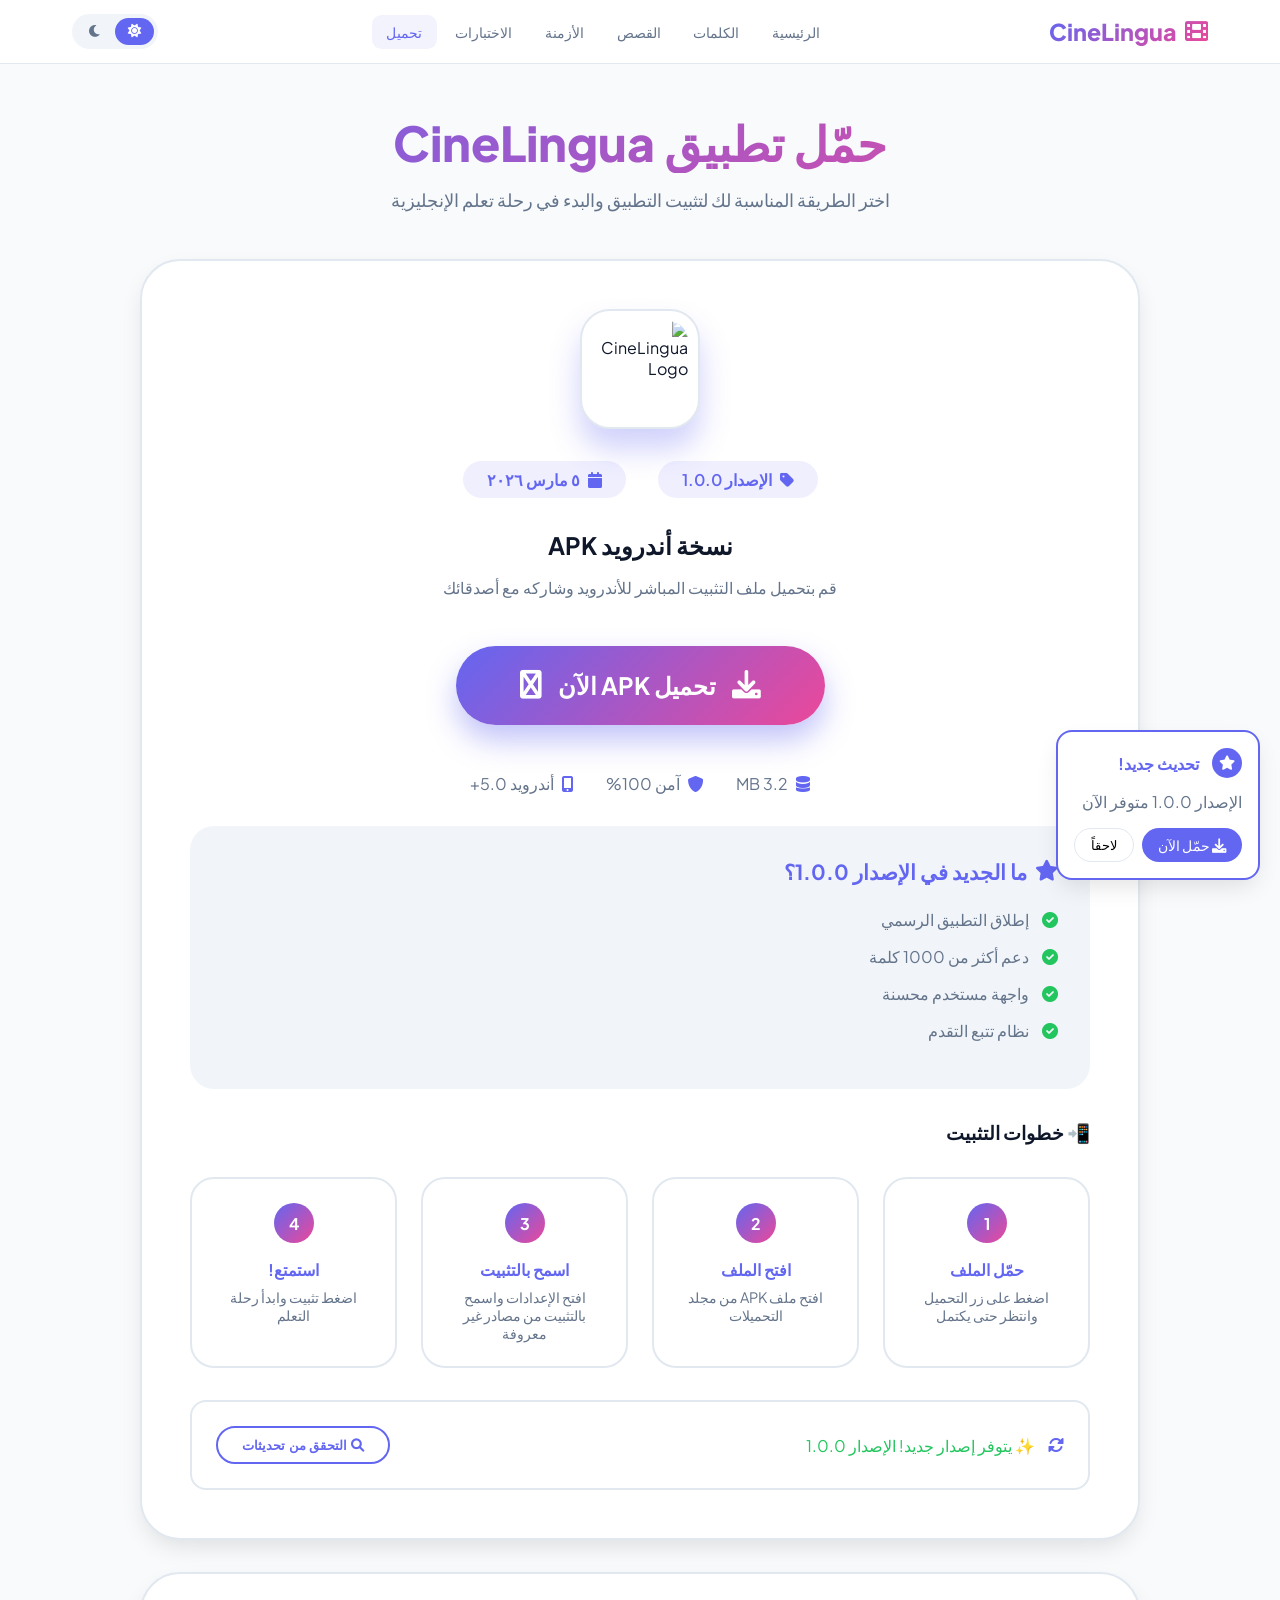
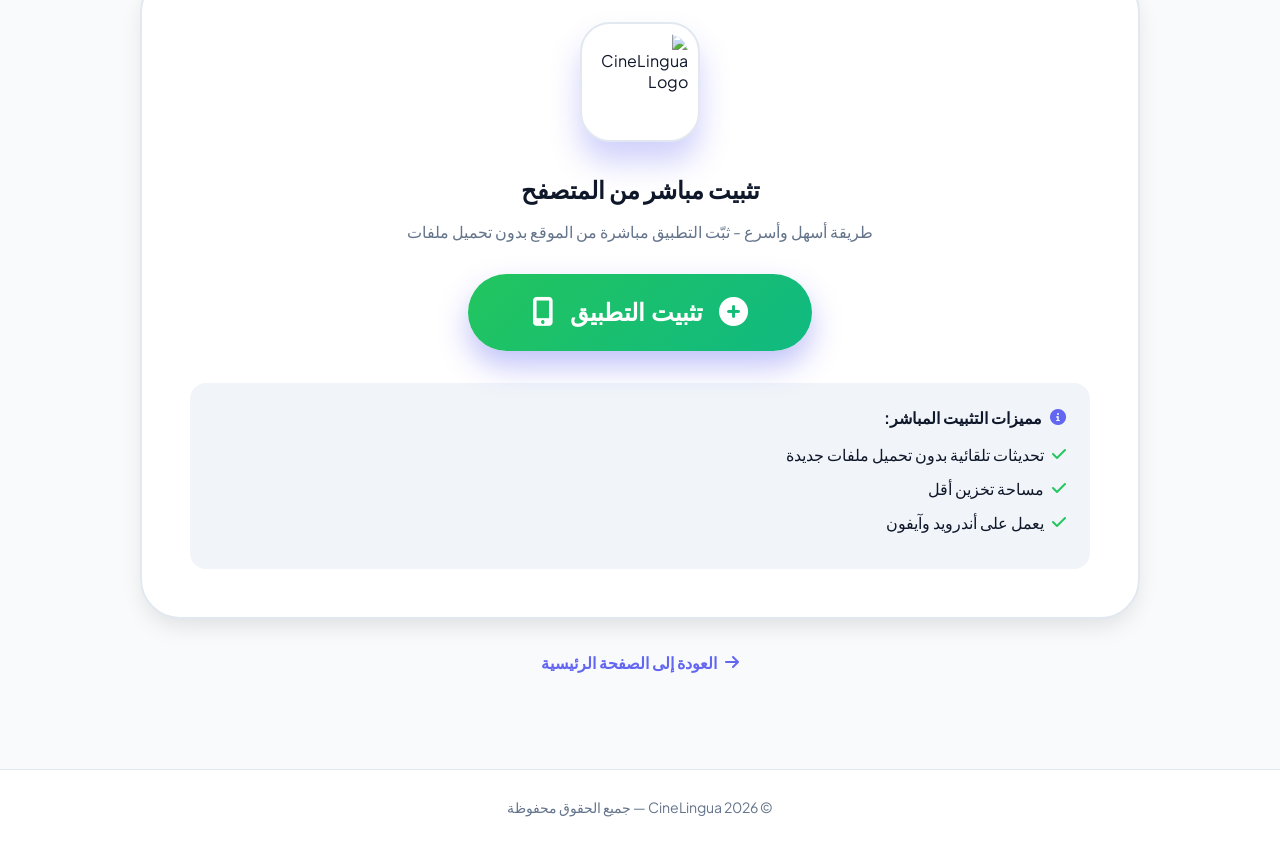
==== download.html @ 7beb37ab "Update download.html" ====
<!DOCTYPE html>
<html lang="ar" dir="rtl">
<head>
    <meta charset="UTF-8">
    <meta name="viewport" content="width=device-width, initial-scale=1.0">
    <title>CineLingua | تحميل التطبيق</title>
    
    <!-- PWA Meta Tags -->
    <link rel="manifest" href="manifest.json">
    <meta name="theme-color" content="#6366f1">
    <meta name="apple-mobile-web-app-capable" content="yes">
    <meta name="apple-mobile-web-app-status-bar-style" content="black-translucent">
    <meta name="apple-mobile-web-app-title" content="CineLingua">
    <link rel="apple-touch-icon" href="https://i.postimg.cc/J4xdc62M/20260305-233826.png">
    
    <!-- Meta Tags -->
    <meta property="og:title" content="CineLingua | تحميل التطبيق">
    <meta property="og:description" content="حمّل تطبيق CineLingua لتعلم الإنجليزية بذكاء">
    <meta property="og:image" content="https://i.postimg.cc/J4xdc62M/20260305-233826.png">
    <meta property="og:url" content="https://riad325r-maker.github.io/cine-lingua.-/download.html">
    <meta name="description" content="صفحة تحميل تطبيق CineLingua - تعلم الإنجليزية بسهولة">

    <!-- Stylesheets -->
    <link rel="stylesheet" href="https://cdnjs.cloudflare.com/ajax/libs/font-awesome/6.0.0/css/all.min.css">
    <link href="https://fonts.googleapis.com/css2?family=Plus+Jakarta+Sans:wght@300;400;500;600;700;800&display=swap" rel="stylesheet">
    <link href="https://unpkg.com/aos@2.3.1/dist/aos.css" rel="stylesheet">

    <style>
        * { margin: 0; padding: 0; box-sizing: border-box; }

        :root {
            --primary: #6366f1;
            --primary-dark: #4f46e5;
            --secondary: #ec4899;
            --success: #22c55e;
            --warning: #f59e0b;
            --border: #e2e8f0;
            --shadow: 0 4px 6px -1px rgba(0,0,0,0.08);
            --shadow-lg: 0 10px 25px -5px rgba(0,0,0,0.12);
            --bg-primary: #f8fafc;
            --bg-card: #ffffff;
            --bg-secondary: #f1f5f9;
            --text-primary: #0f172a;
            --text-secondary: #64748b;
        }

        [data-theme="dark"] {
            --border: #334155;
            --bg-primary: #0f172a;
            --bg-card: #1e293b;
            --bg-secondary: #334155;
            --text-primary: #f8fafc;
            --text-secondary: #cbd5e1;
        }

        body {
            background-color: var(--bg-primary);
            color: var(--text-primary);
            font-family: 'Plus Jakarta Sans', sans-serif;
            transition: background 0.3s, color 0.3s;
            min-height: 100vh;
            display: flex;
            flex-direction: column;
        }

        /* ===== NAVBAR ===== */
        .navbar {
            background: var(--bg-card);
            box-shadow: 0 1px 0 var(--border);
            position: fixed;
            width: 100%;
            top: 0;
            z-index: 1000;
        }

        .nav-container {
            max-width: 1200px;
            margin: 0 auto;
            padding: 0.9rem 2rem;
            display: flex;
            justify-content: space-between;
            align-items: center;
        }

        .logo {
            display: flex;
            align-items: center;
            gap: 0.5rem;
            font-size: 1.45rem;
            font-weight: 800;
            background: linear-gradient(135deg, var(--primary), var(--secondary));
            -webkit-background-clip: text;
            -webkit-text-fill-color: transparent;
            text-decoration: none;
        }

        .nav-menu {
            display: flex;
            gap: 0.25rem;
            list-style: none;
        }

        .nav-menu a {
            text-decoration: none;
            color: var(--text-secondary);
            font-weight: 500;
            padding: 0.5rem 0.9rem;
            border-radius: 0.6rem;
            transition: all 0.2s;
            font-size: 0.9rem;
        }

        .nav-menu a:hover,
        .nav-menu a.active {
            color: var(--primary);
            background: rgba(99, 102, 241, 0.08);
        }

        .nav-right {
            display: flex;
            align-items: center;
            gap: 0.75rem;
        }

        .theme-toggle {
            display: flex;
            background: var(--bg-secondary);
            padding: 0.2rem;
            border-radius: 2rem;
        }

        .theme-btn {
            padding: 0.4rem 0.8rem;
            border: none;
            background: transparent;
            border-radius: 2rem;
            cursor: pointer;
            color: var(--text-secondary);
            transition: all 0.2s;
            font-size: 0.85rem;
        }

        .theme-btn.active {
            background: var(--primary);
            color: white;
        }

        .menu-toggle {
            background: none;
            border: none;
            font-size: 1.5rem;
            color: var(--primary);
            cursor: pointer;
            display: none;
        }

        @media (max-width: 768px) {
            .menu-toggle {
                display: block;
            }
            .nav-menu {
                display: none;
                position: absolute;
                top: 100%;
                right: 0;
                left: 0;
                background: var(--bg-card);
                flex-direction: column;
                padding: 0.75rem;
                gap: 0.2rem;
                box-shadow: 0 10px 25px rgba(0, 0, 0, 0.1);
                border-bottom: 1px solid var(--border);
            }
            .nav-menu.show {
                display: flex;
            }
            .nav-menu a {
                padding: 0.75rem 1rem;
                display: block;
            }
        }

        /* ===== MAIN CONTENT ===== */
        .main-content {
            flex: 1;
            margin-top: 80px;
            padding: 2rem;
        }

        .download-hero {
            text-align: center;
            margin-bottom: 3rem;
        }

        .download-hero h1 {
            font-size: clamp(2rem, 5vw, 3rem);
            font-weight: 800;
            margin-bottom: 1rem;
            background: linear-gradient(135deg, var(--primary), var(--secondary));
            -webkit-background-clip: text;
            -webkit-text-fill-color: transparent;
        }

        .download-hero p {
            color: var(--text-secondary);
            font-size: 1.1rem;
            max-width: 600px;
            margin: 0 auto;
        }

        /* ===== DOWNLOAD CARD ===== */
        .download-container {
            max-width: 1000px;
            margin: 0 auto;
        }

        .download-card {
            background: var(--bg-card);
            border-radius: 2.5rem;
            padding: 3rem;
            box-shadow: var(--shadow-lg);
            border: 2px solid var(--border);
            margin-bottom: 2rem;
        }

        .app-icon-large {
            width: 120px;
            height: 120px;
            background: white;
            border-radius: 30px;
            display: flex;
            align-items: center;
            justify-content: center;
            margin: 0 auto 2rem;
            box-shadow: 0 20px 30px rgba(99, 102, 241, 0.3);
            padding: 10px;
            border: 2px solid var(--border);
        }

        .app-icon-large img {
            width: 100%;
            height: 100%;
            object-fit: contain;
            border-radius: 20px;
        }

        .version-info {
            display: flex;
            justify-content: center;
            gap: 2rem;
            flex-wrap: wrap;
            margin-bottom: 2rem;
        }

        .version-badge {
            background: rgba(99, 102, 241, 0.1);
            padding: 0.5rem 1.5rem;
            border-radius: 100px;
            display: flex;
            align-items: center;
            gap: 0.5rem;
        }

        .version-badge i {
            color: var(--primary);
        }

        .version-badge span {
            color: var(--primary);
            font-weight: 600;
        }

        .download-btn-container {
            text-align: center;
            margin: 3rem 0;
        }

        .download-btn-main {
            display: inline-flex;
            align-items: center;
            gap: 1rem;
            background: linear-gradient(135deg, var(--primary), var(--secondary));
            color: white;
            padding: 1.5rem 4rem;
            border-radius: 100px;
            font-size: 1.5rem;
            font-weight: 700;
            text-decoration: none;
            box-shadow: 0 15px 30px rgba(99, 102, 241, 0.4);
            transition: all 0.3s;
            border: none;
            cursor: pointer;
        }

        .download-btn-main:hover {
            transform: translateY(-5px) scale(1.05);
            box-shadow: 0 25px 40px rgba(99, 102, 241, 0.5);
        }

        .download-btn-main i {
            font-size: 1.8rem;
        }

        .file-info {
            display: flex;
            justify-content: center;
            gap: 2rem;
            flex-wrap: wrap;
            margin: 2rem 0;
            color: var(--text-secondary);
        }

        .file-info-item {
            display: flex;
            align-items: center;
            gap: 0.5rem;
        }

        .file-info-item i {
            color: var(--primary);
        }

        .whats-new {
            background: var(--bg-secondary);
            border-radius: 1.5rem;
            padding: 2rem;
            margin: 2rem 0;
        }

        .whats-new h3 {
            display: flex;
            align-items: center;
            gap: 0.5rem;
            margin-bottom: 1.5rem;
            color: var(--primary);
            font-size: 1.3rem;
        }

        .whats-new ul {
            list-style: none;
        }

        .whats-new li {
            margin-bottom: 1rem;
            display: flex;
            align-items: center;
            gap: 0.8rem;
            color: var(--text-secondary);
        }

        .whats-new li i {
            color: var(--success);
        }

        .installation-steps {
            display: grid;
            grid-template-columns: repeat(auto-fit, minmax(200px, 1fr));
            gap: 1.5rem;
            margin: 2rem 0;
        }

        .step-card {
            background: var(--bg-card);
            border: 2px solid var(--border);
            border-radius: 1.5rem;
            padding: 1.5rem;
            text-align: center;
            transition: all 0.3s;
        }

        .step-card:hover {
            border-color: var(--primary);
            transform: translateY(-5px);
        }

        .step-number {
            width: 40px;
            height: 40px;
            background: linear-gradient(135deg, var(--primary), var(--secondary));
            color: white;
            border-radius: 50%;
            display: flex;
            align-items: center;
            justify-content: center;
            font-weight: 700;
            margin: 0 auto 1rem;
        }

        .step-card h4 {
            margin-bottom: 0.5rem;
            color: var(--primary);
        }

        .step-card p {
            color: var(--text-secondary);
            font-size: 0.9rem;
        }

        .update-checker {
            display: flex;
            align-items: center;
            justify-content: space-between;
            flex-wrap: wrap;
            gap: 1rem;
            padding: 1.5rem;
            background: var(--bg-card);
            border-radius: 1rem;
            border: 2px solid var(--border);
        }

        .update-status {
            display: flex;
            align-items: center;
            gap: 0.8rem;
        }

        .update-status i {
            color: var(--primary);
        }

        .update-btn {
            background: none;
            border: 2px solid var(--primary);
            color: var(--primary);
            padding: 0.6rem 1.5rem;
            border-radius: 100px;
            font-weight: 600;
            cursor: pointer;
            transition: all 0.3s;
        }

        .update-btn:hover {
            background: var(--primary);
            color: white;
        }

        /* ===== أنظمة الإشعارات ===== */
        .update-notification {
            position: fixed;
            bottom: 20px;
            right: 20px;
            background: var(--bg-card);
            border: 2px solid var(--primary);
            border-radius: 1rem;
            padding: 1rem;
            box-shadow: var(--shadow-lg);
            z-index: 9999;
            max-width: 300px;
            animation: slideIn 0.3s ease;
        }

        .download-progress {
            position: fixed;
            bottom: 20px;
            left: 20px;
            background: var(--bg-card);
            border-radius: 1rem;
            padding: 1rem;
            box-shadow: var(--shadow-lg);
            border: 2px solid var(--primary);
            z-index: 9999;
            animation: slideIn 0.3s ease;
            min-width: 250px;
        }

        .download-progress-bar {
            width: 100%;
            height: 6px;
            background: var(--bg-secondary);
            border-radius: 3px;
            margin: 0.8rem 0 0.3rem;
            overflow: hidden;
        }

        .download-progress-fill {
            height: 100%;
            background: linear-gradient(90deg, var(--primary), var(--secondary));
            width: 0%;
            transition: width 0.3s ease;
        }

        .download-progress-text {
            display: flex;
            justify-content: space-between;
            color: var(--text-secondary);
            font-size: 0.8rem;
        }

        @keyframes slideIn {
            from {
                transform: translateX(100px);
                opacity: 0;
            }
            to {
                transform: translateX(0);
                opacity: 1;
            }
        }

        @keyframes slideInLeft {
            from {
                transform: translateX(-100px);
                opacity: 0;
            }
            to {
                transform: translateX(0);
                opacity: 1;
            }
        }

        @keyframes pulse {
            0% { transform: scale(1); }
            50% { transform: scale(1.05); }
            100% { transform: scale(1); }
        }

        .pulse-animation {
            animation: pulse 2s infinite;
        }

        .back-home {
            text-align: center;
            margin-top: 2rem;
        }

        .back-home a {
            color: var(--primary);
            text-decoration: none;
            display: inline-flex;
            align-items: center;
            gap: 0.5rem;
            font-weight: 600;
            transition: all 0.3s;
        }

        .back-home a:hover {
            gap: 0.8rem;
        }

        /* ===== FOOTER ===== */
        .footer {
            background: var(--bg-card);
            border-top: 1px solid var(--border);
            text-align: center;
            padding: 1.75rem 2rem;
            margin-top: 4rem;
            color: var(--text-secondary);
            font-size: 0.88rem;
        }

        @media (max-width: 768px) {
            .download-card {
                padding: 1.5rem;
            }
            .download-btn-main {
                padding: 1rem 2rem;
                font-size: 1.2rem;
            }
            .download-progress {
                left: 10px;
                right: 10px;
                max-width: none;
            }
        }
    </style>
</head>
<body>

    <!-- NAVBAR -->
    <nav class="navbar">
        <div class="nav-container">
            <a class="logo" href="index.html"><i class="fas fa-film"></i> CineLingua</a>
            <button class="menu-toggle" onclick="toggleMenu()"><i class="fas fa-bars"></i></button>
            <ul class="nav-menu" id="navMenu">
                <li><a href="index.html">الرئيسية</a></li>
                <li><a href="lessons.html">الكلمات</a></li>
                <li><a href="stories.html">القصص</a></li>
                <li><a href="tenses.html">الأزمنة</a></li>
                <li><a href="quiz.html">الاختبارات</a></li>
                <li><a href="download.html" class="active">تحميل</a></li>
            </ul>
            <div class="nav-right">
                <div class="theme-toggle">
                    <button class="theme-btn active" onclick="setTheme('light')"><i class="fas fa-sun"></i></button>
                    <button class="theme-btn" onclick="setTheme('dark')"><i class="fas fa-moon"></i></button>
                </div>
            </div>
        </div>
    </nav>

    <!-- MAIN CONTENT -->
    <div class="main-content">
        <div class="download-hero" data-aos="fade-up">
            <h1>حمّل تطبيق CineLingua</h1>
            <p>اختر الطريقة المناسبة لك لتثبيت التطبيق والبدء في رحلة تعلم الإنجليزية</p>
        </div>

        <div class="download-container">
            <!-- بطاقة تحميل APK -->
            <div class="download-card" data-aos="fade-up">
                <div class="app-icon-large">
                    <img src="https://i.postimg.cc/J4xdc62M/20260305-233826.png" alt="CineLingua Logo">
                </div>

                <div class="version-info">
                    <div class="version-badge">
                        <i class="fas fa-tag"></i>
                        <span id="appVersion">الإصدار 1.0.0</span>
                    </div>
                    <div class="version-badge">
                        <i class="fas fa-calendar"></i>
                        <span id="updateDate">5 مارس 2026</span>
                    </div>
                </div>

                <h2 style="text-align: center; margin-bottom: 1rem;">نسخة أندرويد APK</h2>
                <p style="text-align: center; color: var(--text-secondary); margin-bottom: 2rem;">
                    قم بتحميل ملف التثبيت المباشر للأندرويد وشاركه مع أصدقائك
                </p>

                <div class="download-btn-container">
                    <a href="#" class="download-btn-main" id="downloadBtn" download>
                        <i class="fas fa-download"></i>
                        <span>تحميل APK الآن</span>
                        <i class="fas fa-android"></i>
                    </a>
                </div>

                <div class="file-info">
                    <div class="file-info-item">
                        <i class="fas fa-database"></i>
                        <span id="appSize">3.2 MB</span>
                    </div>
                    <div class="file-info-item">
                        <i class="fas fa-shield-alt"></i>
                        <span>آمن 100%</span>
                    </div>
                    <div class="file-info-item">
                        <i class="fas fa-mobile-alt"></i>
                        <span>أندرويد 5.0+</span>
                    </div>
                </div>

                <!-- قسم ما الجديد -->
                <div class="whats-new">
                    <h3><i class="fas fa-star"></i> ما الجديد في الإصدار 1.0.0؟</h3>
                    <ul id="changesList">
                        <li><i class="fas fa-check-circle"></i> إطلاق التطبيق الرسمي</li>
                        <li><i class="fas fa-check-circle"></i> دعم أكثر من 1000 كلمة</li>
                        <li><i class="fas fa-check-circle"></i> واجهة مستخدم محسنة</li>
                        <li><i class="fas fa-check-circle"></i> نظام تتبع التقدم</li>
                    </ul>
                </div>

                <!-- خطوات التثبيت -->
                <h3 style="margin-bottom: 1rem;">📲 خطوات التثبيت</h3>
                <div class="installation-steps">
                    <div class="step-card">
                        <div class="step-number">1</div>
                        <h4>حمّل الملف</h4>
                        <p>اضغط على زر التحميل وانتظر حتى يكتمل</p>
                    </div>
                    <div class="step-card">
                        <div class="step-number">2</div>
                        <h4>افتح الملف</h4>
                        <p>افتح ملف APK من مجلد التحميلات</p>
                    </div>
                    <div class="step-card">
                        <div class="step-number">3</div>
                        <h4>اسمح بالتثبيت</h4>
                        <p>افتح الإعدادات واسمح بالتثبيت من مصادر غير معروفة</p>
                    </div>
                    <div class="step-card">
                        <div class="step-number">4</div>
                        <h4>استمتع!</h4>
                        <p>اضغط تثبيت وابدأ رحلة التعلم</p>
                    </div>
                </div>

                <!-- نظام التحقق من التحديثات -->
                <div class="update-checker">
                    <div class="update-status">
                        <i class="fas fa-sync-alt"></i>
                        <span id="updateMessage">أنت تستخدم آخر إصدار ✅</span>
                    </div>
                    <button class="update-btn" onclick="checkForUpdates()">
                        <i class="fas fa-search"></i> التحقق من تحديثات
                    </button>
                </div>
            </div>

            <!-- بطاقة التثبيت المباشر (PWA) -->
            <div class="download-card" data-aos="fade-up" data-aos-delay="100">
                <div class="app-icon-large">
                    <img src="https://i.postimg.cc/J4xdc62M/20260305-233826.png" alt="CineLingua Logo">
                </div>

                <h2 style="text-align: center; margin-bottom: 1rem;">تثبيت مباشر من المتصفح</h2>
                <p style="text-align: center; color: var(--text-secondary); margin-bottom: 2rem;">
                    طريقة أسهل وأسرع - ثبّت التطبيق مباشرة من الموقع بدون تحميل ملفات
                </p>

                <div style="text-align: center;">
                    <button class="download-btn-main" id="pwaInstallBtn" style="background: linear-gradient(135deg, #22c55e, #10b981);">
                        <i class="fas fa-plus-circle"></i>
                        <span>تثبيت التطبيق</span>
                        <i class="fas fa-mobile-alt"></i>
                    </button>
                </div>

                <div style="margin-top: 2rem; padding: 1.5rem; background: var(--bg-secondary); border-radius: 1rem;">
                    <h4 style="display: flex; align-items: center; gap: 0.5rem; margin-bottom: 1rem;">
                        <i class="fas fa-info-circle" style="color: var(--primary);"></i>
                        مميزات التثبيت المباشر:
                    </h4>
                    <ul style="list-style: none;">
                        <li style="margin-bottom: 0.8rem; display: flex; align-items: center; gap: 0.5rem;">
                            <i class="fas fa-check" style="color: #22c55e;"></i>
                            <span>تحديثات تلقائية بدون تحميل ملفات جديدة</span>
                        </li>
                        <li style="margin-bottom: 0.8rem; display: flex; align-items: center; gap: 0.5rem;">
                            <i class="fas fa-check" style="color: #22c55e;"></i>
                            <span>مساحة تخزين أقل</span>
                        </li>
                        <li style="margin-bottom: 0.8rem; display: flex; align-items: center; gap: 0.5rem;">
                            <i class="fas fa-check" style="color: #22c55e;"></i>
                            <span>يعمل على أندرويد وآيفون</span>
                        </li>
                    </ul>
                </div>
            </div>

            <!-- رابط العودة للرئيسية -->
            <div class="back-home">
                <a href="index.html">
                    <i class="fas fa-arrow-right"></i>
                    العودة إلى الصفحة الرئيسية
                </a>
            </div>
        </div>
    </div>

    <!-- FOOTER -->
    <footer class="footer">
        <p>© 2026 CineLingua — جميع الحقوق محفوظة</p>
    </footer>

    <script src="https://unpkg.com/aos@2.3.1/dist/aos.js"></script>
    <script>
        AOS.init({ duration: 900, once: true, offset: 60 });

        // ===== نظام إدارة إصدارات التطبيق =====
        const APP_VERSION = {
            current: "1.0.0",
            code: 1,
            date: "2026-03-05",
            // ⚠️ غير هذا الرابط إلى رابط ملف APK الخاص بك ⚠️
            apkUrl: "https://riad325r-maker.github.io/cine-lingua.-/cinelingua-v1.0.0.apk",
            size: "3.2 MB",
            changes: [
                "إطلاق التطبيق الرسمي",
                "دعم أكثر من 1000 كلمة",
                "واجهة مستخدم محسنة",
                "نظام تتبع التقدم"
            ]
        };

        // ===== THEME =====
        window.setTheme = function(theme) {
            document.documentElement.setAttribute('data-theme', theme);
            localStorage.setItem('theme', theme);
            document.querySelectorAll('.theme-btn').forEach(btn => {
                btn.classList.toggle('active',
                    (theme === 'light' && btn.innerHTML.includes('sun')) ||
                    (theme === 'dark' && btn.innerHTML.includes('moon'))
                );
            });
        };
        setTheme(localStorage.getItem('theme') || 'light');

        // ===== NAV =====
        function toggleMenu() {
            document.getElementById('navMenu').classList.toggle('show');
        }
        document.querySelectorAll('.nav-menu a').forEach(a =>
            a.addEventListener('click', () => document.getElementById('navMenu').classList.remove('show'))
        );

        // ===== تحديث معلومات التطبيق في الصفحة =====
        function updateAppInfo() {
            document.getElementById('appVersion').innerHTML = `الإصدار ${APP_VERSION.current}`;
            document.getElementById('updateDate').innerHTML = new Date(APP_VERSION.date).toLocaleDateString('ar-EG', {
                year: 'numeric',
                month: 'long',
                day: 'numeric'
            });
            document.getElementById('appSize').innerHTML = APP_VERSION.size;
            document.getElementById('downloadBtn').href = APP_VERSION.apkUrl;
            
            // تحديث قائمة التغييرات
            const changesList = document.getElementById('changesList');
            changesList.innerHTML = '';
            APP_VERSION.changes.forEach(change => {
                const li = document.createElement('li');
                li.innerHTML = `<i class="fas fa-check-circle"></i> ${change}`;
                changesList.appendChild(li);
            });
        }

        // ===== دالة التحقق من التحديثات =====
        function checkForUpdates() {
            const lastSeenVersion = localStorage.getItem('appVersion') || '0.0.0';
            const updateMessage = document.getElementById('updateMessage');
            const downloadBtn = document.getElementById('downloadBtn');

            if (APP_VERSION.current !== lastSeenVersion) {
                updateMessage.innerHTML = `<span style="color:#22c55e;">✨ يتوفر إصدار جديد! الإصدار ${APP_VERSION.current}</span>`;
                downloadBtn.classList.add('pulse-animation');
                localStorage.setItem('appVersion', APP_VERSION.current);
                showUpdateNotification();
            } else {
                updateMessage.innerHTML = '<span style="color:var(--text-secondary);">✅ أنت تستخدم آخر إصدار</span>';
                downloadBtn.classList.remove('pulse-animation');
            }
        }

        // ===== دالة عرض إشعار التحديث =====
        function showUpdateNotification() {
            const notification = document.createElement('div');
            notification.className = 'update-notification';
            notification.innerHTML = `
                <div style="display:flex; align-items:center; gap:0.8rem; margin-bottom:0.8rem;">
                    <div style="background:var(--primary); width:30px; height:30px; border-radius:50%; display:flex; align-items:center; justify-content:center;">
                        <i class="fas fa-star" style="color:white; font-size:0.9rem;"></i>
                    </div>
                    <h4 style="color:var(--primary);">تحديث جديد!</h4>
                </div>
                <p style="color:var(--text-secondary); margin-bottom:1rem;">الإصدار ${APP_VERSION.current} متوفر الآن</p>
                <div style="display:flex; gap:0.5rem;">
                    <a href="${APP_VERSION.apkUrl}" style="background:var(--primary); color:white; padding:0.5rem 1rem; border-radius:2rem; text-decoration:none; font-size:0.9rem;" download>
                        <i class="fas fa-download"></i> حمّل الآن
                    </a>
                    <button onclick="this.parentElement.parentElement.remove()" style="background:none; border:1px solid var(--border); padding:0.5rem 1rem; border-radius:2rem; cursor:pointer;">
                        لاحقاً
                    </button>
                </div>
            `;
            document.body.appendChild(notification);
            setTimeout(() => notification.remove(), 10000);
        }

        // ===== نظام إشعار انتهاء التحميل =====
        function setupDownloadNotification() {
            const downloadBtn = document.getElementById('downloadBtn');
            let progressNotification = null;
            let progressInterval = null;

            // دالة عرض شريط التقدم
            function showProgressNotification() {
                if (progressNotification) return;
                
                progressNotification = document.createElement('div');
                progressNotification.className = 'download-progress';
                progressNotification.id = 'downloadProgress';
                progressNotification.innerHTML = `
                    <div style="display:flex; align-items:center; gap:0.5rem; margin-bottom:0.3rem;">
                        <i class="fas fa-download" style="color:var(--primary);"></i>
                        <span style="font-weight:600;">جاري التحميل...</span>
                    </div>
                    <div class="download-progress-bar">
                        <div class="download-progress-fill" id="progressFill" style="width:0%"></div>
                    </div>
                    <div class="download-progress-text">
                        <span id="progressPercent">0%</span>
                        <span id="progressSize">0 / ${APP_VERSION.size}</span>
                    </div>
                `;
                document.body.appendChild(progressNotification);
                
                // محاكاة تقدم التحميل
                let progress = 0;
                progressInterval = setInterval(() => {
                    if (progress < 90) {
                        progress += Math.random() * 15;
                        if (progress > 90) progress = 90;
                        updateProgress(progress);
                    }
                }, 300);
            }

            // تحديث شريط التقدم
            function updateProgress(percent) {
                const fill = document.getElementById('progressFill');
                const percentText = document.getElementById('progressPercent');
                if (fill && percentText) {
                    fill.style.width = `${percent}%`;
                    percentText.textContent = `${Math.round(percent)}%`;
                }
            }

            // دالة إكمال التحميل
            function completeDownload() {
                if (progressInterval) {
                    clearInterval(progressInterval);
                }
                
                // أكمل التقدم إلى 100%
                updateProgress(100);
                
                // إزالة شريط التقدم بعد ثانية
                setTimeout(() => {
                    if (progressNotification && progressNotification.parentNode) {
                        progressNotification.remove();
                        progressNotification = null;
                    }
                }, 1000);
                
                // عرض إشعار الانتهاء
                setTimeout(() => {
                    showDownloadCompleteNotification();
                }, 500);
            }

            // دالة عرض إشعار انتهاء التحميل
            function showDownloadCompleteNotification() {
                const notification = document.createElement('div');
                notification.className = 'update-notification';
                notification.style.borderColor = '#22c55e';
                notification.innerHTML = `
                    <div style="display:flex; align-items:center; gap:0.8rem; margin-bottom:0.8rem;">
                        <div style="background:#22c55e; width:30px; height:30px; border-radius:50%; display:flex; align-items:center; justify-content:center;">
                            <i class="fas fa-check" style="color:white; font-size:0.9rem;"></i>
                        </div>
                        <h4 style="color:#22c55e;">تم التحميل بنجاح!</h4>
                    </div>
                    <p style="color:var(--text-secondary); margin-bottom:1rem;">تم تحميل ملف التطبيق. يمكنك الآن تثبيته على جهازك.</p>
                    <div style="display:flex; gap:0.5rem; justify-content:flex-end;">
                        <button onclick="this.parentElement.parentElement.remove()" style="background:var(--primary); color:white; border:none; padding:0.5rem 1rem; border-radius:2rem; cursor:pointer;">
                            <i class="fas fa-check"></i> حسناً
                        </button>
                    </div>
                `;
                document.body.appendChild(notification);
                
                // إخفاء الإشعار بعد 7 ثواني
                setTimeout(() => {
                    if (notification.parentNode) {
                        notification.remove();
                    }
                }, 7000);
            }

            // مراقبة بداية التحميل
            downloadBtn.addEventListener('click', function(e) {
                // عرض شريط التقدم
                showProgressNotification();
                
                // للمتصفحات الحديثة، نحاول مراقبة التحميل الفعلي
                if (window.fetch) {
                    e.preventDefault();
                    
                    const url = this.href;
                    const filename = url.split('/').pop() || 'cinelingua.apk';
                    
                    fetch(url)
                        .then(response => {
                            if (!response.ok) throw new Error('فشل التحميل');
                            
                            const reader = response.body.getReader();
                            const contentLength = +response.headers.get('Content-Length') || 1024 * 1024 * 3; // تقريب 3MB
                            let receivedLength = 0;
                            
                            // قراءة البيانات
                            return new Response(
                                new ReadableStream({
                                    start(controller) {
                                        function push() {
                                            reader.read().then(({done, value}) => {
                                                if (done) {
                                                    controller.close();
                                                    return;
                                                }
                                                receivedLength += value.length;
                                                const percent = (receivedLength / contentLength) * 100;
                                                updateProgress(percent);
                                                controller.enqueue(value);
                                                push();
                                            });
                                        }
                                        push();
                                    }
                                })
                            );
                        })
                        .then(response => response.blob())
                        .then(blob => {
                            // إنشاء رابط تحميل مؤقت
                            const blobUrl = window.URL.createObjectURL(blob);
                            const link = document.createElement('a');
                            link.href = blobUrl;
                            link.download = filename;
                            document.body.appendChild(link);
                            link.click();
                            document.body.removeChild(link);
                            window.URL.revokeObjectURL(blobUrl);
                            
                            // إكمال التحميل
                            completeDownload();
                        })
                        .catch(error => {
                            console.error('Download failed:', error);
                            // إذا فشل التحميل، نستخدم الطريقة التقليدية
                            window.location.href = url;
                            completeDownload();
                        });
                } else {
                    // للمتصفحات القديمة
                    setTimeout(completeDownload, 3000);
                }
            });
        }

        // ===== PWA INSTALLATION =====
        let deferredPrompt;
        const pwaInstallBtn = document.getElementById('pwaInstallBtn');

        window.addEventListener('beforeinstallprompt', (e) => {
            e.preventDefault();
            deferredPrompt = e;
            pwaInstallBtn.style.display = 'inline-flex';
        });

        pwaInstallBtn.addEventListener('click', async () => {
            if (!deferredPrompt) {
                alert('يمكنك تثبيت التطبيق من قائمة المتصفح: اضغط على النقاط الثلاث ثم "تثبيت التطبيق"');
                return;
            }
            deferredPrompt.prompt();
            const { outcome } = await deferredPrompt.userChoice;
            console.log(`User response to the install prompt: ${outcome}`);
            deferredPrompt = null;
        });

        // إخفاء زر التثبيت إذا كان التطبيق مثبتاً
        if (window.matchMedia('(display-mode: standalone)').matches || window.navigator.standalone === true) {
            pwaInstallBtn.style.display = 'none';
        }

        // ===== تهيئة الصفحة =====
        window.addEventListener('load', () => {
            updateAppInfo();
            setTimeout(checkForUpdates, 2000);
            setupDownloadNotification();
        });
    </script>
</body>
    </html>
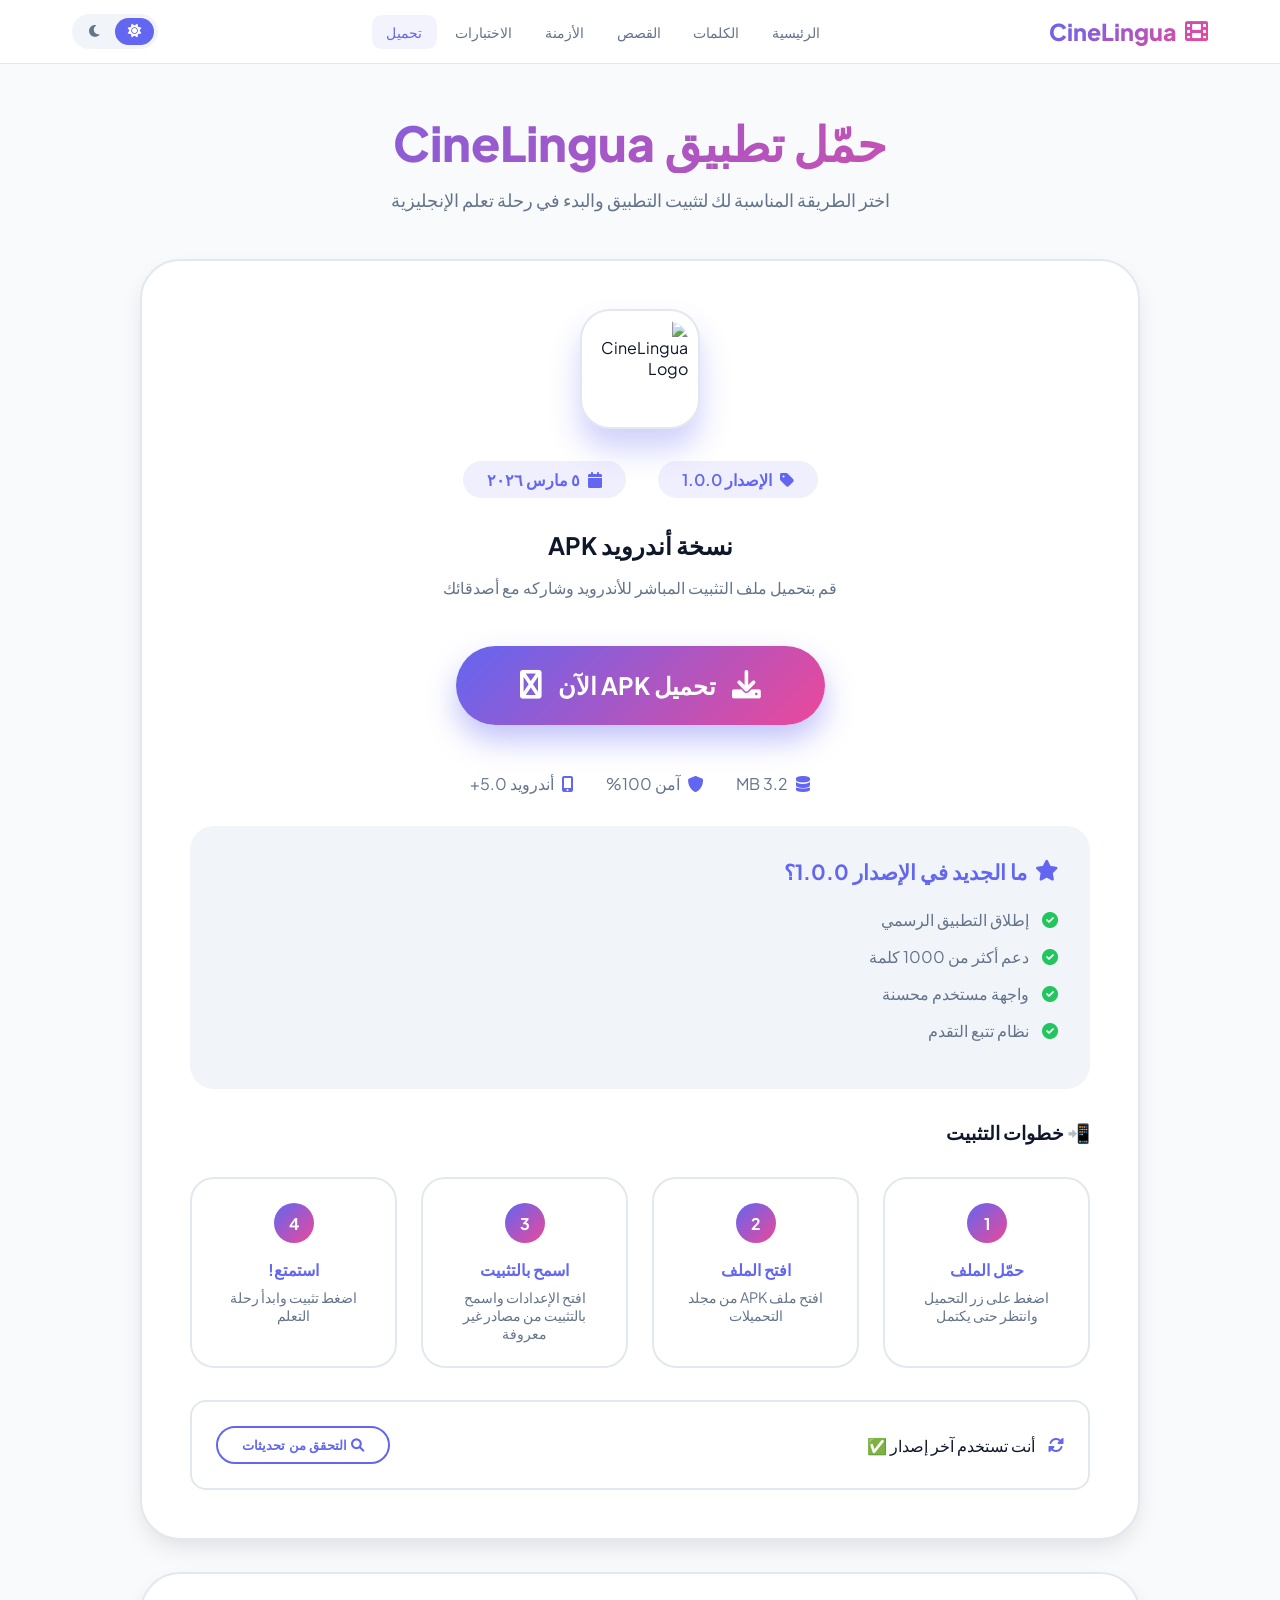
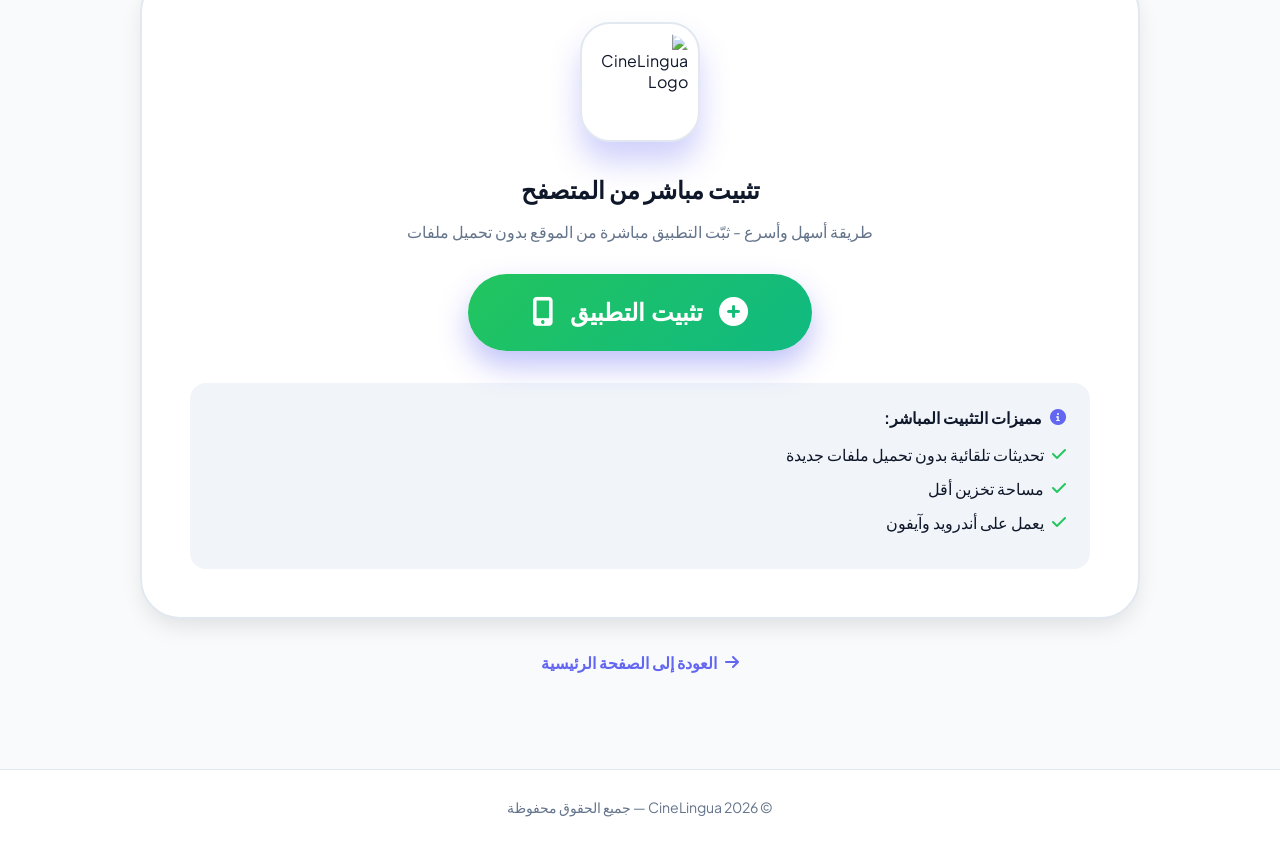
==== commit 99ec4588: "Update download.html" ====
--- a/download.html
+++ b/download.html
@@ -1054,4 +1054,4 @@
         });
     </script>
 </body>
-    </html>
+                                                                        </html>
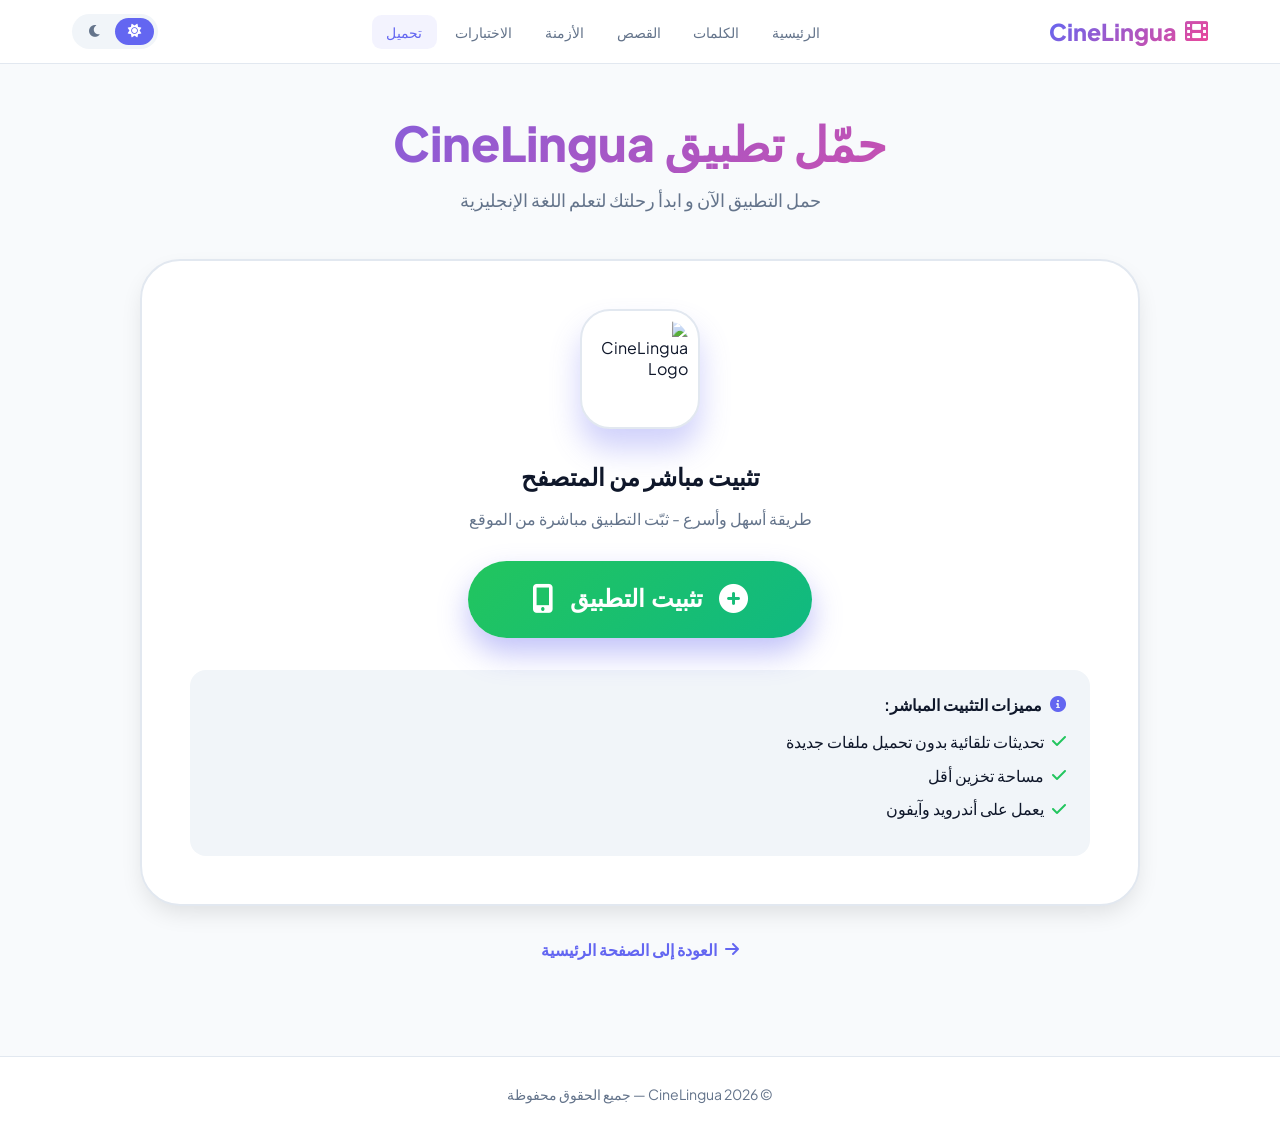
==== commit 1c6241bf: "Update download.html" ====
--- a/download.html
+++ b/download.html
@@ -209,6 +209,7 @@
         }
 
         /* ===== DOWNLOAD CARD ===== */
+        /* APK section removed */
         .download-container {
             max-width: 1000px;
             margin: 0 auto;
@@ -592,103 +593,10 @@
     <div class="main-content">
         <div class="download-hero" data-aos="fade-up">
             <h1>حمّل تطبيق CineLingua</h1>
-            <p>اختر الطريقة المناسبة لك لتثبيت التطبيق والبدء في رحلة تعلم الإنجليزية</p>
+            <p>حمل التطبيق الآن و ابدأ رحلتك لتعلم اللغة الإنجليزية</p>
         </div>
 
         <div class="download-container">
-            <!-- بطاقة تحميل APK -->
-            <div class="download-card" data-aos="fade-up">
-                <div class="app-icon-large">
-                    <img src="https://i.postimg.cc/J4xdc62M/20260305-233826.png" alt="CineLingua Logo">
-                </div>
-
-                <div class="version-info">
-                    <div class="version-badge">
-                        <i class="fas fa-tag"></i>
-                        <span id="appVersion">الإصدار 1.0.0</span>
-                    </div>
-                    <div class="version-badge">
-                        <i class="fas fa-calendar"></i>
-                        <span id="updateDate">5 مارس 2026</span>
-                    </div>
-                </div>
-
-                <h2 style="text-align: center; margin-bottom: 1rem;">نسخة أندرويد APK</h2>
-                <p style="text-align: center; color: var(--text-secondary); margin-bottom: 2rem;">
-                    قم بتحميل ملف التثبيت المباشر للأندرويد وشاركه مع أصدقائك
-                </p>
-
-                <div class="download-btn-container">
-                    <a href="#" class="download-btn-main" id="downloadBtn" download>
-                        <i class="fas fa-download"></i>
-                        <span>تحميل APK الآن</span>
-                        <i class="fas fa-android"></i>
-                    </a>
-                </div>
-
-                <div class="file-info">
-                    <div class="file-info-item">
-                        <i class="fas fa-database"></i>
-                        <span id="appSize">3.2 MB</span>
-                    </div>
-                    <div class="file-info-item">
-                        <i class="fas fa-shield-alt"></i>
-                        <span>آمن 100%</span>
-                    </div>
-                    <div class="file-info-item">
-                        <i class="fas fa-mobile-alt"></i>
-                        <span>أندرويد 5.0+</span>
-                    </div>
-                </div>
-
-                <!-- قسم ما الجديد -->
-                <div class="whats-new">
-                    <h3><i class="fas fa-star"></i> ما الجديد في الإصدار 1.0.0؟</h3>
-                    <ul id="changesList">
-                        <li><i class="fas fa-check-circle"></i> إطلاق التطبيق الرسمي</li>
-                        <li><i class="fas fa-check-circle"></i> دعم أكثر من 1000 كلمة</li>
-                        <li><i class="fas fa-check-circle"></i> واجهة مستخدم محسنة</li>
-                        <li><i class="fas fa-check-circle"></i> نظام تتبع التقدم</li>
-                    </ul>
-                </div>
-
-                <!-- خطوات التثبيت -->
-                <h3 style="margin-bottom: 1rem;">📲 خطوات التثبيت</h3>
-                <div class="installation-steps">
-                    <div class="step-card">
-                        <div class="step-number">1</div>
-                        <h4>حمّل الملف</h4>
-                        <p>اضغط على زر التحميل وانتظر حتى يكتمل</p>
-                    </div>
-                    <div class="step-card">
-                        <div class="step-number">2</div>
-                        <h4>افتح الملف</h4>
-                        <p>افتح ملف APK من مجلد التحميلات</p>
-                    </div>
-                    <div class="step-card">
-                        <div class="step-number">3</div>
-                        <h4>اسمح بالتثبيت</h4>
-                        <p>افتح الإعدادات واسمح بالتثبيت من مصادر غير معروفة</p>
-                    </div>
-                    <div class="step-card">
-                        <div class="step-number">4</div>
-                        <h4>استمتع!</h4>
-                        <p>اضغط تثبيت وابدأ رحلة التعلم</p>
-                    </div>
-                </div>
-
-                <!-- نظام التحقق من التحديثات -->
-                <div class="update-checker">
-                    <div class="update-status">
-                        <i class="fas fa-sync-alt"></i>
-                        <span id="updateMessage">أنت تستخدم آخر إصدار ✅</span>
-                    </div>
-                    <button class="update-btn" onclick="checkForUpdates()">
-                        <i class="fas fa-search"></i> التحقق من تحديثات
-                    </button>
-                </div>
-            </div>
-
             <!-- بطاقة التثبيت المباشر (PWA) -->
             <div class="download-card" data-aos="fade-up" data-aos-delay="100">
                 <div class="app-icon-large">
@@ -697,7 +605,7 @@
 
                 <h2 style="text-align: center; margin-bottom: 1rem;">تثبيت مباشر من المتصفح</h2>
                 <p style="text-align: center; color: var(--text-secondary); margin-bottom: 2rem;">
-                    طريقة أسهل وأسرع - ثبّت التطبيق مباشرة من الموقع بدون تحميل ملفات
+                         طريقة أسهل وأسرع - ثبّت التطبيق مباشرة من الموقع 
                 </p>
 
                 <div style="text-align: center;">
@@ -849,177 +757,6 @@
             setTimeout(() => notification.remove(), 10000);
         }
 
-        // ===== نظام إشعار انتهاء التحميل =====
-        function setupDownloadNotification() {
-            const downloadBtn = document.getElementById('downloadBtn');
-            let progressNotification = null;
-            let progressInterval = null;
-
-            // دالة عرض شريط التقدم
-            function showProgressNotification() {
-                if (progressNotification) return;
-                
-                progressNotification = document.createElement('div');
-                progressNotification.className = 'download-progress';
-                progressNotification.id = 'downloadProgress';
-                progressNotification.innerHTML = `
-                    <div style="display:flex; align-items:center; gap:0.5rem; margin-bottom:0.3rem;">
-                        <i class="fas fa-download" style="color:var(--primary);"></i>
-                        <span style="font-weight:600;">جاري التحميل...</span>
-                    </div>
-                    <div class="download-progress-bar">
-                        <div class="download-progress-fill" id="progressFill" style="width:0%"></div>
-                    </div>
-                    <div class="download-progress-text">
-                        <span id="progressPercent">0%</span>
-                        <span id="progressSize">0 / ${APP_VERSION.size}</span>
-                    </div>
-                `;
-                document.body.appendChild(progressNotification);
-                
-                // محاكاة تقدم التحميل
-                let progress = 0;
-                progressInterval = setInterval(() => {
-                    if (progress < 90) {
-                        progress += Math.random() * 15;
-                        if (progress > 90) progress = 90;
-                        updateProgress(progress);
-                    }
-                }, 300);
-            }
-
-            // تحديث شريط التقدم
-            function updateProgress(percent) {
-                const fill = document.getElementById('progressFill');
-                const percentText = document.getElementById('progressPercent');
-                if (fill && percentText) {
-                    fill.style.width = `${percent}%`;
-                    percentText.textContent = `${Math.round(percent)}%`;
-                }
-            }
-
-            // دالة إكمال التحميل
-            function completeDownload() {
-                if (progressInterval) {
-                    clearInterval(progressInterval);
-                }
-                
-                // أكمل التقدم إلى 100%
-                updateProgress(100);
-                
-                // إزالة شريط التقدم بعد ثانية
-                setTimeout(() => {
-                    if (progressNotification && progressNotification.parentNode) {
-                        progressNotification.remove();
-                        progressNotification = null;
-                    }
-                }, 1000);
-                
-                // عرض إشعار الانتهاء
-                setTimeout(() => {
-                    showDownloadCompleteNotification();
-                }, 500);
-            }
-
-            // دالة عرض إشعار انتهاء التحميل
-            function showDownloadCompleteNotification() {
-                const notification = document.createElement('div');
-                notification.className = 'update-notification';
-                notification.style.borderColor = '#22c55e';
-                notification.innerHTML = `
-                    <div style="display:flex; align-items:center; gap:0.8rem; margin-bottom:0.8rem;">
-                        <div style="background:#22c55e; width:30px; height:30px; border-radius:50%; display:flex; align-items:center; justify-content:center;">
-                            <i class="fas fa-check" style="color:white; font-size:0.9rem;"></i>
-                        </div>
-                        <h4 style="color:#22c55e;">تم التحميل بنجاح!</h4>
-                    </div>
-                    <p style="color:var(--text-secondary); margin-bottom:1rem;">تم تحميل ملف التطبيق. يمكنك الآن تثبيته على جهازك.</p>
-                    <div style="display:flex; gap:0.5rem; justify-content:flex-end;">
-                        <button onclick="this.parentElement.parentElement.remove()" style="background:var(--primary); color:white; border:none; padding:0.5rem 1rem; border-radius:2rem; cursor:pointer;">
-                            <i class="fas fa-check"></i> حسناً
-                        </button>
-                    </div>
-                `;
-                document.body.appendChild(notification);
-                
-                // إخفاء الإشعار بعد 7 ثواني
-                setTimeout(() => {
-                    if (notification.parentNode) {
-                        notification.remove();
-                    }
-                }, 7000);
-            }
-
-            // مراقبة بداية التحميل
-            downloadBtn.addEventListener('click', function(e) {
-                // عرض شريط التقدم
-                showProgressNotification();
-                
-                // للمتصفحات الحديثة، نحاول مراقبة التحميل الفعلي
-                if (window.fetch) {
-                    e.preventDefault();
-                    
-                    const url = this.href;
-                    const filename = url.split('/').pop() || 'cinelingua.apk';
-                    
-                    fetch(url)
-                        .then(response => {
-                            if (!response.ok) throw new Error('فشل التحميل');
-                            
-                            const reader = response.body.getReader();
-                            const contentLength = +response.headers.get('Content-Length') || 1024 * 1024 * 3; // تقريب 3MB
-                            let receivedLength = 0;
-                            
-                            // قراءة البيانات
-                            return new Response(
-                                new ReadableStream({
-                                    start(controller) {
-                                        function push() {
-                                            reader.read().then(({done, value}) => {
-                                                if (done) {
-                                                    controller.close();
-                                                    return;
-                                                }
-                                                receivedLength += value.length;
-                                                const percent = (receivedLength / contentLength) * 100;
-                                                updateProgress(percent);
-                                                controller.enqueue(value);
-                                                push();
-                                            });
-                                        }
-                                        push();
-                                    }
-                                })
-                            );
-                        })
-                        .then(response => response.blob())
-                        .then(blob => {
-                            // إنشاء رابط تحميل مؤقت
-                            const blobUrl = window.URL.createObjectURL(blob);
-                            const link = document.createElement('a');
-                            link.href = blobUrl;
-                            link.download = filename;
-                            document.body.appendChild(link);
-                            link.click();
-                            document.body.removeChild(link);
-                            window.URL.revokeObjectURL(blobUrl);
-                            
-                            // إكمال التحميل
-                            completeDownload();
-                        })
-                        .catch(error => {
-                            console.error('Download failed:', error);
-                            // إذا فشل التحميل، نستخدم الطريقة التقليدية
-                            window.location.href = url;
-                            completeDownload();
-                        });
-                } else {
-                    // للمتصفحات القديمة
-                    setTimeout(completeDownload, 3000);
-                }
-            });
-        }
-
         // ===== PWA INSTALLATION =====
         let deferredPrompt;
         const pwaInstallBtn = document.getElementById('pwaInstallBtn');
@@ -1050,8 +787,7 @@
         window.addEventListener('load', () => {
             updateAppInfo();
             setTimeout(checkForUpdates, 2000);
-            setupDownloadNotification();
         });
     </script>
 </body>
-                                                                        </html>
+    </html>
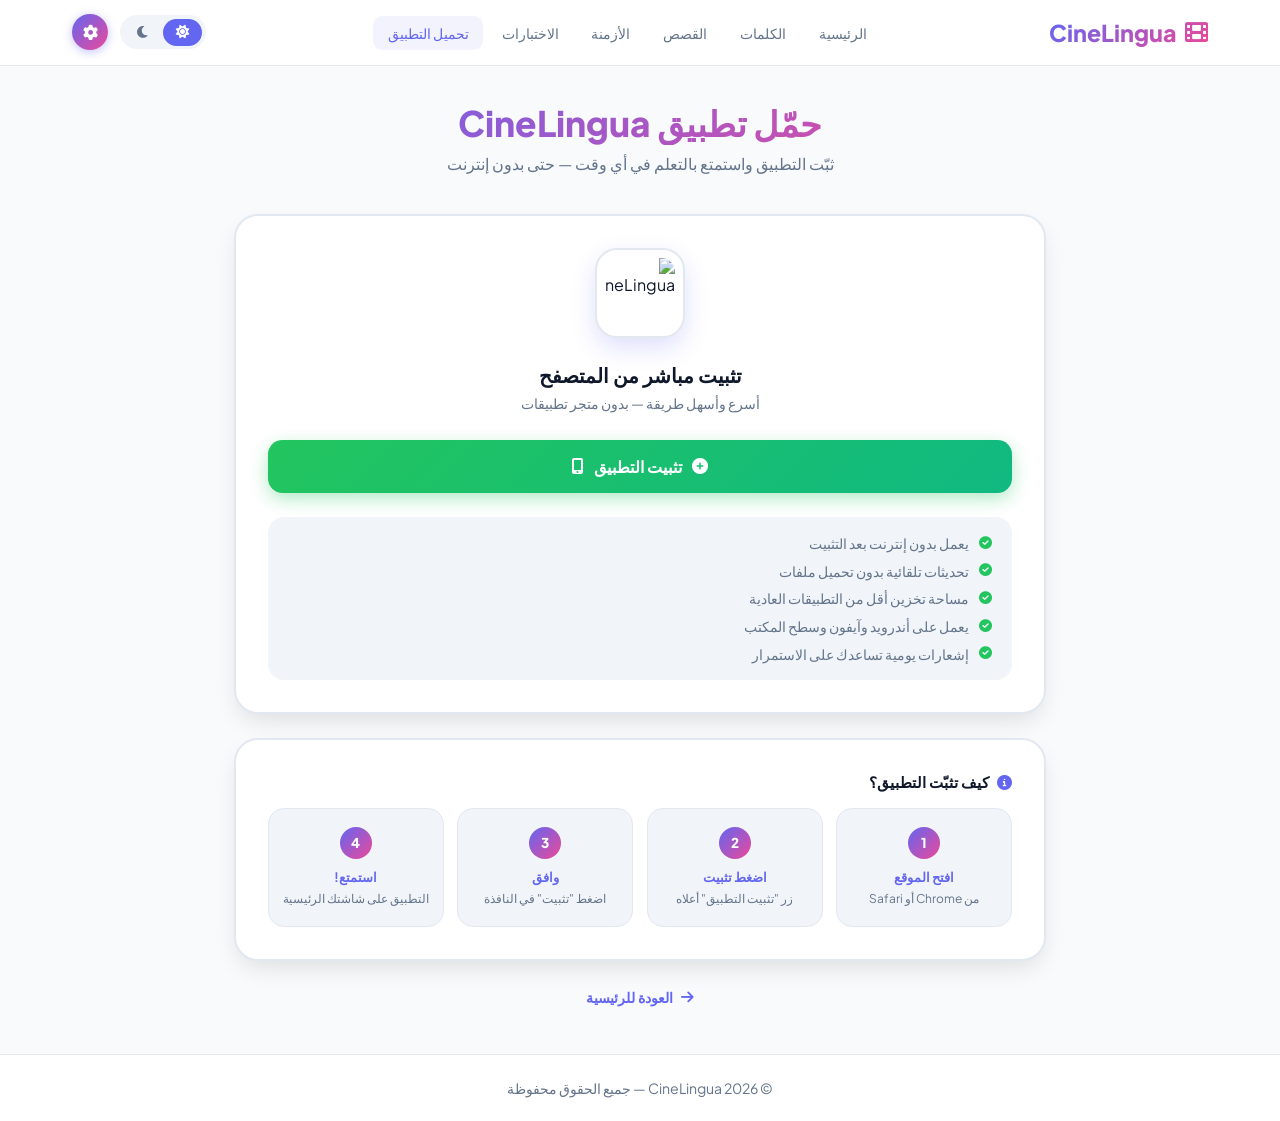
==== commit ea3f91f1: "Add files via upload" ====
--- a/download.html
+++ b/download.html
@@ -4,568 +4,203 @@
     <meta charset="UTF-8">
     <meta name="viewport" content="width=device-width, initial-scale=1.0">
     <title>CineLingua | تحميل التطبيق</title>
-    
-    <!-- PWA Meta Tags -->
     <link rel="manifest" href="manifest.json">
     <meta name="theme-color" content="#6366f1">
-    <meta name="apple-mobile-web-app-capable" content="yes">
-    <meta name="apple-mobile-web-app-status-bar-style" content="black-translucent">
-    <meta name="apple-mobile-web-app-title" content="CineLingua">
-    <link rel="apple-touch-icon" href="https://i.postimg.cc/J4xdc62M/20260305-233826.png">
-    
-    <!-- Meta Tags -->
-    <meta property="og:title" content="CineLingua | تحميل التطبيق">
-    <meta property="og:description" content="حمّل تطبيق CineLingua لتعلم الإنجليزية بذكاء">
-    <meta property="og:image" content="https://i.postimg.cc/J4xdc62M/20260305-233826.png">
-    <meta property="og:url" content="https://riad325r-maker.github.io/cine-lingua.-/download.html">
-    <meta name="description" content="صفحة تحميل تطبيق CineLingua - تعلم الإنجليزية بسهولة">
-
-    <!-- Stylesheets -->
     <link rel="stylesheet" href="https://cdnjs.cloudflare.com/ajax/libs/font-awesome/6.0.0/css/all.min.css">
     <link href="https://fonts.googleapis.com/css2?family=Plus+Jakarta+Sans:wght@300;400;500;600;700;800&display=swap" rel="stylesheet">
-    <link href="https://unpkg.com/aos@2.3.1/dist/aos.css" rel="stylesheet">
-
     <style>
         * { margin: 0; padding: 0; box-sizing: border-box; }
-
         :root {
-            --primary: #6366f1;
-            --primary-dark: #4f46e5;
-            --secondary: #ec4899;
-            --success: #22c55e;
-            --warning: #f59e0b;
-            --border: #e2e8f0;
+            --primary: #6366f1; --primary-dark: #4f46e5; --secondary: #ec4899;
+            --success: #22c55e; --border: #e2e8f0;
             --shadow: 0 4px 6px -1px rgba(0,0,0,0.08);
             --shadow-lg: 0 10px 25px -5px rgba(0,0,0,0.12);
-            --bg-primary: #f8fafc;
-            --bg-card: #ffffff;
-            --bg-secondary: #f1f5f9;
-            --text-primary: #0f172a;
-            --text-secondary: #64748b;
-        }
-
+            --bg-primary: #f8fafc; --bg-card: #ffffff; --bg-secondary: #f1f5f9;
+            --text-primary: #0f172a; --text-secondary: #64748b;
+        }
         [data-theme="dark"] {
-            --border: #334155;
-            --bg-primary: #0f172a;
-            --bg-card: #1e293b;
-            --bg-secondary: #334155;
-            --text-primary: #f8fafc;
-            --text-secondary: #cbd5e1;
-        }
-
-        body {
-            background-color: var(--bg-primary);
-            color: var(--text-primary);
-            font-family: 'Plus Jakarta Sans', sans-serif;
-            transition: background 0.3s, color 0.3s;
-            min-height: 100vh;
-            display: flex;
-            flex-direction: column;
-        }
-
-        /* ===== NAVBAR ===== */
-        .navbar {
-            background: var(--bg-card);
-            box-shadow: 0 1px 0 var(--border);
-            position: fixed;
-            width: 100%;
-            top: 0;
-            z-index: 1000;
-        }
-
-        .nav-container {
-            max-width: 1200px;
-            margin: 0 auto;
-            padding: 0.9rem 2rem;
-            display: flex;
-            justify-content: space-between;
-            align-items: center;
-        }
-
-        .logo {
-            display: flex;
-            align-items: center;
-            gap: 0.5rem;
-            font-size: 1.45rem;
-            font-weight: 800;
-            background: linear-gradient(135deg, var(--primary), var(--secondary));
-            -webkit-background-clip: text;
-            -webkit-text-fill-color: transparent;
-            text-decoration: none;
-        }
-
-        .nav-menu {
-            display: flex;
-            gap: 0.25rem;
-            list-style: none;
-        }
-
-        .nav-menu a {
-            text-decoration: none;
-            color: var(--text-secondary);
-            font-weight: 500;
-            padding: 0.5rem 0.9rem;
-            border-radius: 0.6rem;
-            transition: all 0.2s;
-            font-size: 0.9rem;
-        }
-
-        .nav-menu a:hover,
-        .nav-menu a.active {
-            color: var(--primary);
-            background: rgba(99, 102, 241, 0.08);
-        }
-
-        .nav-right {
-            display: flex;
-            align-items: center;
-            gap: 0.75rem;
-        }
-
-        .theme-toggle {
-            display: flex;
-            background: var(--bg-secondary);
-            padding: 0.2rem;
-            border-radius: 2rem;
-        }
-
-        .theme-btn {
-            padding: 0.4rem 0.8rem;
-            border: none;
-            background: transparent;
-            border-radius: 2rem;
-            cursor: pointer;
-            color: var(--text-secondary);
-            transition: all 0.2s;
-            font-size: 0.85rem;
-        }
-
-        .theme-btn.active {
-            background: var(--primary);
-            color: white;
-        }
-
-        .menu-toggle {
-            background: none;
-            border: none;
-            font-size: 1.5rem;
-            color: var(--primary);
-            cursor: pointer;
-            display: none;
-        }
+            --border: #334155; --bg-primary: #0f172a; --bg-card: #1e293b;
+            --bg-secondary: #334155; --text-primary: #f8fafc; --text-secondary: #cbd5e1;
+        }
+        body { background: var(--bg-primary); color: var(--text-primary); font-family: 'Plus Jakarta Sans', sans-serif; transition: background 0.3s, color 0.3s; min-height: 100vh; }
+
+        /* NAVBAR */
+        .navbar { background: var(--bg-card); box-shadow: 0 1px 0 var(--border); position: fixed; width: 100%; top: 0; z-index: 1000; }
+        .nav-container { max-width: 1200px; margin: 0 auto; padding: 0.9rem 2rem; display: flex; justify-content: space-between; align-items: center; }
+        .logo { display: flex; align-items: center; gap: 0.5rem; font-size: 1.45rem; font-weight: 800; background: linear-gradient(135deg, var(--primary), var(--secondary)); -webkit-background-clip: text; -webkit-text-fill-color: transparent; text-decoration: none; }
+        .nav-menu { display: flex; gap: 0.25rem; list-style: none; }
+        .nav-menu a { text-decoration: none; color: var(--text-secondary); font-weight: 500; padding: 0.5rem 0.9rem; border-radius: 0.6rem; transition: all 0.2s; font-size: 0.9rem; }
+        .nav-menu a:hover, .nav-menu a.active { color: var(--primary); background: rgba(99,102,241,0.08); }
+        .nav-right { display: flex; align-items: center; gap: 0.75rem; }
+        .theme-toggle { display: flex; background: var(--bg-secondary); padding: 0.2rem; border-radius: 2rem; }
+        .theme-btn { padding: 0.4rem 0.8rem; border: none; background: transparent; border-radius: 2rem; cursor: pointer; color: var(--text-secondary); transition: all 0.2s; font-size: 0.85rem; }
+        .theme-btn.active { background: var(--primary); color: white; }
+        .menu-toggle { background: none; border: none; font-size: 1.5rem; color: var(--primary); cursor: pointer; display: none; }
+        .settings-btn { width: 36px; height: 36px; border-radius: 50%; background: linear-gradient(135deg, var(--primary), var(--secondary)); border: none; color: white; cursor: pointer; display: flex; align-items: center; justify-content: center; font-size: 0.95rem; transition: all 0.3s cubic-bezier(0.34,1.56,0.64,1); box-shadow: 0 2px 10px rgba(99,102,241,0.4); flex-shrink: 0; }
+        .settings-btn:hover { transform: rotate(90deg) scale(1.1); box-shadow: 0 4px 18px rgba(99,102,241,0.55); }
 
         @media (max-width: 768px) {
-            .menu-toggle {
-                display: block;
-            }
-            .nav-menu {
-                display: none;
-                position: absolute;
-                top: 100%;
-                right: 0;
-                left: 0;
-                background: var(--bg-card);
-                flex-direction: column;
-                padding: 0.75rem;
-                gap: 0.2rem;
-                box-shadow: 0 10px 25px rgba(0, 0, 0, 0.1);
-                border-bottom: 1px solid var(--border);
-            }
-            .nav-menu.show {
-                display: flex;
-            }
-            .nav-menu a {
-                padding: 0.75rem 1rem;
-                display: block;
-            }
-        }
-
-        /* ===== MAIN CONTENT ===== */
-        .main-content {
-            flex: 1;
-            margin-top: 80px;
-            padding: 2rem;
-        }
-
-        .download-hero {
-            text-align: center;
-            margin-bottom: 3rem;
-        }
-
-        .download-hero h1 {
-            font-size: clamp(2rem, 5vw, 3rem);
-            font-weight: 800;
-            margin-bottom: 1rem;
-            background: linear-gradient(135deg, var(--primary), var(--secondary));
-            -webkit-background-clip: text;
-            -webkit-text-fill-color: transparent;
-        }
-
-        .download-hero p {
-            color: var(--text-secondary);
-            font-size: 1.1rem;
-            max-width: 600px;
-            margin: 0 auto;
-        }
-
-        /* ===== DOWNLOAD CARD ===== */
-        /* APK section removed */
-        .download-container {
-            max-width: 1000px;
-            margin: 0 auto;
-        }
-
-        .download-card {
-            background: var(--bg-card);
-            border-radius: 2.5rem;
-            padding: 3rem;
-            box-shadow: var(--shadow-lg);
-            border: 2px solid var(--border);
-            margin-bottom: 2rem;
-        }
-
-        .app-icon-large {
-            width: 120px;
-            height: 120px;
-            background: white;
-            border-radius: 30px;
-            display: flex;
-            align-items: center;
-            justify-content: center;
-            margin: 0 auto 2rem;
-            box-shadow: 0 20px 30px rgba(99, 102, 241, 0.3);
-            padding: 10px;
-            border: 2px solid var(--border);
-        }
-
-        .app-icon-large img {
-            width: 100%;
-            height: 100%;
-            object-fit: contain;
-            border-radius: 20px;
-        }
-
-        .version-info {
-            display: flex;
-            justify-content: center;
-            gap: 2rem;
-            flex-wrap: wrap;
-            margin-bottom: 2rem;
-        }
-
-        .version-badge {
-            background: rgba(99, 102, 241, 0.1);
-            padding: 0.5rem 1.5rem;
-            border-radius: 100px;
-            display: flex;
-            align-items: center;
-            gap: 0.5rem;
-        }
-
-        .version-badge i {
-            color: var(--primary);
-        }
-
-        .version-badge span {
-            color: var(--primary);
-            font-weight: 600;
-        }
-
-        .download-btn-container {
-            text-align: center;
-            margin: 3rem 0;
-        }
-
-        .download-btn-main {
-            display: inline-flex;
-            align-items: center;
-            gap: 1rem;
-            background: linear-gradient(135deg, var(--primary), var(--secondary));
-            color: white;
-            padding: 1.5rem 4rem;
-            border-radius: 100px;
-            font-size: 1.5rem;
-            font-weight: 700;
-            text-decoration: none;
-            box-shadow: 0 15px 30px rgba(99, 102, 241, 0.4);
-            transition: all 0.3s;
-            border: none;
-            cursor: pointer;
-        }
-
-        .download-btn-main:hover {
-            transform: translateY(-5px) scale(1.05);
-            box-shadow: 0 25px 40px rgba(99, 102, 241, 0.5);
-        }
-
-        .download-btn-main i {
-            font-size: 1.8rem;
-        }
-
-        .file-info {
-            display: flex;
-            justify-content: center;
-            gap: 2rem;
-            flex-wrap: wrap;
-            margin: 2rem 0;
-            color: var(--text-secondary);
-        }
-
-        .file-info-item {
-            display: flex;
-            align-items: center;
-            gap: 0.5rem;
-        }
-
-        .file-info-item i {
-            color: var(--primary);
-        }
-
-        .whats-new {
-            background: var(--bg-secondary);
-            border-radius: 1.5rem;
-            padding: 2rem;
-            margin: 2rem 0;
-        }
-
-        .whats-new h3 {
-            display: flex;
-            align-items: center;
-            gap: 0.5rem;
-            margin-bottom: 1.5rem;
-            color: var(--primary);
-            font-size: 1.3rem;
-        }
-
-        .whats-new ul {
-            list-style: none;
-        }
-
-        .whats-new li {
-            margin-bottom: 1rem;
-            display: flex;
-            align-items: center;
-            gap: 0.8rem;
-            color: var(--text-secondary);
-        }
-
-        .whats-new li i {
-            color: var(--success);
-        }
-
-        .installation-steps {
-            display: grid;
-            grid-template-columns: repeat(auto-fit, minmax(200px, 1fr));
-            gap: 1.5rem;
-            margin: 2rem 0;
-        }
-
-        .step-card {
-            background: var(--bg-card);
-            border: 2px solid var(--border);
-            border-radius: 1.5rem;
-            padding: 1.5rem;
-            text-align: center;
-            transition: all 0.3s;
-        }
-
-        .step-card:hover {
-            border-color: var(--primary);
-            transform: translateY(-5px);
-        }
-
-        .step-number {
-            width: 40px;
-            height: 40px;
-            background: linear-gradient(135deg, var(--primary), var(--secondary));
-            color: white;
-            border-radius: 50%;
-            display: flex;
-            align-items: center;
-            justify-content: center;
-            font-weight: 700;
-            margin: 0 auto 1rem;
-        }
-
-        .step-card h4 {
-            margin-bottom: 0.5rem;
-            color: var(--primary);
-        }
-
-        .step-card p {
-            color: var(--text-secondary);
-            font-size: 0.9rem;
-        }
-
-        .update-checker {
-            display: flex;
-            align-items: center;
-            justify-content: space-between;
-            flex-wrap: wrap;
-            gap: 1rem;
-            padding: 1.5rem;
-            background: var(--bg-card);
-            border-radius: 1rem;
-            border: 2px solid var(--border);
-        }
-
-        .update-status {
-            display: flex;
-            align-items: center;
-            gap: 0.8rem;
-        }
-
-        .update-status i {
-            color: var(--primary);
-        }
-
-        .update-btn {
-            background: none;
-            border: 2px solid var(--primary);
-            color: var(--primary);
-            padding: 0.6rem 1.5rem;
-            border-radius: 100px;
-            font-weight: 600;
-            cursor: pointer;
-            transition: all 0.3s;
-        }
-
-        .update-btn:hover {
-            background: var(--primary);
-            color: white;
-        }
-
-        /* ===== أنظمة الإشعارات ===== */
-        .update-notification {
-            position: fixed;
-            bottom: 20px;
-            right: 20px;
-            background: var(--bg-card);
-            border: 2px solid var(--primary);
-            border-radius: 1rem;
-            padding: 1rem;
-            box-shadow: var(--shadow-lg);
-            z-index: 9999;
-            max-width: 300px;
-            animation: slideIn 0.3s ease;
-        }
-
-        .download-progress {
-            position: fixed;
-            bottom: 20px;
-            left: 20px;
-            background: var(--bg-card);
-            border-radius: 1rem;
-            padding: 1rem;
-            box-shadow: var(--shadow-lg);
-            border: 2px solid var(--primary);
-            z-index: 9999;
-            animation: slideIn 0.3s ease;
-            min-width: 250px;
-        }
-
-        .download-progress-bar {
-            width: 100%;
-            height: 6px;
-            background: var(--bg-secondary);
-            border-radius: 3px;
-            margin: 0.8rem 0 0.3rem;
-            overflow: hidden;
-        }
-
-        .download-progress-fill {
-            height: 100%;
-            background: linear-gradient(90deg, var(--primary), var(--secondary));
-            width: 0%;
-            transition: width 0.3s ease;
-        }
-
-        .download-progress-text {
-            display: flex;
-            justify-content: space-between;
-            color: var(--text-secondary);
-            font-size: 0.8rem;
-        }
-
-        @keyframes slideIn {
-            from {
-                transform: translateX(100px);
-                opacity: 0;
-            }
-            to {
-                transform: translateX(0);
-                opacity: 1;
-            }
-        }
-
-        @keyframes slideInLeft {
-            from {
-                transform: translateX(-100px);
-                opacity: 0;
-            }
-            to {
-                transform: translateX(0);
-                opacity: 1;
-            }
-        }
-
-        @keyframes pulse {
-            0% { transform: scale(1); }
-            50% { transform: scale(1.05); }
-            100% { transform: scale(1); }
-        }
-
-        .pulse-animation {
-            animation: pulse 2s infinite;
-        }
-
-        .back-home {
-            text-align: center;
-            margin-top: 2rem;
-        }
-
-        .back-home a {
-            color: var(--primary);
-            text-decoration: none;
-            display: inline-flex;
-            align-items: center;
-            gap: 0.5rem;
-            font-weight: 600;
-            transition: all 0.3s;
-        }
-
-        .back-home a:hover {
-            gap: 0.8rem;
-        }
-
-        /* ===== FOOTER ===== */
-        .footer {
-            background: var(--bg-card);
-            border-top: 1px solid var(--border);
-            text-align: center;
-            padding: 1.75rem 2rem;
-            margin-top: 4rem;
-            color: var(--text-secondary);
-            font-size: 0.88rem;
-        }
-
-        @media (max-width: 768px) {
-            .download-card {
-                padding: 1.5rem;
-            }
-            .download-btn-main {
-                padding: 1rem 2rem;
-                font-size: 1.2rem;
-            }
-            .download-progress {
-                left: 10px;
-                right: 10px;
-                max-width: none;
-            }
+            .menu-toggle { display: block; }
+            .nav-menu { display: none; position: absolute; top: 100%; right: 0; left: 0; background: var(--bg-card); flex-direction: column; padding: 0.75rem; gap: 0.2rem; box-shadow: 0 10px 25px rgba(0,0,0,0.1); border-bottom: 1px solid var(--border); }
+            .nav-menu.show { display: flex; }
+            .nav-menu a { padding: 0.75rem 1rem; display: block; }
+        }
+
+        /* SETTINGS PANEL */
+        .settings-overlay { position: fixed; inset: 0; background: rgba(0,0,0,0.45); z-index: 9990; display: none; backdrop-filter: blur(4px); }
+        .settings-overlay.show { display: block; }
+        .settings-panel { position: fixed; top: 0; right: 0; z-index: 9991; width: 300px; max-width: 92vw; height: 100vh; background: var(--bg-card); display: flex; flex-direction: column; transform: translateX(110%); transition: transform 0.35s cubic-bezier(0.4,0,0.2,1); overflow: hidden; }
+        .settings-panel.show { transform: translateX(0); }
+        .settings-header { padding: 1.4rem 1.5rem; background: linear-gradient(135deg, var(--primary), var(--secondary)); color: white; display: flex; align-items: center; justify-content: space-between; flex-shrink: 0; }
+        .settings-header-left { display: flex; align-items: center; gap: 0.85rem; }
+        .settings-header-icon { width: 40px; height: 40px; border-radius: 0.65rem; background: rgba(255,255,255,0.2); display: flex; align-items: center; justify-content: center; font-size: 1.1rem; }
+        .settings-header-title { font-size: 1.05rem; font-weight: 800; }
+        .settings-header-sub { font-size: 0.72rem; opacity: 0.75; margin-top: 1px; }
+        .settings-close { width: 30px; height: 30px; border-radius: 50%; background: rgba(255,255,255,0.2); border: none; color: white; cursor: pointer; display: flex; align-items: center; justify-content: center; font-size: 0.85rem; transition: all 0.2s; }
+        .settings-close:hover { background: rgba(255,255,255,0.35); transform: rotate(90deg); }
+        .settings-body { flex: 1; overflow-y: auto; padding: 1.25rem; display: flex; flex-direction: column; gap: 1.4rem; }
+        .settings-section { display: flex; flex-direction: column; gap: 0.65rem; }
+        .settings-section-title { display: flex; align-items: center; gap: 0.5rem; font-size: 0.72rem; font-weight: 700; text-transform: uppercase; letter-spacing: 0.07em; color: var(--text-secondary); }
+        .settings-section-title i { color: var(--primary); }
+        .settings-theme-row { display: grid; grid-template-columns: 1fr 1fr; gap: 0.65rem; }
+        .settings-theme-btn { display: flex; flex-direction: column; align-items: center; gap: 0.5rem; padding: 0.85rem 0.5rem; border-radius: 0.9rem; border: 2px solid var(--border); background: var(--bg-secondary); cursor: pointer; font-size: 0.82rem; font-weight: 600; color: var(--text-secondary); font-family: inherit; position: relative; transition: all 0.2s; }
+        .settings-theme-btn:hover { border-color: rgba(99,102,241,0.4); color: var(--primary); }
+        .settings-theme-btn.active { border-color: var(--primary); background: rgba(99,102,241,0.08); color: var(--primary); }
+        .settings-theme-btn.active::after { content: '✓'; position: absolute; top: 6px; left: 8px; font-size: 0.65rem; font-weight: 800; width: 16px; height: 16px; background: var(--primary); color: white; border-radius: 50%; display: flex; align-items: center; justify-content: center; line-height: 16px; text-align: center; }
+        .theme-preview { width: 100%; height: 48px; border-radius: 0.5rem; overflow: hidden; display: flex; flex-direction: column; gap: 3px; padding: 5px; border: 1px solid rgba(0,0,0,0.07); }
+        .theme-preview.light { background: #f8fafc; } .theme-preview.dark { background: #0f172a; }
+        .theme-preview .p-bar { height: 6px; border-radius: 3px; background: linear-gradient(90deg,#6366f1,#ec4899); }
+        .theme-preview .p-card { height: 7px; border-radius: 3px; }
+        .theme-preview.light .p-card { background: white; border: 1px solid #e2e8f0; } .theme-preview.dark .p-card { background: #1e293b; border: 1px solid #334155; }
+        .theme-preview .p-card.short { width: 65%; }
+        .settings-lang-row { display: flex; flex-direction: column; gap: 0.5rem; }
+        .settings-lang-btn { display: flex; align-items: center; gap: 0.85rem; padding: 0.9rem 1rem; border-radius: 0.85rem; border: 2px solid var(--border); background: var(--bg-secondary); cursor: pointer; font-family: inherit; width: 100%; color: var(--text-primary); transition: all 0.2s; }
+        .settings-lang-btn:hover { border-color: rgba(99,102,241,0.4); }
+        .settings-lang-btn.active { border-color: var(--primary); background: rgba(99,102,241,0.08); }
+        .lang-flag { font-size: 1.4rem; flex-shrink: 0; }
+        .lang-info { display: flex; flex-direction: column; flex: 1; gap: 1px; }
+        .lang-name { font-size: 0.9rem; font-weight: 700; }
+        .lang-sub { font-size: 0.72rem; color: var(--text-secondary); }
+        .lang-check { color: var(--primary); font-size: 0.85rem; opacity: 0; transition: opacity 0.2s; }
+        .settings-lang-btn.active .lang-check { opacity: 1; }
+        .settings-notif-card { background: var(--bg-secondary); border: 1.5px solid var(--border); border-radius: 0.9rem; overflow: hidden; }
+        .settings-notif-top { display: flex; align-items: center; justify-content: space-between; padding: 0.85rem 1rem; border-bottom: 1px solid var(--border); }
+        .settings-notif-label { font-size: 0.88rem; font-weight: 600; }
+        .notif-badge { font-size: 0.72rem; font-weight: 700; padding: 0.25rem 0.65rem; border-radius: 2rem; }
+        .notif-badge.granted { background: rgba(34,197,94,0.12); color: #16a34a; }
+        .notif-badge.denied  { background: rgba(239,68,68,0.12);  color: #dc2626; }
+        .notif-badge.default { background: rgba(99,102,241,0.12); color: var(--primary); }
+        .notif-action-btn { width: 100%; padding: 0.85rem 1rem; border: none; background: linear-gradient(135deg, var(--primary), var(--secondary)); color: white; font-weight: 700; font-size: 0.88rem; cursor: pointer; font-family: inherit; display: flex; align-items: center; justify-content: center; gap: 0.5rem; transition: opacity 0.2s; }
+        .notif-action-btn:disabled { opacity: 0.5; cursor: not-allowed; background: var(--bg-secondary); color: var(--text-secondary); }
+        .settings-footer { padding: 1rem 1.5rem; border-top: 1px solid var(--border); text-align: center; font-size: 0.75rem; color: var(--text-secondary); flex-shrink: 0; }
+
+        /* LAYOUT */
+        .container { max-width: 860px; margin: 100px auto 3rem; padding: 0 1.5rem; }
+        .page-header { text-align: center; margin-bottom: 2.5rem; }
+        .page-header h1 { font-size: 2.2rem; font-weight: 800; background: linear-gradient(135deg, var(--primary), var(--secondary)); -webkit-background-clip: text; -webkit-text-fill-color: transparent; margin-bottom: 0.5rem; }
+        .page-header p { color: var(--text-secondary); font-size: 1rem; }
+
+        /* CARDS */
+        .dl-card { background: var(--bg-card); border-radius: 1.5rem; padding: 2rem; box-shadow: var(--shadow-lg); border: 2px solid var(--border); margin-bottom: 1.5rem; transition: border-color 0.3s; }
+        .dl-card:hover { border-color: rgba(99,102,241,0.2); }
+        .app-icon { width: 90px; height: 90px; background: white; border-radius: 22px; display: flex; align-items: center; justify-content: center; margin: 0 auto 1.5rem; box-shadow: 0 10px 25px rgba(99,102,241,0.2); padding: 8px; border: 2px solid var(--border); }
+        .app-icon img { width: 100%; height: 100%; object-fit: contain; border-radius: 14px; }
+        .card-title { text-align: center; font-size: 1.25rem; font-weight: 800; margin-bottom: 0.35rem; }
+        .card-sub { text-align: center; color: var(--text-secondary); font-size: 0.9rem; margin-bottom: 1.75rem; }
+
+        /* INSTALL BTN */
+        .install-btn { width: 100%; padding: 1rem; border-radius: 0.9rem; border: none; background: linear-gradient(135deg, #22c55e, #10b981); color: white; font-size: 1rem; font-weight: 700; cursor: pointer; font-family: inherit; display: flex; align-items: center; justify-content: center; gap: 0.65rem; box-shadow: 0 6px 18px rgba(34,197,94,0.35); transition: all 0.3s; margin-bottom: 1.5rem; }
+        .install-btn:hover { transform: translateY(-2px); box-shadow: 0 10px 25px rgba(34,197,94,0.45); }
+        .install-btn.installed { background: var(--bg-secondary); color: var(--text-secondary); box-shadow: none; cursor: default; transform: none; }
+
+        /* FEATURES */
+        .features { background: var(--bg-secondary); border-radius: 1rem; padding: 1.1rem 1.25rem; display: flex; flex-direction: column; gap: 0.6rem; }
+        .feat { display: flex; align-items: center; gap: 0.6rem; font-size: 0.88rem; color: var(--text-secondary); }
+        .feat i { color: var(--success); font-size: 0.8rem; flex-shrink: 0; }
+
+        /* STEPS */
+        .section-label { font-size: 0.95rem; font-weight: 700; display: flex; align-items: center; gap: 0.5rem; margin-bottom: 1rem; }
+        .section-label i { color: var(--primary); }
+        .steps { display: grid; grid-template-columns: repeat(4, 1fr); gap: 0.85rem; }
+        .step { background: var(--bg-secondary); border-radius: 1rem; padding: 1.1rem 0.75rem; text-align: center; border: 1.5px solid var(--border); transition: all 0.25s; }
+        .step:hover { border-color: rgba(99,102,241,0.3); transform: translateY(-3px); }
+        .step-n { width: 32px; height: 32px; background: linear-gradient(135deg, var(--primary), var(--secondary)); color: white; border-radius: 50%; display: flex; align-items: center; justify-content: center; font-weight: 800; font-size: 0.85rem; margin: 0 auto 0.6rem; }
+        .step h4 { font-size: 0.82rem; font-weight: 700; color: var(--primary); margin-bottom: 0.3rem; }
+        .step p { font-size: 0.75rem; color: var(--text-secondary); line-height: 1.5; }
+
+        /* BACK */
+        .back { text-align: center; margin-top: 1.5rem; }
+        .back a { color: var(--primary); text-decoration: none; display: inline-flex; align-items: center; gap: 0.5rem; font-weight: 600; font-size: 0.9rem; transition: gap 0.2s; }
+        .back a:hover { gap: 0.75rem; }
+
+        /* FOOTER */
+        .footer { background: var(--bg-card); border-top: 1px solid var(--border); text-align: center; padding: 1.5rem; color: var(--text-secondary); font-size: 0.88rem; margin-top: 3rem; }
+
+        @media (max-width: 600px) {
+            .steps { grid-template-columns: repeat(2, 1fr); }
+            .dl-card { padding: 1.35rem; }
         }
     </style>
 </head>
 <body>
+
+    <!-- SETTINGS PANEL -->
+    <div class="settings-overlay" id="settingsOverlay" onclick="closeSettings()"></div>
+    <div class="settings-panel" id="settingsPanel">
+        <div class="settings-header">
+            <div class="settings-header-left">
+                <div class="settings-header-icon"><i class="fas fa-sliders-h"></i></div>
+                <div>
+                    <div class="settings-header-title" id="s-title">الإعدادات</div>
+                    <div class="settings-header-sub">CineLingua</div>
+                </div>
+            </div>
+            <button class="settings-close" onclick="closeSettings()"><i class="fas fa-times"></i></button>
+        </div>
+        <div class="settings-body">
+            <div class="settings-section">
+                <div class="settings-section-title"><i class="fas fa-palette"></i> <span id="s-appearance">المظهر</span></div>
+                <div class="settings-theme-row">
+                    <button class="settings-theme-btn" id="btn-light" onclick="setTheme('light')">
+                        <div class="theme-preview light"><div class="p-bar"></div><div class="p-card"></div><div class="p-card short"></div></div>
+                        <i class="fas fa-sun"></i> <span id="s-light">فاتح</span>
+                    </button>
+                    <button class="settings-theme-btn" id="btn-dark" onclick="setTheme('dark')">
+                        <div class="theme-preview dark"><div class="p-bar"></div><div class="p-card"></div><div class="p-card short"></div></div>
+                        <i class="fas fa-moon"></i> <span id="s-dark">داكن</span>
+                    </button>
+                </div>
+            </div>
+            <div class="settings-section">
+                <div class="settings-section-title"><i class="fas fa-globe"></i> <span id="s-lang">اللغة</span></div>
+                <div class="settings-lang-row">
+                    <button class="settings-lang-btn" id="lang-ar" onclick="setLang('ar')">
+                        <span class="lang-flag"></span>
+                        <div class="lang-info"><span class="lang-name">العربية</span><span class="lang-sub">Arabic</span></div>
+                        <i class="fas fa-check lang-check"></i>
+                    </button>
+                    <button class="settings-lang-btn" id="lang-en" onclick="setLang('en')">
+                        <span class="lang-flag"></span>
+                        <div class="lang-info"><span class="lang-name">English</span><span class="lang-sub">الإنجليزية</span></div>
+                        <i class="fas fa-check lang-check"></i>
+                    </button>
+                </div>
+            </div>
+            <div class="settings-section">
+                <div class="settings-section-title"><i class="fas fa-bell"></i> <span id="s-notif">الإشعارات</span></div>
+                <div class="settings-notif-card">
+                    <div class="settings-notif-top">
+                        <span class="settings-notif-label" id="s-notif-status">حالة الإشعارات</span>
+                        <span class="notif-badge default" id="notifBadge">غير محددة</span>
+                    </div>
+                    <button class="notif-action-btn" id="notifActionBtn" onclick="requestNotifSettings()">
+                        <i class="fas fa-bell"></i> <span id="s-notif-btn">تفعيل الإشعارات</span>
+                    </button>
+                </div>
+            </div>
+        </div>
+        <div class="settings-footer">CineLingua</div>
+    </div>
 
     <!-- NAVBAR -->
     <nav class="navbar">
@@ -573,221 +208,265 @@
             <a class="logo" href="index.html"><i class="fas fa-film"></i> CineLingua</a>
             <button class="menu-toggle" onclick="toggleMenu()"><i class="fas fa-bars"></i></button>
             <ul class="nav-menu" id="navMenu">
-                <li><a href="index.html">الرئيسية</a></li>
-                <li><a href="lessons.html">الكلمات</a></li>
-                <li><a href="stories.html">القصص</a></li>
-                <li><a href="tenses.html">الأزمنة</a></li>
-                <li><a href="quiz.html">الاختبارات</a></li>
-                <li><a href="download.html" class="active">تحميل</a></li>
+                <li><a href="index.html" id="nav-home">الرئيسية</a></li>
+                <li><a href="lessons.html" id="nav-lessons">الكلمات</a></li>
+                <li><a href="stories.html" id="nav-stories">القصص</a></li>
+                <li><a href="tenses.html" id="nav-tenses">الأزمنة</a></li>
+                <li><a href="quiz.html" id="nav-quiz">الاختبارات</a></li>
+                <li><a href="download.html" id="nav-download" class="active">تحميل التطبيق</a></li>
             </ul>
             <div class="nav-right">
                 <div class="theme-toggle">
                     <button class="theme-btn active" onclick="setTheme('light')"><i class="fas fa-sun"></i></button>
                     <button class="theme-btn" onclick="setTheme('dark')"><i class="fas fa-moon"></i></button>
                 </div>
+                <button class="settings-btn" onclick="openSettings()"><i class="fas fa-cog"></i></button>
             </div>
         </div>
     </nav>
 
-    <!-- MAIN CONTENT -->
-    <div class="main-content">
-        <div class="download-hero" data-aos="fade-up">
-            <h1>حمّل تطبيق CineLingua</h1>
-            <p>حمل التطبيق الآن و ابدأ رحلتك لتعلم اللغة الإنجليزية</p>
-        </div>
-
-        <div class="download-container">
-            <!-- بطاقة التثبيت المباشر (PWA) -->
-            <div class="download-card" data-aos="fade-up" data-aos-delay="100">
-                <div class="app-icon-large">
-                    <img src="https://i.postimg.cc/J4xdc62M/20260305-233826.png" alt="CineLingua Logo">
-                </div>
-
-                <h2 style="text-align: center; margin-bottom: 1rem;">تثبيت مباشر من المتصفح</h2>
-                <p style="text-align: center; color: var(--text-secondary); margin-bottom: 2rem;">
-                         طريقة أسهل وأسرع - ثبّت التطبيق مباشرة من الموقع 
-                </p>
-
-                <div style="text-align: center;">
-                    <button class="download-btn-main" id="pwaInstallBtn" style="background: linear-gradient(135deg, #22c55e, #10b981);">
-                        <i class="fas fa-plus-circle"></i>
-                        <span>تثبيت التطبيق</span>
-                        <i class="fas fa-mobile-alt"></i>
-                    </button>
-                </div>
-
-                <div style="margin-top: 2rem; padding: 1.5rem; background: var(--bg-secondary); border-radius: 1rem;">
-                    <h4 style="display: flex; align-items: center; gap: 0.5rem; margin-bottom: 1rem;">
-                        <i class="fas fa-info-circle" style="color: var(--primary);"></i>
-                        مميزات التثبيت المباشر:
-                    </h4>
-                    <ul style="list-style: none;">
-                        <li style="margin-bottom: 0.8rem; display: flex; align-items: center; gap: 0.5rem;">
-                            <i class="fas fa-check" style="color: #22c55e;"></i>
-                            <span>تحديثات تلقائية بدون تحميل ملفات جديدة</span>
-                        </li>
-                        <li style="margin-bottom: 0.8rem; display: flex; align-items: center; gap: 0.5rem;">
-                            <i class="fas fa-check" style="color: #22c55e;"></i>
-                            <span>مساحة تخزين أقل</span>
-                        </li>
-                        <li style="margin-bottom: 0.8rem; display: flex; align-items: center; gap: 0.5rem;">
-                            <i class="fas fa-check" style="color: #22c55e;"></i>
-                            <span>يعمل على أندرويد وآيفون</span>
-                        </li>
-                    </ul>
-                </div>
-            </div>
-
-            <!-- رابط العودة للرئيسية -->
-            <div class="back-home">
-                <a href="index.html">
-                    <i class="fas fa-arrow-right"></i>
-                    العودة إلى الصفحة الرئيسية
-                </a>
-            </div>
+    <div class="container">
+        <div class="page-header">
+            <h1 id="page-title">حمّل تطبيق CineLingua</h1>
+            <p id="page-sub">ثبّت التطبيق واستمتع بالتعلم في أي وقت — حتى بدون إنترنت</p>
+        </div>
+
+        <div class="dl-card">
+            <div class="app-icon">
+                <img src="https://i.postimg.cc/J4xdc62M/20260305-233826.png" alt="CineLingua">
+            </div>
+            <div class="card-title" id="card-title">تثبيت مباشر من المتصفح</div>
+            <div class="card-sub" id="card-sub">أسرع وأسهل طريقة — بدون متجر تطبيقات</div>
+
+            <button class="install-btn" id="installBtn" onclick="handleInstall()">
+                <i class="fas fa-plus-circle"></i>
+                <span id="install-btn-txt">تثبيت التطبيق</span>
+                <i class="fas fa-mobile-alt"></i>
+            </button>
+
+            <div class="features">
+                <div class="feat"><i class="fas fa-check-circle"></i> <span id="f1">يعمل بدون إنترنت بعد التثبيت</span></div>
+                <div class="feat"><i class="fas fa-check-circle"></i> <span id="f2">تحديثات تلقائية بدون تحميل ملفات</span></div>
+                <div class="feat"><i class="fas fa-check-circle"></i> <span id="f3">مساحة تخزين أقل من التطبيقات العادية</span></div>
+                <div class="feat"><i class="fas fa-check-circle"></i> <span id="f4">يعمل على أندرويد وآيفون وسطح المكتب</span></div>
+                <div class="feat"><i class="fas fa-check-circle"></i> <span id="f5">إشعارات يومية تساعدك على الاستمرار</span></div>
+            </div>
+        </div>
+
+        <div class="dl-card">
+            <div class="section-label"><i class="fas fa-info-circle"></i> <span id="steps-title">كيف تثبّت التطبيق؟</span></div>
+            <div class="steps">
+                <div class="step"><div class="step-n">1</div><h4 id="s1t">افتح الموقع</h4><p id="s1d">من Chrome أو Safari</p></div>
+                <div class="step"><div class="step-n">2</div><h4 id="s2t">اضغط تثبيت</h4><p id="s2d">زر "تثبيت التطبيق" أعلاه</p></div>
+                <div class="step"><div class="step-n">3</div><h4 id="s3t">وافق</h4><p id="s3d">اضغط "تثبيت" في النافذة</p></div>
+                <div class="step"><div class="step-n">4</div><h4 id="s4t">استمتع!</h4><p id="s4d">التطبيق على شاشتك الرئيسية</p></div>
+            </div>
+        </div>
+
+        <div class="back">
+            <a href="index.html"><i class="fas fa-arrow-right"></i> <span id="back-txt">العودة للرئيسية</span></a>
         </div>
     </div>
 
-    <!-- FOOTER -->
     <footer class="footer">
-        <p>© 2026 CineLingua — جميع الحقوق محفوظة</p>
+        <p id="footer-txt">© 2026 CineLingua — جميع الحقوق محفوظة</p>
     </footer>
 
-    <script src="https://unpkg.com/aos@2.3.1/dist/aos.js"></script>
     <script>
-        AOS.init({ duration: 900, once: true, offset: 60 });
-
-        // ===== نظام إدارة إصدارات التطبيق =====
-        const APP_VERSION = {
-            current: "1.0.0",
-            code: 1,
-            date: "2026-03-05",
-            // ⚠️ غير هذا الرابط إلى رابط ملف APK الخاص بك ⚠️
-            apkUrl: "https://riad325r-maker.github.io/cine-lingua.-/cinelingua-v1.0.0.apk",
-            size: "3.2 MB",
-            changes: [
-                "إطلاق التطبيق الرسمي",
-                "دعم أكثر من 1000 كلمة",
-                "واجهة مستخدم محسنة",
-                "نظام تتبع التقدم"
-            ]
+        // ===== I18N =====
+        const i18n = {
+            ar: {
+                'nav-home':'الرئيسية','nav-lessons':'الكلمات','nav-stories':'القصص',
+                'nav-tenses':'الأزمنة','nav-quiz':'الاختبارات','nav-download':'تحميل التطبيق',
+                's-title':'الإعدادات','s-appearance':'المظهر','s-light':'فاتح','s-dark':'داكن',
+                's-lang':'اللغة','s-notif':'الإشعارات','s-notif-status':'حالة الإشعارات',
+                's-notif-btn':'تفعيل الإشعارات',
+                'page-title':'حمّل تطبيق CineLingua',
+                'page-sub':'ثبّت التطبيق واستمتع بالتعلم في أي وقت — حتى بدون إنترنت',
+                'card-title':'تثبيت مباشر من المتصفح','card-sub':'أسرع وأسهل طريقة — بدون متجر تطبيقات',
+                'install-btn-txt':'تثبيت التطبيق',
+                'f1':'يعمل بدون إنترنت بعد التثبيت','f2':'تحديثات تلقائية بدون تحميل ملفات',
+                'f3':'مساحة تخزين أقل من التطبيقات العادية','f4':'يعمل على أندرويد وآيفون وسطح المكتب',
+                'f5':'إشعارات يومية تساعدك على الاستمرار',
+                'steps-title':'كيف تثبّت التطبيق؟',
+                's1t':'افتح الموقع','s1d':'من Chrome أو Safari',
+                's2t':'اضغط تثبيت','s2d':'زر "تثبيت التطبيق" أعلاه',
+                's3t':'وافق','s3d':'اضغط "تثبيت" في النافذة',
+                's4t':'استمتع!','s4d':'التطبيق على شاشتك الرئيسية',
+                'back-txt':'العودة للرئيسية',
+                'footer-txt':'© 2026 CineLingua — جميع الحقوق محفوظة',
+                'installed-txt':'التطبيق مثبّت ✓'
+            },
+            en: {
+                'nav-home':'Home','nav-lessons':'Words','nav-stories':'Stories',
+                'nav-tenses':'Tenses','nav-quiz':'Quiz','nav-download':'Download',
+                's-title':'Settings','s-appearance':'Appearance','s-light':'Light','s-dark':'Dark',
+                's-lang':'Language','s-notif':'Notifications','s-notif-status':'Notification Status',
+                's-notif-btn':'Enable Notifications',
+                'page-title':'Download CineLingua','page-sub':'Install the app and learn anytime — even offline',
+                'card-title':'Install from your browser','card-sub':'Fastest way — no app store needed',
+                'install-btn-txt':'Install App',
+                'f1':'Works offline after install','f2':'Auto updates, no downloads needed',
+                'f3':'Uses less storage than regular apps','f4':'Works on Android, iPhone & desktop',
+                'f5':'Daily reminders to keep you learning',
+                'steps-title':'How to install?',
+                's1t':'Open site','s1d':'In Chrome or Safari',
+                's2t':'Tap Install','s2d':'The button above',
+                's3t':'Confirm','s3d':'Tap Install in popup',
+                's4t':'Enjoy!','s4d':'App is on your home screen',
+                'back-txt':'Back to Home',
+                'footer-txt':'© 2026 CineLingua — All Rights Reserved',
+                'installed-txt':'App Installed ✓'
+            }
         };
+
+        let currentLang = localStorage.getItem('cl-lang') || 'ar';
+
+        function tr(k) { return (i18n[currentLang] && i18n[currentLang][k]) || (i18n.ar && i18n.ar[k]) || k; }
+
+        function applyLang() {
+            document.documentElement.lang = currentLang;
+            document.documentElement.dir  = currentLang === 'ar' ? 'rtl' : 'ltr';
+            Object.keys(i18n[currentLang]).forEach(id => {
+                const el = document.getElementById(id);
+                if (el) el.innerHTML = i18n[currentLang][id];
+            });
+            document.getElementById('lang-ar')?.classList.toggle('active', currentLang === 'ar');
+            document.getElementById('lang-en')?.classList.toggle('active', currentLang === 'en');
+        }
+
+        function setLang(lang) { currentLang = lang; localStorage.setItem('cl-lang', lang); applyLang(); }
+
+        // ===== SETTINGS =====
+        function openSettings() {
+            const overlay = document.getElementById('settingsOverlay');
+            const panel   = document.getElementById('settingsPanel');
+            if (!overlay || !panel) return;
+            overlay.classList.add('show');
+            panel.classList.add('show');
+            refreshNotifBadge();
+        }
+        function closeSettings() {
+            document.getElementById('settingsOverlay').classList.remove('show');
+            document.getElementById('settingsPanel').classList.remove('show');
+        }
+        function refreshNotifBadge() {
+            const perm  = ('Notification' in window) ? Notification.permission : 'default';
+            const badge = document.getElementById('notifBadge');
+            const btn   = document.getElementById('notifActionBtn');
+            if (!badge || !btn) return;
+            badge.className = 'notif-badge ' + perm;
+            badge.textContent = perm === 'granted' ? 'مفعّلة ✓' : perm === 'denied' ? 'محظورة' : 'غير محددة';
+            btn.disabled = (perm === 'granted' || perm === 'denied');
+            document.getElementById('s-notif-btn').textContent =
+                perm === 'granted' ? 'مفعّلة ✓' : perm === 'denied' ? 'محظورة' : tr('s-notif-btn');
+        }
+        async function requestNotifSettings() {
+            if (!('Notification' in window)) return;
+            const r = await Notification.requestPermission();
+            refreshNotifBadge();
+            if (r === 'granted') {
+                if (typeof window.saveFCMTokenAfterPermission === 'function') setTimeout(window.saveFCMTokenAfterPermission, 2000);
+                if ('serviceWorker' in navigator) {
+                    navigator.serviceWorker.ready.then(reg => reg.showNotification('CineLingua 🎓', {
+                        body: 'تم تفعيل الإشعارات! 🔔',
+                        icon: 'https://i.postimg.cc/J4xdc62M/20260305-233826.png',
+                        vibrate: [200, 100, 200]
+                    }));
+                }
+            }
+        }
 
         // ===== THEME =====
         window.setTheme = function(theme) {
             document.documentElement.setAttribute('data-theme', theme);
             localStorage.setItem('theme', theme);
-            document.querySelectorAll('.theme-btn').forEach(btn => {
-                btn.classList.toggle('active',
-                    (theme === 'light' && btn.innerHTML.includes('sun')) ||
-                    (theme === 'dark' && btn.innerHTML.includes('moon'))
+            document.querySelectorAll('.theme-btn').forEach(b => {
+                const icon = b.querySelector('i');
+                b.classList.toggle('active',
+                    (theme === 'light' && icon && icon.classList.contains('fa-sun')) ||
+                    (theme === 'dark'  && icon && icon.classList.contains('fa-moon'))
                 );
             });
+            document.getElementById('btn-light')?.classList.toggle('active', theme === 'light');
+            document.getElementById('btn-dark')?.classList.toggle('active', theme === 'dark');
         };
         setTheme(localStorage.getItem('theme') || 'light');
 
         // ===== NAV =====
-        function toggleMenu() {
-            document.getElementById('navMenu').classList.toggle('show');
-        }
+        function toggleMenu() { document.getElementById('navMenu').classList.toggle('show'); }
         document.querySelectorAll('.nav-menu a').forEach(a =>
             a.addEventListener('click', () => document.getElementById('navMenu').classList.remove('show'))
         );
 
-        // ===== تحديث معلومات التطبيق في الصفحة =====
-        function updateAppInfo() {
-            document.getElementById('appVersion').innerHTML = `الإصدار ${APP_VERSION.current}`;
-            document.getElementById('updateDate').innerHTML = new Date(APP_VERSION.date).toLocaleDateString('ar-EG', {
-                year: 'numeric',
-                month: 'long',
-                day: 'numeric'
-            });
-            document.getElementById('appSize').innerHTML = APP_VERSION.size;
-            document.getElementById('downloadBtn').href = APP_VERSION.apkUrl;
-            
-            // تحديث قائمة التغييرات
-            const changesList = document.getElementById('changesList');
-            changesList.innerHTML = '';
-            APP_VERSION.changes.forEach(change => {
-                const li = document.createElement('li');
-                li.innerHTML = `<i class="fas fa-check-circle"></i> ${change}`;
-                changesList.appendChild(li);
-            });
-        }
-
-        // ===== دالة التحقق من التحديثات =====
-        function checkForUpdates() {
-            const lastSeenVersion = localStorage.getItem('appVersion') || '0.0.0';
-            const updateMessage = document.getElementById('updateMessage');
-            const downloadBtn = document.getElementById('downloadBtn');
-
-            if (APP_VERSION.current !== lastSeenVersion) {
-                updateMessage.innerHTML = `<span style="color:#22c55e;">✨ يتوفر إصدار جديد! الإصدار ${APP_VERSION.current}</span>`;
-                downloadBtn.classList.add('pulse-animation');
-                localStorage.setItem('appVersion', APP_VERSION.current);
-                showUpdateNotification();
-            } else {
-                updateMessage.innerHTML = '<span style="color:var(--text-secondary);">✅ أنت تستخدم آخر إصدار</span>';
-                downloadBtn.classList.remove('pulse-animation');
-            }
-        }
-
-        // ===== دالة عرض إشعار التحديث =====
-        function showUpdateNotification() {
-            const notification = document.createElement('div');
-            notification.className = 'update-notification';
-            notification.innerHTML = `
-                <div style="display:flex; align-items:center; gap:0.8rem; margin-bottom:0.8rem;">
-                    <div style="background:var(--primary); width:30px; height:30px; border-radius:50%; display:flex; align-items:center; justify-content:center;">
-                        <i class="fas fa-star" style="color:white; font-size:0.9rem;"></i>
-                    </div>
-                    <h4 style="color:var(--primary);">تحديث جديد!</h4>
-                </div>
-                <p style="color:var(--text-secondary); margin-bottom:1rem;">الإصدار ${APP_VERSION.current} متوفر الآن</p>
-                <div style="display:flex; gap:0.5rem;">
-                    <a href="${APP_VERSION.apkUrl}" style="background:var(--primary); color:white; padding:0.5rem 1rem; border-radius:2rem; text-decoration:none; font-size:0.9rem;" download>
-                        <i class="fas fa-download"></i> حمّل الآن
-                    </a>
-                    <button onclick="this.parentElement.parentElement.remove()" style="background:none; border:1px solid var(--border); padding:0.5rem 1rem; border-radius:2rem; cursor:pointer;">
-                        لاحقاً
-                    </button>
-                </div>
-            `;
-            document.body.appendChild(notification);
-            setTimeout(() => notification.remove(), 10000);
-        }
-
-        // ===== PWA INSTALLATION =====
-        let deferredPrompt;
-        const pwaInstallBtn = document.getElementById('pwaInstallBtn');
-
-        window.addEventListener('beforeinstallprompt', (e) => {
-            e.preventDefault();
-            deferredPrompt = e;
-            pwaInstallBtn.style.display = 'inline-flex';
-        });
-
-        pwaInstallBtn.addEventListener('click', async () => {
+        // ===== PWA INSTALL =====
+        let deferredPrompt = null;
+        window.addEventListener('beforeinstallprompt', e => { e.preventDefault(); deferredPrompt = e; });
+
+        async function handleInstall() {
             if (!deferredPrompt) {
-                alert('يمكنك تثبيت التطبيق من قائمة المتصفح: اضغط على النقاط الثلاث ثم "تثبيت التطبيق"');
+                alert(currentLang === 'ar'
+                    ? 'افتح قائمة المتصفح (⋮) ثم اضغط "تثبيت التطبيق"'
+                    : 'Open browser menu (⋮) then tap "Install App"');
                 return;
             }
             deferredPrompt.prompt();
             const { outcome } = await deferredPrompt.userChoice;
-            console.log(`User response to the install prompt: ${outcome}`);
             deferredPrompt = null;
-        });
-
-        // إخفاء زر التثبيت إذا كان التطبيق مثبتاً
-        if (window.matchMedia('(display-mode: standalone)').matches || window.navigator.standalone === true) {
-            pwaInstallBtn.style.display = 'none';
-        }
-
-        // ===== تهيئة الصفحة =====
-        window.addEventListener('load', () => {
-            updateAppInfo();
-            setTimeout(checkForUpdates, 2000);
-        });
+            if (outcome === 'accepted') {
+                const btn = document.getElementById('installBtn');
+                btn.classList.add('installed');
+                document.getElementById('install-btn-txt').textContent = tr('installed-txt');
+            }
+        }
+
+        if (window.matchMedia('(display-mode: standalone)').matches || window.navigator.standalone) {
+            document.getElementById('installBtn').classList.add('installed');
+            document.getElementById('install-btn-txt').textContent = '✓ التطبيق مثبّت';
+        }
+
+        applyLang();
+        setTheme(localStorage.getItem('theme') || 'light'); // أعد تطبيق الثيم بعد applyLang
     </script>
+
+    <!-- Firebase -->
+    <script src="https://www.gstatic.com/firebasejs/10.7.0/firebase-app-compat.js"></script>
+    <script src="https://www.gstatic.com/firebasejs/10.7.0/firebase-messaging-compat.js"></script>
+    <script src="https://www.gstatic.com/firebasejs/10.7.0/firebase-firestore-compat.js"></script>
+    <script>
+    (function() {
+        const _cfg = {
+            apiKey: "AIzaSyCvi0VCJv3j6p8ICT1f97TePwDXAazmQMw",
+            authDomain: "cinelingua-fe7f1.firebaseapp.com",
+            projectId: "cinelingua-fe7f1",
+            storageBucket: "cinelingua-fe7f1.firebasestorage.app",
+            messagingSenderId: "157697610841",
+            appId: "1:157697610841:web:529db81f264e1a84ab0d48"
+        };
+        const VAPID = "BLRwJpw7gMvb5-pZVmo_zw0el29GABJhFAYMWMso3mcMHU_mQsOLnuL5x7YfRoQ_ujItpTuslqg_LM56Mdom5v4";
+        if (!firebase.apps.length) firebase.initializeApp(_cfg);
+        let _msg = null;
+        try { _msg = firebase.messaging(); console.log('✅ Firebase messaging OK'); } catch(e) { console.log('❌ Firebase messaging error:', e.message); }
+        async function _saveToken() {
+            try {
+                if (!_msg) { console.log('❌ _msg is null'); return; }
+                if (Notification.permission !== 'granted') { console.log('❌ permission:', Notification.permission); return; }
+                console.log('⏳ Getting FCM token...');
+                const token = await _msg.getToken({ vapidKey: VAPID });
+                if (!token) { console.log('❌ token is empty'); return; }
+                console.log('✅ Token:', token.substring(0,20) + '...');
+                await firebase.firestore().collection('fcmTokens').doc(token).set({
+                    token, page: window.location.pathname,
+                    lastSeen: firebase.firestore.FieldValue.serverTimestamp()
+                }, { merge: true });
+                console.log('✅ Token saved to Firestore!');
+                }, { merge: true });
+            } catch(e) {}
+        }
+        window.addEventListener('load', () => { if (Notification.permission === 'granted') setTimeout(_saveToken, 3000); });
+        window.saveFCMTokenAfterPermission = _saveToken;
+    })();
+    </script>
+
 </body>
-    </html>
+</html>
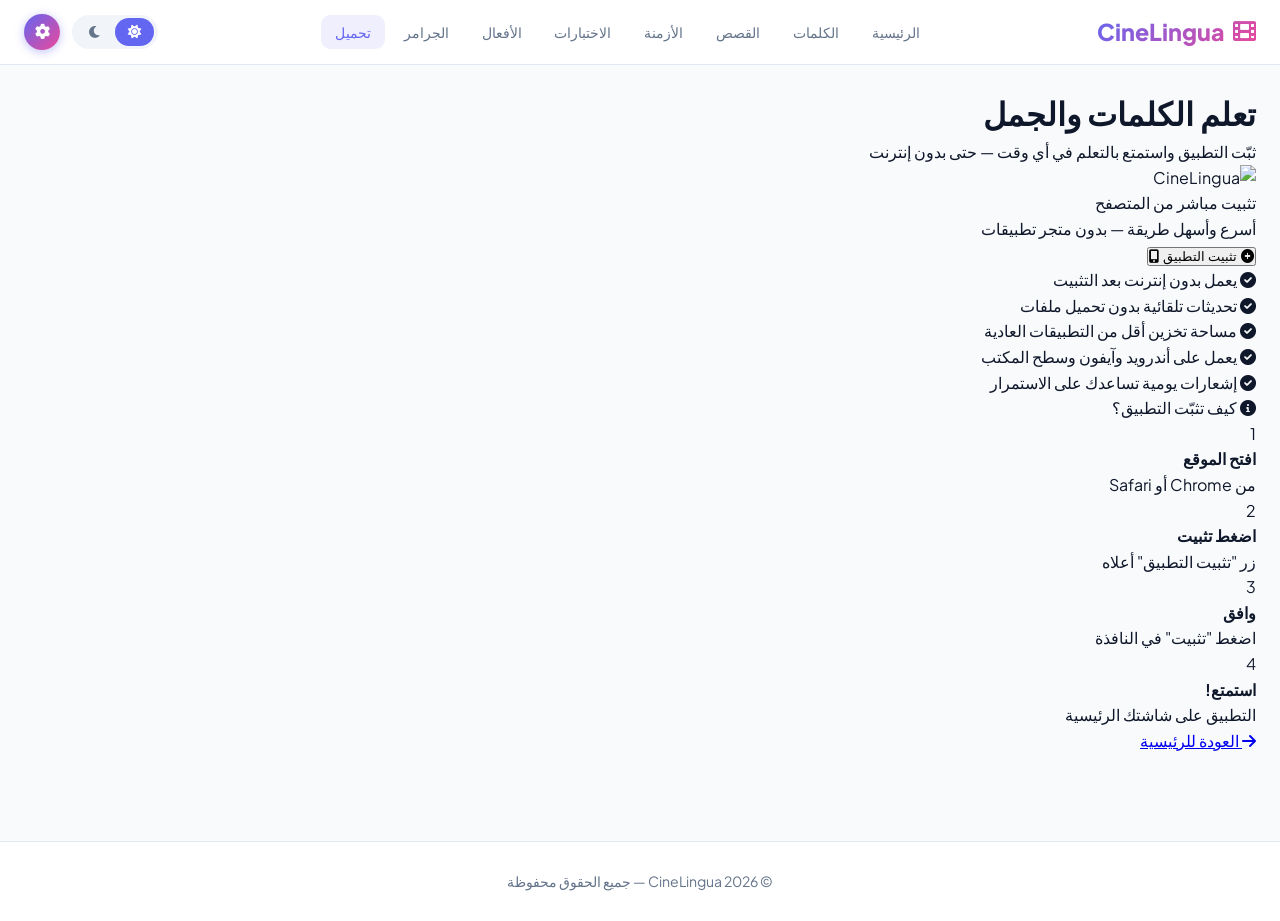
==== commit 330f38d4: "Merge pull request #3 from riad325r-maker/refactor/centralized-architecture-v3-14760555118781937491 " ====
--- a/download.html
+++ b/download.html
@@ -8,402 +8,62 @@
     <meta name="theme-color" content="#6366f1">
     <link rel="stylesheet" href="https://cdnjs.cloudflare.com/ajax/libs/font-awesome/6.0.0/css/all.min.css">
     <link href="https://fonts.googleapis.com/css2?family=Plus+Jakarta+Sans:wght@300;400;500;600;700;800&display=swap" rel="stylesheet">
-    <style>
-        * { margin: 0; padding: 0; box-sizing: border-box; }
-        :root {
-            --primary: #6366f1; --primary-dark: #4f46e5; --secondary: #ec4899;
-            --success: #22c55e; --border: #e2e8f0;
-            --shadow: 0 4px 6px -1px rgba(0,0,0,0.08);
-            --shadow-lg: 0 10px 25px -5px rgba(0,0,0,0.12);
-            --bg-primary: #f8fafc; --bg-card: #ffffff; --bg-secondary: #f1f5f9;
-            --text-primary: #0f172a; --text-secondary: #64748b;
-        }
-        [data-theme="dark"] {
-            --border: #334155; --bg-primary: #0f172a; --bg-card: #1e293b;
-            --bg-secondary: #334155; --text-primary: #f8fafc; --text-secondary: #cbd5e1;
-        }
-        body { background: var(--bg-primary); color: var(--text-primary); font-family: 'Plus Jakarta Sans', sans-serif; transition: background 0.3s, color 0.3s; min-height: 100vh; }
-
-        /* NAVBAR */
-        .navbar { background: var(--bg-card); box-shadow: 0 1px 0 var(--border); position: fixed; width: 100%; top: 0; z-index: 1000; }
-        .nav-container { max-width: 1200px; margin: 0 auto; padding: 0.9rem 2rem; display: flex; justify-content: space-between; align-items: center; }
-        .logo { display: flex; align-items: center; gap: 0.5rem; font-size: 1.45rem; font-weight: 800; background: linear-gradient(135deg, var(--primary), var(--secondary)); -webkit-background-clip: text; -webkit-text-fill-color: transparent; text-decoration: none; }
-        .nav-menu { display: flex; gap: 0.25rem; list-style: none; }
-        .nav-menu a { text-decoration: none; color: var(--text-secondary); font-weight: 500; padding: 0.5rem 0.9rem; border-radius: 0.6rem; transition: all 0.2s; font-size: 0.9rem; }
-        .nav-menu a:hover, .nav-menu a.active { color: var(--primary); background: rgba(99,102,241,0.08); }
-        .nav-right { display: flex; align-items: center; gap: 0.75rem; }
-        .theme-toggle { display: flex; background: var(--bg-secondary); padding: 0.2rem; border-radius: 2rem; }
-        .theme-btn { padding: 0.4rem 0.8rem; border: none; background: transparent; border-radius: 2rem; cursor: pointer; color: var(--text-secondary); transition: all 0.2s; font-size: 0.85rem; }
-        .theme-btn.active { background: var(--primary); color: white; }
-        .menu-toggle { background: none; border: none; font-size: 1.5rem; color: var(--primary); cursor: pointer; display: none; }
-        .settings-btn { width: 36px; height: 36px; border-radius: 50%; background: linear-gradient(135deg, var(--primary), var(--secondary)); border: none; color: white; cursor: pointer; display: flex; align-items: center; justify-content: center; font-size: 0.95rem; transition: all 0.3s cubic-bezier(0.34,1.56,0.64,1); box-shadow: 0 2px 10px rgba(99,102,241,0.4); flex-shrink: 0; }
-        .settings-btn:hover { transform: rotate(90deg) scale(1.1); box-shadow: 0 4px 18px rgba(99,102,241,0.55); }
-
-        @media (max-width: 768px) {
-            .menu-toggle { display: block; }
-            .nav-menu { display: none; position: absolute; top: 100%; right: 0; left: 0; background: var(--bg-card); flex-direction: column; padding: 0.75rem; gap: 0.2rem; box-shadow: 0 10px 25px rgba(0,0,0,0.1); border-bottom: 1px solid var(--border); }
-            .nav-menu.show { display: flex; }
-            .nav-menu a { padding: 0.75rem 1rem; display: block; }
-        }
-
-        /* SETTINGS PANEL */
-        .settings-overlay { position: fixed; inset: 0; background: rgba(0,0,0,0.45); z-index: 9990; display: none; backdrop-filter: blur(4px); }
-        .settings-overlay.show { display: block; }
-        .settings-panel { position: fixed; top: 0; right: 0; z-index: 9991; width: 300px; max-width: 92vw; height: 100vh; background: var(--bg-card); display: flex; flex-direction: column; transform: translateX(110%); transition: transform 0.35s cubic-bezier(0.4,0,0.2,1); overflow: hidden; }
-        .settings-panel.show { transform: translateX(0); }
-        .settings-header { padding: 1.4rem 1.5rem; background: linear-gradient(135deg, var(--primary), var(--secondary)); color: white; display: flex; align-items: center; justify-content: space-between; flex-shrink: 0; }
-        .settings-header-left { display: flex; align-items: center; gap: 0.85rem; }
-        .settings-header-icon { width: 40px; height: 40px; border-radius: 0.65rem; background: rgba(255,255,255,0.2); display: flex; align-items: center; justify-content: center; font-size: 1.1rem; }
-        .settings-header-title { font-size: 1.05rem; font-weight: 800; }
-        .settings-header-sub { font-size: 0.72rem; opacity: 0.75; margin-top: 1px; }
-        .settings-close { width: 30px; height: 30px; border-radius: 50%; background: rgba(255,255,255,0.2); border: none; color: white; cursor: pointer; display: flex; align-items: center; justify-content: center; font-size: 0.85rem; transition: all 0.2s; }
-        .settings-close:hover { background: rgba(255,255,255,0.35); transform: rotate(90deg); }
-        .settings-body { flex: 1; overflow-y: auto; padding: 1.25rem; display: flex; flex-direction: column; gap: 1.4rem; }
-        .settings-section { display: flex; flex-direction: column; gap: 0.65rem; }
-        .settings-section-title { display: flex; align-items: center; gap: 0.5rem; font-size: 0.72rem; font-weight: 700; text-transform: uppercase; letter-spacing: 0.07em; color: var(--text-secondary); }
-        .settings-section-title i { color: var(--primary); }
-        .settings-theme-row { display: grid; grid-template-columns: 1fr 1fr; gap: 0.65rem; }
-        .settings-theme-btn { display: flex; flex-direction: column; align-items: center; gap: 0.5rem; padding: 0.85rem 0.5rem; border-radius: 0.9rem; border: 2px solid var(--border); background: var(--bg-secondary); cursor: pointer; font-size: 0.82rem; font-weight: 600; color: var(--text-secondary); font-family: inherit; position: relative; transition: all 0.2s; }
-        .settings-theme-btn:hover { border-color: rgba(99,102,241,0.4); color: var(--primary); }
-        .settings-theme-btn.active { border-color: var(--primary); background: rgba(99,102,241,0.08); color: var(--primary); }
-        .settings-theme-btn.active::after { content: '✓'; position: absolute; top: 6px; left: 8px; font-size: 0.65rem; font-weight: 800; width: 16px; height: 16px; background: var(--primary); color: white; border-radius: 50%; display: flex; align-items: center; justify-content: center; line-height: 16px; text-align: center; }
-        .theme-preview { width: 100%; height: 48px; border-radius: 0.5rem; overflow: hidden; display: flex; flex-direction: column; gap: 3px; padding: 5px; border: 1px solid rgba(0,0,0,0.07); }
-        .theme-preview.light { background: #f8fafc; } .theme-preview.dark { background: #0f172a; }
-        .theme-preview .p-bar { height: 6px; border-radius: 3px; background: linear-gradient(90deg,#6366f1,#ec4899); }
-        .theme-preview .p-card { height: 7px; border-radius: 3px; }
-        .theme-preview.light .p-card { background: white; border: 1px solid #e2e8f0; } .theme-preview.dark .p-card { background: #1e293b; border: 1px solid #334155; }
-        .theme-preview .p-card.short { width: 65%; }
-        .settings-lang-row { display: flex; flex-direction: column; gap: 0.5rem; }
-        .settings-lang-btn { display: flex; align-items: center; gap: 0.85rem; padding: 0.9rem 1rem; border-radius: 0.85rem; border: 2px solid var(--border); background: var(--bg-secondary); cursor: pointer; font-family: inherit; width: 100%; color: var(--text-primary); transition: all 0.2s; }
-        .settings-lang-btn:hover { border-color: rgba(99,102,241,0.4); }
-        .settings-lang-btn.active { border-color: var(--primary); background: rgba(99,102,241,0.08); }
-        .lang-flag { font-size: 1.4rem; flex-shrink: 0; }
-        .lang-info { display: flex; flex-direction: column; flex: 1; gap: 1px; }
-        .lang-name { font-size: 0.9rem; font-weight: 700; }
-        .lang-sub { font-size: 0.72rem; color: var(--text-secondary); }
-        .lang-check { color: var(--primary); font-size: 0.85rem; opacity: 0; transition: opacity 0.2s; }
-        .settings-lang-btn.active .lang-check { opacity: 1; }
-        .settings-notif-card { background: var(--bg-secondary); border: 1.5px solid var(--border); border-radius: 0.9rem; overflow: hidden; }
-        .settings-notif-top { display: flex; align-items: center; justify-content: space-between; padding: 0.85rem 1rem; border-bottom: 1px solid var(--border); }
-        .settings-notif-label { font-size: 0.88rem; font-weight: 600; }
-        .notif-badge { font-size: 0.72rem; font-weight: 700; padding: 0.25rem 0.65rem; border-radius: 2rem; }
-        .notif-badge.granted { background: rgba(34,197,94,0.12); color: #16a34a; }
-        .notif-badge.denied  { background: rgba(239,68,68,0.12);  color: #dc2626; }
-        .notif-badge.default { background: rgba(99,102,241,0.12); color: var(--primary); }
-        .notif-action-btn { width: 100%; padding: 0.85rem 1rem; border: none; background: linear-gradient(135deg, var(--primary), var(--secondary)); color: white; font-weight: 700; font-size: 0.88rem; cursor: pointer; font-family: inherit; display: flex; align-items: center; justify-content: center; gap: 0.5rem; transition: opacity 0.2s; }
-        .notif-action-btn:disabled { opacity: 0.5; cursor: not-allowed; background: var(--bg-secondary); color: var(--text-secondary); }
-        .settings-footer { padding: 1rem 1.5rem; border-top: 1px solid var(--border); text-align: center; font-size: 0.75rem; color: var(--text-secondary); flex-shrink: 0; }
-
-        /* LAYOUT */
-        .container { max-width: 860px; margin: 100px auto 3rem; padding: 0 1.5rem; }
-        .page-header { text-align: center; margin-bottom: 2.5rem; }
-        .page-header h1 { font-size: 2.2rem; font-weight: 800; background: linear-gradient(135deg, var(--primary), var(--secondary)); -webkit-background-clip: text; -webkit-text-fill-color: transparent; margin-bottom: 0.5rem; }
-        .page-header p { color: var(--text-secondary); font-size: 1rem; }
-
-        /* CARDS */
-        .dl-card { background: var(--bg-card); border-radius: 1.5rem; padding: 2rem; box-shadow: var(--shadow-lg); border: 2px solid var(--border); margin-bottom: 1.5rem; transition: border-color 0.3s; }
-        .dl-card:hover { border-color: rgba(99,102,241,0.2); }
-        .app-icon { width: 90px; height: 90px; background: white; border-radius: 22px; display: flex; align-items: center; justify-content: center; margin: 0 auto 1.5rem; box-shadow: 0 10px 25px rgba(99,102,241,0.2); padding: 8px; border: 2px solid var(--border); }
-        .app-icon img { width: 100%; height: 100%; object-fit: contain; border-radius: 14px; }
-        .card-title { text-align: center; font-size: 1.25rem; font-weight: 800; margin-bottom: 0.35rem; }
-        .card-sub { text-align: center; color: var(--text-secondary); font-size: 0.9rem; margin-bottom: 1.75rem; }
-
-        /* INSTALL BTN */
-        .install-btn { width: 100%; padding: 1rem; border-radius: 0.9rem; border: none; background: linear-gradient(135deg, #22c55e, #10b981); color: white; font-size: 1rem; font-weight: 700; cursor: pointer; font-family: inherit; display: flex; align-items: center; justify-content: center; gap: 0.65rem; box-shadow: 0 6px 18px rgba(34,197,94,0.35); transition: all 0.3s; margin-bottom: 1.5rem; }
-        .install-btn:hover { transform: translateY(-2px); box-shadow: 0 10px 25px rgba(34,197,94,0.45); }
-        .install-btn.installed { background: var(--bg-secondary); color: var(--text-secondary); box-shadow: none; cursor: default; transform: none; }
-
-        /* FEATURES */
-        .features { background: var(--bg-secondary); border-radius: 1rem; padding: 1.1rem 1.25rem; display: flex; flex-direction: column; gap: 0.6rem; }
-        .feat { display: flex; align-items: center; gap: 0.6rem; font-size: 0.88rem; color: var(--text-secondary); }
-        .feat i { color: var(--success); font-size: 0.8rem; flex-shrink: 0; }
-
-        /* STEPS */
-        .section-label { font-size: 0.95rem; font-weight: 700; display: flex; align-items: center; gap: 0.5rem; margin-bottom: 1rem; }
-        .section-label i { color: var(--primary); }
-        .steps { display: grid; grid-template-columns: repeat(4, 1fr); gap: 0.85rem; }
-        .step { background: var(--bg-secondary); border-radius: 1rem; padding: 1.1rem 0.75rem; text-align: center; border: 1.5px solid var(--border); transition: all 0.25s; }
-        .step:hover { border-color: rgba(99,102,241,0.3); transform: translateY(-3px); }
-        .step-n { width: 32px; height: 32px; background: linear-gradient(135deg, var(--primary), var(--secondary)); color: white; border-radius: 50%; display: flex; align-items: center; justify-content: center; font-weight: 800; font-size: 0.85rem; margin: 0 auto 0.6rem; }
-        .step h4 { font-size: 0.82rem; font-weight: 700; color: var(--primary); margin-bottom: 0.3rem; }
-        .step p { font-size: 0.75rem; color: var(--text-secondary); line-height: 1.5; }
-
-        /* BACK */
-        .back { text-align: center; margin-top: 1.5rem; }
-        .back a { color: var(--primary); text-decoration: none; display: inline-flex; align-items: center; gap: 0.5rem; font-weight: 600; font-size: 0.9rem; transition: gap 0.2s; }
-        .back a:hover { gap: 0.75rem; }
-
-        /* FOOTER */
-        .footer { background: var(--bg-card); border-top: 1px solid var(--border); text-align: center; padding: 1.5rem; color: var(--text-secondary); font-size: 0.88rem; margin-top: 3rem; }
-
-        @media (max-width: 600px) {
-            .steps { grid-template-columns: repeat(2, 1fr); }
-            .dl-card { padding: 1.35rem; }
-        }
-    </style>
+    <link rel="stylesheet" href="style.css">
 </head>
-<body>
-
-    <!-- SETTINGS PANEL -->
-    <div class="settings-overlay" id="settingsOverlay" onclick="closeSettings()"></div>
-    <div class="settings-panel" id="settingsPanel">
-        <div class="settings-header">
-            <div class="settings-header-left">
-                <div class="settings-header-icon"><i class="fas fa-sliders-h"></i></div>
-                <div>
-                    <div class="settings-header-title" id="s-title">الإعدادات</div>
-                    <div class="settings-header-sub">CineLingua</div>
-                </div>
-            </div>
-            <button class="settings-close" onclick="closeSettings()"><i class="fas fa-times"></i></button>
-        </div>
-        <div class="settings-body">
-            <div class="settings-section">
-                <div class="settings-section-title"><i class="fas fa-palette"></i> <span id="s-appearance">المظهر</span></div>
-                <div class="settings-theme-row">
-                    <button class="settings-theme-btn" id="btn-light" onclick="setTheme('light')">
-                        <div class="theme-preview light"><div class="p-bar"></div><div class="p-card"></div><div class="p-card short"></div></div>
-                        <i class="fas fa-sun"></i> <span id="s-light">فاتح</span>
-                    </button>
-                    <button class="settings-theme-btn" id="btn-dark" onclick="setTheme('dark')">
-                        <div class="theme-preview dark"><div class="p-bar"></div><div class="p-card"></div><div class="p-card short"></div></div>
-                        <i class="fas fa-moon"></i> <span id="s-dark">داكن</span>
-                    </button>
-                </div>
-            </div>
-            <div class="settings-section">
-                <div class="settings-section-title"><i class="fas fa-globe"></i> <span id="s-lang">اللغة</span></div>
-                <div class="settings-lang-row">
-                    <button class="settings-lang-btn" id="lang-ar" onclick="setLang('ar')">
-                        <span class="lang-flag"></span>
-                        <div class="lang-info"><span class="lang-name">العربية</span><span class="lang-sub">Arabic</span></div>
-                        <i class="fas fa-check lang-check"></i>
-                    </button>
-                    <button class="settings-lang-btn" id="lang-en" onclick="setLang('en')">
-                        <span class="lang-flag"></span>
-                        <div class="lang-info"><span class="lang-name">English</span><span class="lang-sub">الإنجليزية</span></div>
-                        <i class="fas fa-check lang-check"></i>
-                    </button>
-                </div>
-            </div>
-            <div class="settings-section">
-                <div class="settings-section-title"><i class="fas fa-bell"></i> <span id="s-notif">الإشعارات</span></div>
-                <div class="settings-notif-card">
-                    <div class="settings-notif-top">
-                        <span class="settings-notif-label" id="s-notif-status">حالة الإشعارات</span>
-                        <span class="notif-badge default" id="notifBadge">غير محددة</span>
-                    </div>
-                    <button class="notif-action-btn" id="notifActionBtn" onclick="requestNotifSettings()">
-                        <i class="fas fa-bell"></i> <span id="s-notif-btn">تفعيل الإشعارات</span>
-                    </button>
-                </div>
-            </div>
-        </div>
-        <div class="settings-footer">CineLingua</div>
-    </div>
-
-    <!-- NAVBAR -->
-    <nav class="navbar">
-        <div class="nav-container">
-            <a class="logo" href="index.html"><i class="fas fa-film"></i> CineLingua</a>
-            <button class="menu-toggle" onclick="toggleMenu()"><i class="fas fa-bars"></i></button>
-            <ul class="nav-menu" id="navMenu">
-                <li><a href="index.html" id="nav-home">الرئيسية</a></li>
-                <li><a href="lessons.html" id="nav-lessons">الكلمات</a></li>
-                <li><a href="stories.html" id="nav-stories">القصص</a></li>
-                <li><a href="tenses.html" id="nav-tenses">الأزمنة</a></li>
-                <li><a href="quiz.html" id="nav-quiz">الاختبارات</a></li>
-                <li><a href="download.html" id="nav-download" class="active">تحميل التطبيق</a></li>
-            </ul>
-            <div class="nav-right">
-                <div class="theme-toggle">
-                    <button class="theme-btn active" onclick="setTheme('light')"><i class="fas fa-sun"></i></button>
-                    <button class="theme-btn" onclick="setTheme('dark')"><i class="fas fa-moon"></i></button>
-                </div>
-                <button class="settings-btn" onclick="openSettings()"><i class="fas fa-cog"></i></button>
-            </div>
-        </div>
-    </nav>
+<body class="loading">
 
     <div class="container">
         <div class="page-header">
-            <h1 id="page-title">حمّل تطبيق CineLingua</h1>
-            <p id="page-sub">ثبّت التطبيق واستمتع بالتعلم في أي وقت — حتى بدون إنترنت</p>
+            <h1 data-i18n="page-title">حمّل تطبيق CineLingua</h1>
+            <p data-i18n="page-sub">ثبّت التطبيق واستمتع بالتعلم في أي وقت — حتى بدون إنترنت</p>
         </div>
 
         <div class="dl-card">
             <div class="app-icon">
                 <img src="https://i.postimg.cc/J4xdc62M/20260305-233826.png" alt="CineLingua">
             </div>
-            <div class="card-title" id="card-title">تثبيت مباشر من المتصفح</div>
-            <div class="card-sub" id="card-sub">أسرع وأسهل طريقة — بدون متجر تطبيقات</div>
+            <div class="card-title" data-i18n="card-title">تثبيت مباشر من المتصفح</div>
+            <div class="card-sub" data-i18n="card-sub">أسرع وأسهل طريقة — بدون متجر تطبيقات</div>
 
             <button class="install-btn" id="installBtn" onclick="handleInstall()">
                 <i class="fas fa-plus-circle"></i>
-                <span id="install-btn-txt">تثبيت التطبيق</span>
+                <span data-i18n="install-btn-txt">تثبيت التطبيق</span>
                 <i class="fas fa-mobile-alt"></i>
             </button>
 
             <div class="features">
-                <div class="feat"><i class="fas fa-check-circle"></i> <span id="f1">يعمل بدون إنترنت بعد التثبيت</span></div>
-                <div class="feat"><i class="fas fa-check-circle"></i> <span id="f2">تحديثات تلقائية بدون تحميل ملفات</span></div>
-                <div class="feat"><i class="fas fa-check-circle"></i> <span id="f3">مساحة تخزين أقل من التطبيقات العادية</span></div>
-                <div class="feat"><i class="fas fa-check-circle"></i> <span id="f4">يعمل على أندرويد وآيفون وسطح المكتب</span></div>
-                <div class="feat"><i class="fas fa-check-circle"></i> <span id="f5">إشعارات يومية تساعدك على الاستمرار</span></div>
+                <div class="feat"><i class="fas fa-check-circle"></i> <span data-i18n="f1">يعمل بدون إنترنت بعد التثبيت</span></div>
+                <div class="feat"><i class="fas fa-check-circle"></i> <span data-i18n="f2">تحديثات تلقائية بدون تحميل ملفات</span></div>
+                <div class="feat"><i class="fas fa-check-circle"></i> <span data-i18n="f3">مساحة تخزين أقل من التطبيقات العادية</span></div>
+                <div class="feat"><i class="fas fa-check-circle"></i> <span data-i18n="f4">يعمل على أندرويد وآيفون وسطح المكتب</span></div>
+                <div class="feat"><i class="fas fa-check-circle"></i> <span data-i18n="f5">إشعارات يومية تساعدك على الاستمرار</span></div>
             </div>
         </div>
 
         <div class="dl-card">
-            <div class="section-label"><i class="fas fa-info-circle"></i> <span id="steps-title">كيف تثبّت التطبيق؟</span></div>
+            <div class="section-label"><i class="fas fa-info-circle"></i> <span data-i18n="steps-title">كيف تثبّت التطبيق؟</span></div>
             <div class="steps">
-                <div class="step"><div class="step-n">1</div><h4 id="s1t">افتح الموقع</h4><p id="s1d">من Chrome أو Safari</p></div>
-                <div class="step"><div class="step-n">2</div><h4 id="s2t">اضغط تثبيت</h4><p id="s2d">زر "تثبيت التطبيق" أعلاه</p></div>
-                <div class="step"><div class="step-n">3</div><h4 id="s3t">وافق</h4><p id="s3d">اضغط "تثبيت" في النافذة</p></div>
-                <div class="step"><div class="step-n">4</div><h4 id="s4t">استمتع!</h4><p id="s4d">التطبيق على شاشتك الرئيسية</p></div>
+                <div class="step"><div class="step-n">1</div><h4 data-i18n="s1t">افتح الموقع</h4><p data-i18n="s1d">من Chrome أو Safari</p></div>
+                <div class="step"><div class="step-n">2</div><h4 data-i18n="s2t">اضغط تثبيت</h4><p data-i18n="s2d">زر "تثبيت التطبيق" أعلاه</p></div>
+                <div class="step"><div class="step-n">3</div><h4 data-i18n="s3t">وافق</h4><p data-i18n="s3d">اضغط "تثبيت" في النافذة</p></div>
+                <div class="step"><div class="step-n">4</div><h4 data-i18n="s4t">استمتع!</h4><p data-i18n="s4d">التطبيق على شاشتك الرئيسية</p></div>
             </div>
         </div>
 
         <div class="back">
-            <a href="index.html"><i class="fas fa-arrow-right"></i> <span id="back-txt">العودة للرئيسية</span></a>
+            <a href="index.html"><i class="fas fa-arrow-right"></i> <span data-i18n="back-txt">العودة للرئيسية</span></a>
         </div>
     </div>
 
-    <footer class="footer">
-        <p id="footer-txt">© 2026 CineLingua — جميع الحقوق محفوظة</p>
-    </footer>
-
+    <script src="translation.js"></script>
+    <script src="core.js"></script>
     <script>
-        // ===== I18N =====
-        const i18n = {
-            ar: {
-                'nav-home':'الرئيسية','nav-lessons':'الكلمات','nav-stories':'القصص',
-                'nav-tenses':'الأزمنة','nav-quiz':'الاختبارات','nav-download':'تحميل التطبيق',
-                's-title':'الإعدادات','s-appearance':'المظهر','s-light':'فاتح','s-dark':'داكن',
-                's-lang':'اللغة','s-notif':'الإشعارات','s-notif-status':'حالة الإشعارات',
-                's-notif-btn':'تفعيل الإشعارات',
-                'page-title':'حمّل تطبيق CineLingua',
-                'page-sub':'ثبّت التطبيق واستمتع بالتعلم في أي وقت — حتى بدون إنترنت',
-                'card-title':'تثبيت مباشر من المتصفح','card-sub':'أسرع وأسهل طريقة — بدون متجر تطبيقات',
-                'install-btn-txt':'تثبيت التطبيق',
-                'f1':'يعمل بدون إنترنت بعد التثبيت','f2':'تحديثات تلقائية بدون تحميل ملفات',
-                'f3':'مساحة تخزين أقل من التطبيقات العادية','f4':'يعمل على أندرويد وآيفون وسطح المكتب',
-                'f5':'إشعارات يومية تساعدك على الاستمرار',
-                'steps-title':'كيف تثبّت التطبيق؟',
-                's1t':'افتح الموقع','s1d':'من Chrome أو Safari',
-                's2t':'اضغط تثبيت','s2d':'زر "تثبيت التطبيق" أعلاه',
-                's3t':'وافق','s3d':'اضغط "تثبيت" في النافذة',
-                's4t':'استمتع!','s4d':'التطبيق على شاشتك الرئيسية',
-                'back-txt':'العودة للرئيسية',
-                'footer-txt':'© 2026 CineLingua — جميع الحقوق محفوظة',
-                'installed-txt':'التطبيق مثبّت ✓'
-            },
-            en: {
-                'nav-home':'Home','nav-lessons':'Words','nav-stories':'Stories',
-                'nav-tenses':'Tenses','nav-quiz':'Quiz','nav-download':'Download',
-                's-title':'Settings','s-appearance':'Appearance','s-light':'Light','s-dark':'Dark',
-                's-lang':'Language','s-notif':'Notifications','s-notif-status':'Notification Status',
-                's-notif-btn':'Enable Notifications',
-                'page-title':'Download CineLingua','page-sub':'Install the app and learn anytime — even offline',
-                'card-title':'Install from your browser','card-sub':'Fastest way — no app store needed',
-                'install-btn-txt':'Install App',
-                'f1':'Works offline after install','f2':'Auto updates, no downloads needed',
-                'f3':'Uses less storage than regular apps','f4':'Works on Android, iPhone & desktop',
-                'f5':'Daily reminders to keep you learning',
-                'steps-title':'How to install?',
-                's1t':'Open site','s1d':'In Chrome or Safari',
-                's2t':'Tap Install','s2d':'The button above',
-                's3t':'Confirm','s3d':'Tap Install in popup',
-                's4t':'Enjoy!','s4d':'App is on your home screen',
-                'back-txt':'Back to Home',
-                'footer-txt':'© 2026 CineLingua — All Rights Reserved',
-                'installed-txt':'App Installed ✓'
-            }
-        };
-
-        let currentLang = localStorage.getItem('cl-lang') || 'ar';
-
-        function tr(k) { return (i18n[currentLang] && i18n[currentLang][k]) || (i18n.ar && i18n.ar[k]) || k; }
-
-        function applyLang() {
-            document.documentElement.lang = currentLang;
-            document.documentElement.dir  = currentLang === 'ar' ? 'rtl' : 'ltr';
-            Object.keys(i18n[currentLang]).forEach(id => {
-                const el = document.getElementById(id);
-                if (el) el.innerHTML = i18n[currentLang][id];
-            });
-            document.getElementById('lang-ar')?.classList.toggle('active', currentLang === 'ar');
-            document.getElementById('lang-en')?.classList.toggle('active', currentLang === 'en');
-        }
-
-        function setLang(lang) { currentLang = lang; localStorage.setItem('cl-lang', lang); applyLang(); }
-
-        // ===== SETTINGS =====
-        function openSettings() {
-            const overlay = document.getElementById('settingsOverlay');
-            const panel   = document.getElementById('settingsPanel');
-            if (!overlay || !panel) return;
-            overlay.classList.add('show');
-            panel.classList.add('show');
-            refreshNotifBadge();
-        }
-        function closeSettings() {
-            document.getElementById('settingsOverlay').classList.remove('show');
-            document.getElementById('settingsPanel').classList.remove('show');
-        }
-        function refreshNotifBadge() {
-            const perm  = ('Notification' in window) ? Notification.permission : 'default';
-            const badge = document.getElementById('notifBadge');
-            const btn   = document.getElementById('notifActionBtn');
-            if (!badge || !btn) return;
-            badge.className = 'notif-badge ' + perm;
-            badge.textContent = perm === 'granted' ? 'مفعّلة ✓' : perm === 'denied' ? 'محظورة' : 'غير محددة';
-            btn.disabled = (perm === 'granted' || perm === 'denied');
-            document.getElementById('s-notif-btn').textContent =
-                perm === 'granted' ? 'مفعّلة ✓' : perm === 'denied' ? 'محظورة' : tr('s-notif-btn');
-        }
-        async function requestNotifSettings() {
-            if (!('Notification' in window)) return;
-            const r = await Notification.requestPermission();
-            refreshNotifBadge();
-            if (r === 'granted') {
-                if (typeof window.saveFCMTokenAfterPermission === 'function') setTimeout(window.saveFCMTokenAfterPermission, 2000);
-                if ('serviceWorker' in navigator) {
-                    navigator.serviceWorker.ready.then(reg => reg.showNotification('CineLingua 🎓', {
-                        body: 'تم تفعيل الإشعارات! 🔔',
-                        icon: 'https://i.postimg.cc/J4xdc62M/20260305-233826.png',
-                        vibrate: [200, 100, 200]
-                    }));
-                }
-            }
-        }
-
-        // ===== THEME =====
-        window.setTheme = function(theme) {
-            document.documentElement.setAttribute('data-theme', theme);
-            localStorage.setItem('theme', theme);
-            document.querySelectorAll('.theme-btn').forEach(b => {
-                const icon = b.querySelector('i');
-                b.classList.toggle('active',
-                    (theme === 'light' && icon && icon.classList.contains('fa-sun')) ||
-                    (theme === 'dark'  && icon && icon.classList.contains('fa-moon'))
-                );
-            });
-            document.getElementById('btn-light')?.classList.toggle('active', theme === 'light');
-            document.getElementById('btn-dark')?.classList.toggle('active', theme === 'dark');
-        };
-        setTheme(localStorage.getItem('theme') || 'light');
-
-        // ===== NAV =====
-        function toggleMenu() { document.getElementById('navMenu').classList.toggle('show'); }
-        document.querySelectorAll('.nav-menu a').forEach(a =>
-            a.addEventListener('click', () => document.getElementById('navMenu').classList.remove('show'))
-        );
-
-        // ===== PWA INSTALL =====
+        // PWA INSTALL LOGIC
         let deferredPrompt = null;
         window.addEventListener('beforeinstallprompt', e => { e.preventDefault(); deferredPrompt = e; });
 
         async function handleInstall() {
+            const currentLang = localStorage.getItem('cl-lang') || 'ar';
             if (!deferredPrompt) {
                 alert(currentLang === 'ar'
                     ? 'افتح قائمة المتصفح (⋮) ثم اضغط "تثبيت التطبيق"'
@@ -414,59 +74,23 @@
             const { outcome } = await deferredPrompt.userChoice;
             deferredPrompt = null;
             if (outcome === 'accepted') {
-                const btn = document.getElementById('installBtn');
+                updateInstallBtn(true);
+            }
+        }
+
+        function updateInstallBtn(installed) {
+            const btn = document.getElementById('installBtn');
+            const txt = btn.querySelector('[data-i18n]');
+            if (installed) {
                 btn.classList.add('installed');
-                document.getElementById('install-btn-txt').textContent = tr('installed-txt');
+                txt.setAttribute('data-i18n', 'installed-txt');
+                if (window.i18nEngine) window.i18nEngine.applyLanguage();
             }
         }
 
         if (window.matchMedia('(display-mode: standalone)').matches || window.navigator.standalone) {
-            document.getElementById('installBtn').classList.add('installed');
-            document.getElementById('install-btn-txt').textContent = '✓ التطبيق مثبّت';
+            updateInstallBtn(true);
         }
-
-        applyLang();
-        setTheme(localStorage.getItem('theme') || 'light'); // أعد تطبيق الثيم بعد applyLang
     </script>
-
-    <!-- Firebase -->
-    <script src="https://www.gstatic.com/firebasejs/10.7.0/firebase-app-compat.js"></script>
-    <script src="https://www.gstatic.com/firebasejs/10.7.0/firebase-messaging-compat.js"></script>
-    <script src="https://www.gstatic.com/firebasejs/10.7.0/firebase-firestore-compat.js"></script>
-    <script>
-    (function() {
-        const _cfg = {
-            apiKey: "AIzaSyCvi0VCJv3j6p8ICT1f97TePwDXAazmQMw",
-            authDomain: "cinelingua-fe7f1.firebaseapp.com",
-            projectId: "cinelingua-fe7f1",
-            storageBucket: "cinelingua-fe7f1.firebasestorage.app",
-            messagingSenderId: "157697610841",
-            appId: "1:157697610841:web:529db81f264e1a84ab0d48"
-        };
-        const VAPID = "BLRwJpw7gMvb5-pZVmo_zw0el29GABJhFAYMWMso3mcMHU_mQsOLnuL5x7YfRoQ_ujItpTuslqg_LM56Mdom5v4";
-        if (!firebase.apps.length) firebase.initializeApp(_cfg);
-        let _msg = null;
-        try { _msg = firebase.messaging(); console.log('✅ Firebase messaging OK'); } catch(e) { console.log('❌ Firebase messaging error:', e.message); }
-        async function _saveToken() {
-            try {
-                if (!_msg) { console.log('❌ _msg is null'); return; }
-                if (Notification.permission !== 'granted') { console.log('❌ permission:', Notification.permission); return; }
-                console.log('⏳ Getting FCM token...');
-                const token = await _msg.getToken({ vapidKey: VAPID });
-                if (!token) { console.log('❌ token is empty'); return; }
-                console.log('✅ Token:', token.substring(0,20) + '...');
-                await firebase.firestore().collection('fcmTokens').doc(token).set({
-                    token, page: window.location.pathname,
-                    lastSeen: firebase.firestore.FieldValue.serverTimestamp()
-                }, { merge: true });
-                console.log('✅ Token saved to Firestore!');
-                }, { merge: true });
-            } catch(e) {}
-        }
-        window.addEventListener('load', () => { if (Notification.permission === 'granted') setTimeout(_saveToken, 3000); });
-        window.saveFCMTokenAfterPermission = _saveToken;
-    })();
-    </script>
-
 </body>
 </html>
--- a/style.css
+++ b/style.css
@@ -0,0 +1,693 @@
+/* =============================================
+   CineLingua - Unified Stylesheet v3.0
+   Design System & Shared Components
+   ============================================= */
+
+/* --- Root Variables --- */
+:root {
+    --primary: #6366f1;
+    --primary-dark: #4f46e5;
+    --primary-light: rgba(99, 102, 241, 0.1);
+    --secondary: #ec4899;
+    --secondary-light: rgba(236, 72, 153, 0.1);
+    --success: #22c55e;
+    --success-light: rgba(34, 197, 94, 0.1);
+    --danger: #ef4444;
+    --danger-light: rgba(239, 68, 68, 0.1);
+    --warning: #f59e0b;
+    --warning-light: rgba(245, 158, 11, 0.1);
+    --info: #3b82f6;
+    --gradient: linear-gradient(135deg, var(--primary), var(--secondary));
+
+    --bg-primary: #f8fafc;
+    --bg-secondary: #f1f5f9;
+    --bg-card: #ffffff;
+    --border: #e2e8f0;
+
+    --text-primary: #0f172a;
+    --text-secondary: #64748b;
+    --text-tertiary: #94a3b8;
+
+    --shadow-sm: 0 1px 2px 0 rgba(0, 0, 0, 0.05);
+    --shadow: 0 4px 6px -1px rgba(0, 0, 0, 0.08);
+    --shadow-md: 0 10px 15px -3px rgba(0, 0, 0, 0.1);
+    --shadow-lg: 0 25px 50px -12px rgba(0, 0, 0, 0.15);
+
+    --radius-sm: 0.5rem;
+    --radius-md: 1rem;
+    --radius-lg: 1.5rem;
+    --radius-full: 9999px;
+
+    --transition: all 0.3s cubic-bezier(0.4, 0, 0.2, 1);
+    --nav-height: 64px;
+}
+
+[data-theme="dark"] {
+    --bg-primary: #0f172a;
+    --bg-secondary: #1e293b;
+    --bg-card: #1e293b;
+    --border: #334155;
+
+    --text-primary: #f8fafc;
+    --text-secondary: #cbd5e1;
+    --text-tertiary: #94a3b8;
+
+    --shadow: 0 4px 6px -1px rgba(0, 0, 0, 0.3);
+    --primary-light: rgba(99, 102, 241, 0.2);
+}
+
+/* --- Base Resets --- */
+* {
+    margin: 0;
+    padding: 0;
+    box-sizing: border-box;
+    -webkit-tap-highlight-color: transparent;
+}
+
+html {
+    scroll-behavior: smooth;
+}
+
+body {
+    background-color: var(--bg-primary);
+    color: var(--text-primary);
+    font-family: 'Plus Jakarta Sans', sans-serif;
+    line-height: 1.6;
+    transition: background-color 0.3s, color 0.3s;
+    overflow-x: hidden;
+}
+
+.container {
+    max-width: 1300px;
+    margin: var(--nav-height) auto 2rem;
+    padding: 1.5rem;
+}
+
+/* --- Navbar --- */
+.navbar {
+    background: var(--bg-card);
+    box-shadow: 0 1px 0 var(--border);
+    position: fixed;
+    width: 100%;
+    top: 0;
+    z-index: 1000;
+    height: var(--nav-height);
+    display: flex;
+    align-items: center;
+}
+
+.nav-container {
+    max-width: 1300px;
+    width: 100%;
+    margin: 0 auto;
+    padding: 0 1.5rem;
+    display: flex;
+    justify-content: space-between;
+    align-items: center;
+}
+
+.logo {
+    display: flex;
+    align-items: center;
+    gap: 0.5rem;
+    font-size: 1.45rem;
+    font-weight: 800;
+    background: var(--gradient);
+    -webkit-background-clip: text;
+    -webkit-text-fill-color: transparent;
+    text-decoration: none;
+}
+
+.nav-menu {
+    display: flex;
+    gap: 0.25rem;
+    list-style: none;
+}
+
+.nav-menu a {
+    text-decoration: none;
+    color: var(--text-secondary);
+    font-weight: 500;
+    padding: 0.5rem 0.9rem;
+    border-radius: 0.6rem;
+    transition: var(--transition);
+    font-size: 0.9rem;
+}
+
+.nav-menu a:hover, .nav-menu a.active {
+    color: var(--primary);
+    background: var(--primary-light);
+}
+
+.nav-right {
+    display: flex;
+    align-items: center;
+    gap: 0.75rem;
+}
+
+.menu-toggle {
+    display: none;
+    background: none;
+    border: none;
+    font-size: 1.5rem;
+    color: var(--primary);
+    cursor: pointer;
+}
+
+/* --- Settings Button --- */
+.settings-btn {
+    width: 36px;
+    height: 36px;
+    border-radius: 50%;
+    background: var(--gradient);
+    border: none;
+    color: white;
+    cursor: pointer;
+    display: flex;
+    align-items: center;
+    justify-content: center;
+    font-size: 0.95rem;
+    transition: var(--transition);
+    box-shadow: 0 2px 10px rgba(99,102,241,0.4);
+}
+
+.settings-btn:hover {
+    transform: rotate(90deg) scale(1.1);
+}
+
+/* --- Settings Panel --- */
+.settings-overlay {
+    position: fixed;
+    inset: 0;
+    background: rgba(0, 0, 0, 0.45);
+    backdrop-filter: blur(4px);
+    z-index: 1001;
+    display: none;
+}
+
+.settings-overlay.show { display: block; }
+
+.settings-panel {
+    position: fixed;
+    top: 0;
+    right: 0;
+    z-index: 1002;
+    width: 300px;
+    max-width: 92vw;
+    height: 100vh;
+    background: var(--bg-card);
+    display: flex;
+    flex-direction: column;
+    transform: translateX(110%);
+    transition: transform 0.35s cubic-bezier(0.4, 0, 0.2, 1);
+}
+
+[dir="ltr"] .settings-panel {
+    right: auto;
+    left: 0;
+    transform: translateX(-110%);
+}
+
+.settings-panel.show { transform: translateX(0); }
+
+.settings-header {
+    padding: 1.4rem 1.5rem;
+    background: var(--gradient);
+    color: white;
+    display: flex;
+    align-items: center;
+    justify-content: space-between;
+}
+
+.settings-header-left {
+    display: flex;
+    align-items: center;
+    gap: 0.85rem;
+}
+
+.settings-header-icon {
+    width: 40px;
+    height: 40px;
+    border-radius: 0.65rem;
+    background: rgba(255, 255, 255, 0.2);
+    display: flex;
+    align-items: center;
+    justify-content: center;
+    font-size: 1.1rem;
+}
+
+.settings-close {
+    background: rgba(255, 255, 255, 0.2);
+    border: none;
+    color: white;
+    width: 30px;
+    height: 30px;
+    border-radius: 50%;
+    cursor: pointer;
+    display: flex;
+    align-items: center;
+    justify-content: center;
+    transition: var(--transition);
+}
+
+.settings-close:hover {
+    background: rgba(255, 255, 255, 0.35);
+    transform: rotate(90deg);
+}
+
+.settings-body {
+    flex: 1;
+    overflow-y: auto;
+    padding: 1.25rem;
+    display: flex;
+    flex-direction: column;
+    gap: 1.4rem;
+}
+
+.settings-section-title {
+    font-size: 0.72rem;
+    font-weight: 700;
+    text-transform: uppercase;
+    letter-spacing: 0.07em;
+    color: var(--text-secondary);
+    margin-bottom: 0.65rem;
+    display: flex;
+    align-items: center;
+    gap: 0.5rem;
+}
+
+.settings-section-title i { color: var(--primary); }
+
+/* --- Theme Options in Settings --- */
+.settings-theme-row {
+    display: grid;
+    grid-template-columns: 1fr 1fr;
+    gap: 0.65rem;
+}
+
+.settings-theme-btn {
+    display: flex;
+    flex-direction: column;
+    align-items: center;
+    gap: 0.5rem;
+    padding: 0.85rem 0.5rem;
+    border-radius: 0.9rem;
+    border: 2px solid var(--border);
+    background: var(--bg-secondary);
+    cursor: pointer;
+    transition: var(--transition);
+    font-family: inherit;
+    font-weight: 600;
+    color: var(--text-secondary);
+    position: relative;
+}
+
+.settings-theme-btn.active {
+    border-color: var(--primary);
+    background: var(--primary-light);
+    color: var(--primary);
+}
+
+.theme-preview {
+    width: 100%;
+    height: 48px;
+    border-radius: 0.5rem;
+    overflow: hidden;
+    display: flex;
+    flex-direction: column;
+    gap: 3px;
+    padding: 5px;
+    border: 1px solid rgba(0,0,0,0.07);
+}
+
+.theme-preview.light { background: #f8fafc; }
+.theme-preview.dark { background: #0f172a; }
+.theme-preview .p-bar { height: 6px; border-radius: 3px; background: linear-gradient(90deg, var(--primary), var(--secondary)); }
+.theme-preview .p-card { height: 7px; border-radius: 3px; }
+.theme-preview.light .p-card { background: white; border: 1px solid #e2e8f0; }
+.theme-preview.dark .p-card { background: #1e293b; border: 1px solid #334155; }
+.theme-preview .p-card.short { width: 65%; }
+
+/* --- Language Options in Settings --- */
+.settings-lang-row {
+    display: flex;
+    flex-direction: column;
+    gap: 0.5rem;
+}
+
+.settings-lang-btn {
+    display: flex;
+    align-items: center;
+    gap: 0.85rem;
+    padding: 0.9rem 1rem;
+    border-radius: 0.85rem;
+    border: 2px solid var(--border);
+    background: var(--bg-secondary);
+    cursor: pointer;
+    transition: var(--transition);
+    font-family: inherit;
+    width: 100%;
+    color: var(--text-primary);
+}
+
+.settings-lang-btn.active {
+    border-color: var(--primary);
+    background: var(--primary-light);
+}
+
+.lang-flag { font-size: 1.4rem; }
+.lang-info { flex: 1; display: flex; flex-direction: column; text-align: right; }
+[dir="ltr"] .lang-info { text-align: left; }
+.lang-name { font-weight: 700; font-size: 0.9rem; }
+.lang-sub { font-size: 0.72rem; color: var(--text-secondary); }
+.lang-check { color: var(--primary); font-size: 0.85rem; opacity: 0; }
+.settings-lang-btn.active .lang-check { opacity: 1; }
+
+/* --- Notification Card in Settings --- */
+.settings-notif-card {
+    background: var(--bg-secondary);
+    border: 1.5px solid var(--border);
+    border-radius: 0.9rem;
+    overflow: hidden;
+}
+
+.settings-notif-top {
+    display: flex;
+    align-items: center;
+    justify-content: space-between;
+    padding: 0.85rem 1rem;
+    border-bottom: 1px solid var(--border);
+}
+
+.settings-notif-label { font-weight: 600; font-size: 0.88rem; }
+
+.notif-badge {
+    padding: 0.25rem 0.65rem;
+    border-radius: 2rem;
+    font-size: 0.72rem;
+    font-weight: 700;
+}
+
+.notif-badge.granted { background: rgba(34,197,94,0.12); color: #16a34a; }
+.notif-badge.denied { background: rgba(239,68,68,0.12); color: #dc2626; }
+.notif-badge.default { background: var(--primary-light); color: var(--primary); }
+
+.notif-action-btn {
+    width: 100%;
+    padding: 0.85rem 1rem;
+    border: none;
+    background: var(--gradient);
+    color: white;
+    font-weight: 700;
+    font-size: 0.88rem;
+    cursor: pointer;
+    font-family: inherit;
+    display: flex;
+    align-items: center;
+    justify-content: center;
+    gap: 0.5rem;
+}
+
+.notif-action-btn:disabled {
+    background: var(--bg-secondary);
+    color: var(--text-secondary);
+    cursor: not-allowed;
+    opacity: 0.5;
+}
+
+/* --- Theme Toggle in Nav (Alternative) --- */
+.theme-toggle {
+    display: flex;
+    background: var(--bg-secondary);
+    padding: 0.2rem;
+    border-radius: 2rem;
+}
+
+.theme-btn {
+    padding: 0.4rem 0.8rem;
+    border: none;
+    background: transparent;
+    border-radius: 2rem;
+    cursor: pointer;
+    color: var(--text-secondary);
+    transition: var(--transition);
+    font-size: 0.85rem;
+}
+
+.theme-btn.active {
+    background: var(--primary);
+    color: white;
+}
+
+/* --- Glassmorphism --- */
+.glass {
+    background: rgba(255, 255, 255, 0.7) !important;
+    backdrop-filter: blur(12px) saturate(180%);
+    -webkit-backdrop-filter: blur(12px) saturate(180%);
+    border: 1px solid rgba(255, 255, 255, 0.3) !important;
+}
+
+[data-theme="dark"] .glass {
+    background: rgba(30, 41, 59, 0.7) !important;
+    border: 1px solid rgba(255, 255, 255, 0.1) !important;
+}
+
+/* --- General Card Styles --- */
+.cl-card {
+    background: var(--bg-card);
+    border-radius: 1.2rem;
+    border: 2px solid transparent;
+    box-shadow: var(--shadow);
+    transition: var(--transition);
+    position: relative;
+    overflow: hidden;
+}
+
+.cl-card:hover {
+    transform: translateY(-4px);
+    box-shadow: var(--shadow-lg);
+    border-color: rgba(99, 102, 241, 0.25);
+}
+
+/* --- Toasts --- */
+.toast-container {
+    position: fixed;
+    bottom: 2rem;
+    left: 50%;
+    transform: translateX(-50%);
+    z-index: 9999;
+    display: flex;
+    flex-direction: column;
+    gap: 0.45rem;
+    align-items: center;
+}
+
+.toast {
+    background: var(--bg-card);
+    color: var(--text-primary);
+    padding: 0.7rem 1.4rem;
+    border-radius: 2rem;
+    box-shadow: 0 8px 30px rgba(0,0,0,0.13);
+    border: 1px solid var(--border);
+    font-weight: 600;
+    font-size: 0.88rem;
+    display: flex;
+    align-items: center;
+    gap: 0.5rem;
+    animation: toastIn 0.3s cubic-bezier(0.4, 0, 0.2, 1);
+    white-space: nowrap;
+}
+
+@keyframes toastIn {
+    from { opacity: 0; transform: translateY(16px) scale(0.9); }
+    to { opacity: 1; transform: translateY(0) scale(1); }
+}
+
+@keyframes toastOut {
+    to { opacity: 0; transform: translateY(16px) scale(0.9); }
+}
+
+.toast.success { border-color: var(--success); color: var(--success); }
+.toast.info { border-color: var(--primary); color: var(--primary); }
+.toast.warning { border-color: var(--warning); color: var(--warning); }
+
+/* --- Pagination --- */
+.pagination-container {
+    margin: 2.5rem 0 1.5rem;
+    display: flex;
+    flex-direction: column;
+    align-items: center;
+    gap: 0.85rem;
+}
+
+.pagination-controls {
+    display: flex;
+    justify-content: center;
+    align-items: center;
+    gap: 0.75rem;
+    flex-wrap: wrap;
+}
+
+.page-btn {
+    padding: 0.6rem 1.2rem;
+    border: 2px solid var(--primary);
+    background: var(--bg-card);
+    color: var(--primary);
+    border-radius: 2rem;
+    font-weight: 600;
+    cursor: pointer;
+    transition: var(--transition);
+    display: flex;
+    align-items: center;
+    gap: 0.4rem;
+    font-size: 0.88rem;
+    font-family: inherit;
+}
+
+.page-btn:hover:not(:disabled) {
+    background: var(--primary);
+    color: white;
+    transform: translateY(-2px);
+    box-shadow: 0 4px 12px rgba(99,102,241,0.3);
+}
+
+.page-btn:disabled {
+    opacity: 0.4;
+    cursor: not-allowed;
+    border-color: var(--border);
+}
+
+.page-numbers {
+    display: flex;
+    gap: 0.4rem;
+    flex-wrap: wrap;
+    justify-content: center;
+}
+
+.page-number {
+    width: 40px;
+    height: 40px;
+    display: flex;
+    align-items: center;
+    justify-content: center;
+    border: 2px solid var(--border);
+    background: var(--bg-card);
+    color: var(--text-primary);
+    border-radius: 50%;
+    font-weight: 600;
+    cursor: pointer;
+    transition: var(--transition);
+    font-size: 0.88rem;
+}
+
+.page-number:hover {
+    border-color: var(--primary);
+    color: var(--primary);
+}
+
+.page-number.active {
+    background: var(--primary);
+    color: white;
+    border-color: var(--primary);
+    transform: scale(1.08);
+    box-shadow: 0 4px 12px rgba(99,102,241,0.3);
+}
+
+.page-info {
+    color: var(--text-secondary);
+    font-size: 0.83rem;
+    font-weight: 500;
+    background: var(--bg-card);
+    padding: 0.55rem 1.2rem;
+    border-radius: 2rem;
+    border: 1px solid var(--border);
+}
+
+/* --- Scroll Top --- */
+.scroll-top {
+    position: fixed;
+    bottom: 2rem;
+    right: 2rem;
+    width: 42px;
+    height: 42px;
+    background: var(--primary);
+    color: white;
+    border: none;
+    border-radius: 50%;
+    cursor: pointer;
+    display: none;
+    align-items: center;
+    justify-content: center;
+    box-shadow: 0 4px 15px rgba(99,102,241,0.4);
+    z-index: 500;
+    transition: var(--transition);
+    font-size: 0.95rem;
+}
+
+.scroll-top.show { display: flex; }
+.scroll-top:hover { transform: translateY(-3px); }
+
+/* --- Quick Stats Bar --- */
+.quick-stats {
+    display: flex;
+    gap: 0.75rem;
+    background: var(--bg-card);
+    padding: 0.6rem 1.2rem;
+    border-radius: 2rem;
+    border: 1px solid var(--border);
+    flex-wrap: wrap;
+}
+
+.quick-stat {
+    display: flex;
+    align-items: center;
+    gap: 0.4rem;
+    font-size: 0.85rem;
+    color: var(--text-secondary);
+    font-weight: 500;
+}
+
+.quick-stat b, .quick-stat .qs-val { color: var(--primary); font-weight: 700; }
+
+/* --- Footer --- */
+.footer {
+    background: var(--bg-card);
+    border-top: 1px solid var(--border);
+    text-align: center;
+    padding: 1.75rem 2rem;
+    margin-top: 4rem;
+    color: var(--text-secondary);
+    font-size: 0.88rem;
+}
+
+/* --- Pulse Dot --- */
+@keyframes pulse-dot { 0%,100%{opacity:1;transform:scale(1)} 50%{opacity:.5;transform:scale(1.3)} }
+.live-dot { width:8px;height:8px;border-radius:50%;background:#22c55e;display:inline-block;animation:pulse-dot 1.8s ease-in-out infinite;margin-left:4px;vertical-align:middle; }
+
+/* --- Search Box --- */
+.search-box { max-width: 560px; margin: 0 auto 1.5rem; position: relative; }
+.search-box input { width: 100%; padding: 0.9rem 1rem 0.9rem 3rem; border: 2px solid var(--border); border-radius: 2rem; background: var(--bg-card); color: var(--text-primary); font-size: 0.95rem; font-family: inherit; transition: var(--transition); outline: none; }
+[dir="rtl"] .search-box input { padding: 0.9rem 3rem 0.9rem 1rem; }
+.search-box input:focus { border-color: var(--primary); box-shadow: 0 0 0 3px rgba(99,102,241,0.12); }
+.search-box i { position: absolute; left: 1rem; top: 50%; transform: translateY(-50%); color: var(--text-secondary); pointer-events: none; }
+[dir="rtl"] .search-box i { left: auto; right: 1rem; }
+
+/* --- Filters --- */
+.filter-tabs { display: flex; gap: 0.35rem; background: var(--bg-card); padding: 0.3rem; border-radius: 2rem; border: 1px solid var(--border); flex-wrap: wrap; }
+.filter-tab { padding: 0.5rem 1.1rem; border: none; background: transparent; border-radius: 2rem; cursor: pointer; font-weight: 600; color: var(--text-secondary); transition: var(--transition); font-size: 0.85rem; white-space: nowrap; font-family: inherit; }
+.filter-tab:hover { background: rgba(99,102,241,0.08); color: var(--primary); }
+.filter-tab.active { background: var(--gradient); color: white; box-shadow: 0 2px 8px rgba(99,102,241,0.3); }
+
+/* --- Responsive --- */
+@media (max-width: 900px) {
+    .menu-toggle { display: block; }
+    .nav-menu {
+        display: none; position: absolute; top: 100%; right: 0; left: 0;
+        background: var(--bg-card); flex-direction: column;
+        padding: 0.75rem; gap: 0.2rem;
+        box-shadow: 0 10px 25px rgba(0,0,0,0.1);
+        border-bottom: 1px solid var(--border);
+    }
+    .nav-menu.show { display: flex; }
+    .nav-menu a { padding: 0.75rem 1rem; display: block; }
+}
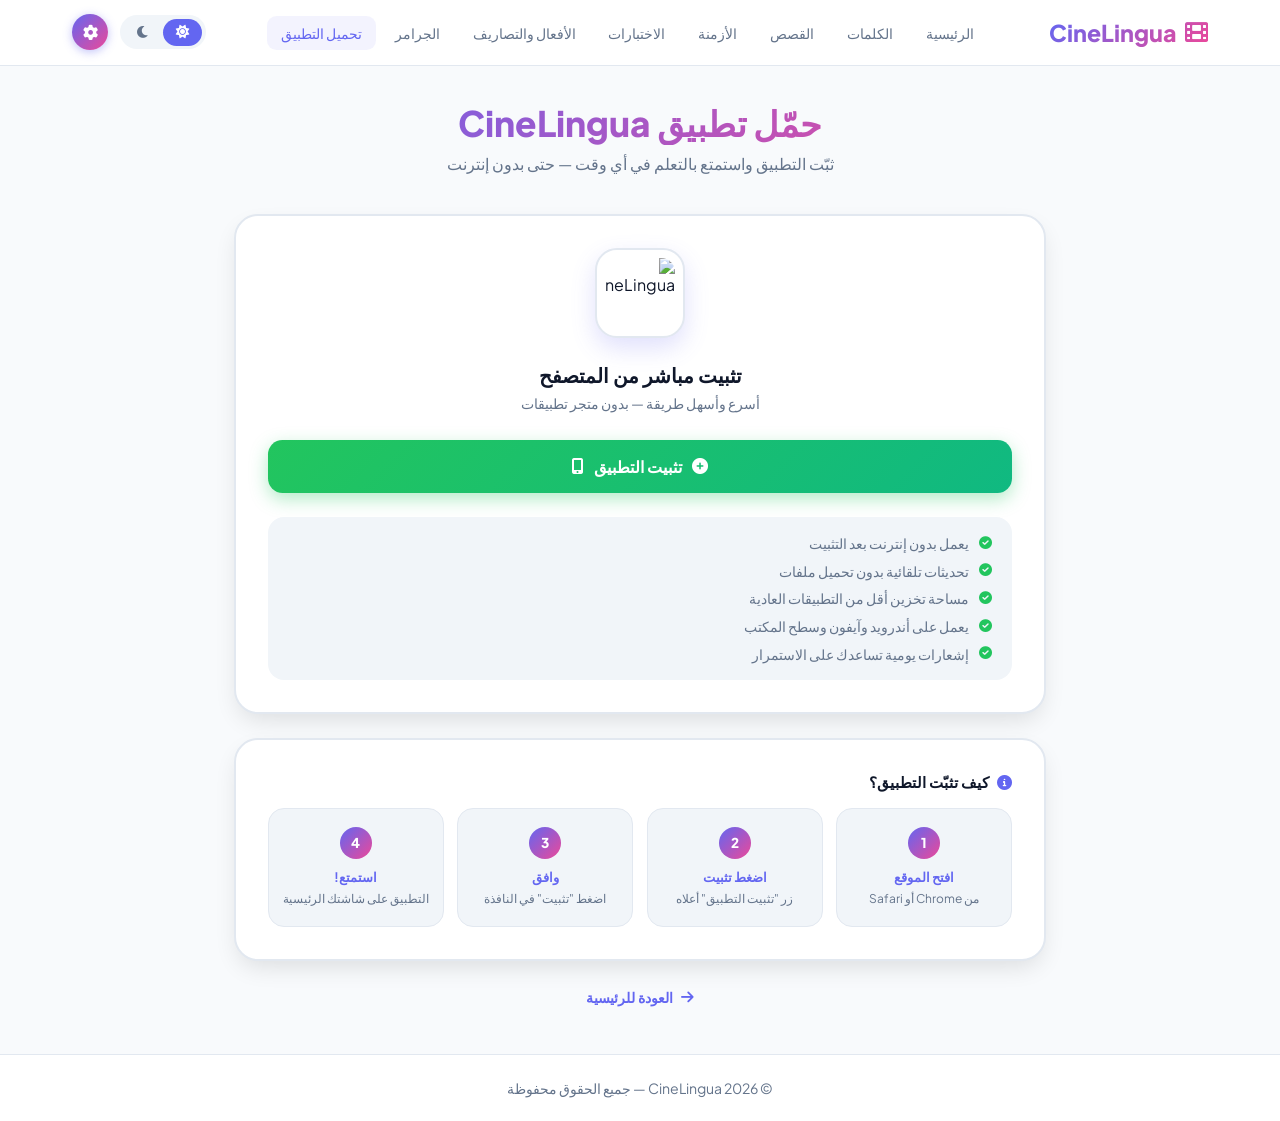
==== commit 75d0cb5e: "revert: undo all architectural changes and restore original codebase Co-authored-by: riad325r-maker " ====
--- a/download.html
+++ b/download.html
@@ -8,62 +8,404 @@
     <meta name="theme-color" content="#6366f1">
     <link rel="stylesheet" href="https://cdnjs.cloudflare.com/ajax/libs/font-awesome/6.0.0/css/all.min.css">
     <link href="https://fonts.googleapis.com/css2?family=Plus+Jakarta+Sans:wght@300;400;500;600;700;800&display=swap" rel="stylesheet">
-    <link rel="stylesheet" href="style.css">
+    <style>
+        * { margin: 0; padding: 0; box-sizing: border-box; }
+        :root {
+            --primary: #6366f1; --primary-dark: #4f46e5; --secondary: #ec4899;
+            --success: #22c55e; --border: #e2e8f0;
+            --shadow: 0 4px 6px -1px rgba(0,0,0,0.08);
+            --shadow-lg: 0 10px 25px -5px rgba(0,0,0,0.12);
+            --bg-primary: #f8fafc; --bg-card: #ffffff; --bg-secondary: #f1f5f9;
+            --text-primary: #0f172a; --text-secondary: #64748b;
+        }
+        [data-theme="dark"] {
+            --border: #334155; --bg-primary: #0f172a; --bg-card: #1e293b;
+            --bg-secondary: #334155; --text-primary: #f8fafc; --text-secondary: #cbd5e1;
+        }
+        body { background: var(--bg-primary); color: var(--text-primary); font-family: 'Plus Jakarta Sans', sans-serif; transition: background 0.3s, color 0.3s; min-height: 100vh; }
+
+        /* NAVBAR */
+        .navbar { background: var(--bg-card); box-shadow: 0 1px 0 var(--border); position: fixed; width: 100%; top: 0; z-index: 1000; }
+        .nav-container { max-width: 1200px; margin: 0 auto; padding: 0.9rem 2rem; display: flex; justify-content: space-between; align-items: center; }
+        .logo { display: flex; align-items: center; gap: 0.5rem; font-size: 1.45rem; font-weight: 800; background: linear-gradient(135deg, var(--primary), var(--secondary)); -webkit-background-clip: text; -webkit-text-fill-color: transparent; text-decoration: none; }
+        .nav-menu { display: flex; gap: 0.25rem; list-style: none; }
+        .nav-menu a { text-decoration: none; color: var(--text-secondary); font-weight: 500; padding: 0.5rem 0.9rem; border-radius: 0.6rem; transition: all 0.2s; font-size: 0.9rem; }
+        .nav-menu a:hover, .nav-menu a.active { color: var(--primary); background: rgba(99,102,241,0.08); }
+        .nav-right { display: flex; align-items: center; gap: 0.75rem; }
+        .theme-toggle { display: flex; background: var(--bg-secondary); padding: 0.2rem; border-radius: 2rem; }
+        .theme-btn { padding: 0.4rem 0.8rem; border: none; background: transparent; border-radius: 2rem; cursor: pointer; color: var(--text-secondary); transition: all 0.2s; font-size: 0.85rem; }
+        .theme-btn.active { background: var(--primary); color: white; }
+        .menu-toggle { background: none; border: none; font-size: 1.5rem; color: var(--primary); cursor: pointer; display: none; }
+        .settings-btn { width: 36px; height: 36px; border-radius: 50%; background: linear-gradient(135deg, var(--primary), var(--secondary)); border: none; color: white; cursor: pointer; display: flex; align-items: center; justify-content: center; font-size: 0.95rem; transition: all 0.3s cubic-bezier(0.34,1.56,0.64,1); box-shadow: 0 2px 10px rgba(99,102,241,0.4); flex-shrink: 0; }
+        .settings-btn:hover { transform: rotate(90deg) scale(1.1); box-shadow: 0 4px 18px rgba(99,102,241,0.55); }
+
+        @media (max-width: 768px) {
+            .menu-toggle { display: block; }
+            .nav-menu { display: none; position: absolute; top: 100%; right: 0; left: 0; background: var(--bg-card); flex-direction: column; padding: 0.75rem; gap: 0.2rem; box-shadow: 0 10px 25px rgba(0,0,0,0.1); border-bottom: 1px solid var(--border); }
+            .nav-menu.show { display: flex; }
+            .nav-menu a { padding: 0.75rem 1rem; display: block; }
+        }
+
+        /* SETTINGS PANEL */
+        .settings-overlay { position: fixed; inset: 0; background: rgba(0,0,0,0.45); z-index: 9990; display: none; backdrop-filter: blur(4px); }
+        .settings-overlay.show { display: block; }
+        .settings-panel { position: fixed; top: 0; right: 0; z-index: 9991; width: 300px; max-width: 92vw; height: 100vh; background: var(--bg-card); display: flex; flex-direction: column; transform: translateX(110%); transition: transform 0.35s cubic-bezier(0.4,0,0.2,1); overflow: hidden; }
+        .settings-panel.show { transform: translateX(0); }
+        .settings-header { padding: 1.4rem 1.5rem; background: linear-gradient(135deg, var(--primary), var(--secondary)); color: white; display: flex; align-items: center; justify-content: space-between; flex-shrink: 0; }
+        .settings-header-left { display: flex; align-items: center; gap: 0.85rem; }
+        .settings-header-icon { width: 40px; height: 40px; border-radius: 0.65rem; background: rgba(255,255,255,0.2); display: flex; align-items: center; justify-content: center; font-size: 1.1rem; }
+        .settings-header-title { font-size: 1.05rem; font-weight: 800; }
+        .settings-header-sub { font-size: 0.72rem; opacity: 0.75; margin-top: 1px; }
+        .settings-close { width: 30px; height: 30px; border-radius: 50%; background: rgba(255,255,255,0.2); border: none; color: white; cursor: pointer; display: flex; align-items: center; justify-content: center; font-size: 0.85rem; transition: all 0.2s; }
+        .settings-close:hover { background: rgba(255,255,255,0.35); transform: rotate(90deg); }
+        .settings-body { flex: 1; overflow-y: auto; padding: 1.25rem; display: flex; flex-direction: column; gap: 1.4rem; }
+        .settings-section { display: flex; flex-direction: column; gap: 0.65rem; }
+        .settings-section-title { display: flex; align-items: center; gap: 0.5rem; font-size: 0.72rem; font-weight: 700; text-transform: uppercase; letter-spacing: 0.07em; color: var(--text-secondary); }
+        .settings-section-title i { color: var(--primary); }
+        .settings-theme-row { display: grid; grid-template-columns: 1fr 1fr; gap: 0.65rem; }
+        .settings-theme-btn { display: flex; flex-direction: column; align-items: center; gap: 0.5rem; padding: 0.85rem 0.5rem; border-radius: 0.9rem; border: 2px solid var(--border); background: var(--bg-secondary); cursor: pointer; font-size: 0.82rem; font-weight: 600; color: var(--text-secondary); font-family: inherit; position: relative; transition: all 0.2s; }
+        .settings-theme-btn:hover { border-color: rgba(99,102,241,0.4); color: var(--primary); }
+        .settings-theme-btn.active { border-color: var(--primary); background: rgba(99,102,241,0.08); color: var(--primary); }
+        .settings-theme-btn.active::after { content: '✓'; position: absolute; top: 6px; left: 8px; font-size: 0.65rem; font-weight: 800; width: 16px; height: 16px; background: var(--primary); color: white; border-radius: 50%; display: flex; align-items: center; justify-content: center; line-height: 16px; text-align: center; }
+        .theme-preview { width: 100%; height: 48px; border-radius: 0.5rem; overflow: hidden; display: flex; flex-direction: column; gap: 3px; padding: 5px; border: 1px solid rgba(0,0,0,0.07); }
+        .theme-preview.light { background: #f8fafc; } .theme-preview.dark { background: #0f172a; }
+        .theme-preview .p-bar { height: 6px; border-radius: 3px; background: linear-gradient(90deg,#6366f1,#ec4899); }
+        .theme-preview .p-card { height: 7px; border-radius: 3px; }
+        .theme-preview.light .p-card { background: white; border: 1px solid #e2e8f0; } .theme-preview.dark .p-card { background: #1e293b; border: 1px solid #334155; }
+        .theme-preview .p-card.short { width: 65%; }
+        .settings-lang-row { display: flex; flex-direction: column; gap: 0.5rem; }
+        .settings-lang-btn { display: flex; align-items: center; gap: 0.85rem; padding: 0.9rem 1rem; border-radius: 0.85rem; border: 2px solid var(--border); background: var(--bg-secondary); cursor: pointer; font-family: inherit; width: 100%; color: var(--text-primary); transition: all 0.2s; }
+        .settings-lang-btn:hover { border-color: rgba(99,102,241,0.4); }
+        .settings-lang-btn.active { border-color: var(--primary); background: rgba(99,102,241,0.08); }
+        .lang-flag { font-size: 1.4rem; flex-shrink: 0; }
+        .lang-info { display: flex; flex-direction: column; flex: 1; gap: 1px; }
+        .lang-name { font-size: 0.9rem; font-weight: 700; }
+        .lang-sub { font-size: 0.72rem; color: var(--text-secondary); }
+        .lang-check { color: var(--primary); font-size: 0.85rem; opacity: 0; transition: opacity 0.2s; }
+        .settings-lang-btn.active .lang-check { opacity: 1; }
+        .settings-notif-card { background: var(--bg-secondary); border: 1.5px solid var(--border); border-radius: 0.9rem; overflow: hidden; }
+        .settings-notif-top { display: flex; align-items: center; justify-content: space-between; padding: 0.85rem 1rem; border-bottom: 1px solid var(--border); }
+        .settings-notif-label { font-size: 0.88rem; font-weight: 600; }
+        .notif-badge { font-size: 0.72rem; font-weight: 700; padding: 0.25rem 0.65rem; border-radius: 2rem; }
+        .notif-badge.granted { background: rgba(34,197,94,0.12); color: #16a34a; }
+        .notif-badge.denied  { background: rgba(239,68,68,0.12);  color: #dc2626; }
+        .notif-badge.default { background: rgba(99,102,241,0.12); color: var(--primary); }
+        .notif-action-btn { width: 100%; padding: 0.85rem 1rem; border: none; background: linear-gradient(135deg, var(--primary), var(--secondary)); color: white; font-weight: 700; font-size: 0.88rem; cursor: pointer; font-family: inherit; display: flex; align-items: center; justify-content: center; gap: 0.5rem; transition: opacity 0.2s; }
+        .notif-action-btn:disabled { opacity: 0.5; cursor: not-allowed; background: var(--bg-secondary); color: var(--text-secondary); }
+        .settings-footer { padding: 1rem 1.5rem; border-top: 1px solid var(--border); text-align: center; font-size: 0.75rem; color: var(--text-secondary); flex-shrink: 0; }
+
+        /* LAYOUT */
+        .container { max-width: 860px; margin: 100px auto 3rem; padding: 0 1.5rem; }
+        .page-header { text-align: center; margin-bottom: 2.5rem; }
+        .page-header h1 { font-size: 2.2rem; font-weight: 800; background: linear-gradient(135deg, var(--primary), var(--secondary)); -webkit-background-clip: text; -webkit-text-fill-color: transparent; margin-bottom: 0.5rem; }
+        .page-header p { color: var(--text-secondary); font-size: 1rem; }
+
+        /* CARDS */
+        .dl-card { background: var(--bg-card); border-radius: 1.5rem; padding: 2rem; box-shadow: var(--shadow-lg); border: 2px solid var(--border); margin-bottom: 1.5rem; transition: border-color 0.3s; }
+        .dl-card:hover { border-color: rgba(99,102,241,0.2); }
+        .app-icon { width: 90px; height: 90px; background: white; border-radius: 22px; display: flex; align-items: center; justify-content: center; margin: 0 auto 1.5rem; box-shadow: 0 10px 25px rgba(99,102,241,0.2); padding: 8px; border: 2px solid var(--border); }
+        .app-icon img { width: 100%; height: 100%; object-fit: contain; border-radius: 14px; }
+        .card-title { text-align: center; font-size: 1.25rem; font-weight: 800; margin-bottom: 0.35rem; }
+        .card-sub { text-align: center; color: var(--text-secondary); font-size: 0.9rem; margin-bottom: 1.75rem; }
+
+        /* INSTALL BTN */
+        .install-btn { width: 100%; padding: 1rem; border-radius: 0.9rem; border: none; background: linear-gradient(135deg, #22c55e, #10b981); color: white; font-size: 1rem; font-weight: 700; cursor: pointer; font-family: inherit; display: flex; align-items: center; justify-content: center; gap: 0.65rem; box-shadow: 0 6px 18px rgba(34,197,94,0.35); transition: all 0.3s; margin-bottom: 1.5rem; }
+        .install-btn:hover { transform: translateY(-2px); box-shadow: 0 10px 25px rgba(34,197,94,0.45); }
+        .install-btn.installed { background: var(--bg-secondary); color: var(--text-secondary); box-shadow: none; cursor: default; transform: none; }
+
+        /* FEATURES */
+        .features { background: var(--bg-secondary); border-radius: 1rem; padding: 1.1rem 1.25rem; display: flex; flex-direction: column; gap: 0.6rem; }
+        .feat { display: flex; align-items: center; gap: 0.6rem; font-size: 0.88rem; color: var(--text-secondary); }
+        .feat i { color: var(--success); font-size: 0.8rem; flex-shrink: 0; }
+
+        /* STEPS */
+        .section-label { font-size: 0.95rem; font-weight: 700; display: flex; align-items: center; gap: 0.5rem; margin-bottom: 1rem; }
+        .section-label i { color: var(--primary); }
+        .steps { display: grid; grid-template-columns: repeat(4, 1fr); gap: 0.85rem; }
+        .step { background: var(--bg-secondary); border-radius: 1rem; padding: 1.1rem 0.75rem; text-align: center; border: 1.5px solid var(--border); transition: all 0.25s; }
+        .step:hover { border-color: rgba(99,102,241,0.3); transform: translateY(-3px); }
+        .step-n { width: 32px; height: 32px; background: linear-gradient(135deg, var(--primary), var(--secondary)); color: white; border-radius: 50%; display: flex; align-items: center; justify-content: center; font-weight: 800; font-size: 0.85rem; margin: 0 auto 0.6rem; }
+        .step h4 { font-size: 0.82rem; font-weight: 700; color: var(--primary); margin-bottom: 0.3rem; }
+        .step p { font-size: 0.75rem; color: var(--text-secondary); line-height: 1.5; }
+
+        /* BACK */
+        .back { text-align: center; margin-top: 1.5rem; }
+        .back a { color: var(--primary); text-decoration: none; display: inline-flex; align-items: center; gap: 0.5rem; font-weight: 600; font-size: 0.9rem; transition: gap 0.2s; }
+        .back a:hover { gap: 0.75rem; }
+
+        /* FOOTER */
+        .footer { background: var(--bg-card); border-top: 1px solid var(--border); text-align: center; padding: 1.5rem; color: var(--text-secondary); font-size: 0.88rem; margin-top: 3rem; }
+
+        @media (max-width: 600px) {
+            .steps { grid-template-columns: repeat(2, 1fr); }
+            .dl-card { padding: 1.35rem; }
+        }
+    </style>
 </head>
-<body class="loading">
+<body>
+
+    <!-- SETTINGS PANEL -->
+    <div class="settings-overlay" id="settingsOverlay" onclick="closeSettings()"></div>
+    <div class="settings-panel" id="settingsPanel">
+        <div class="settings-header">
+            <div class="settings-header-left">
+                <div class="settings-header-icon"><i class="fas fa-sliders-h"></i></div>
+                <div>
+                    <div class="settings-header-title" id="s-title">الإعدادات</div>
+                    <div class="settings-header-sub">CineLingua</div>
+                </div>
+            </div>
+            <button class="settings-close" onclick="closeSettings()"><i class="fas fa-times"></i></button>
+        </div>
+        <div class="settings-body">
+            <div class="settings-section">
+                <div class="settings-section-title"><i class="fas fa-palette"></i> <span id="s-appearance">المظهر</span></div>
+                <div class="settings-theme-row">
+                    <button class="settings-theme-btn" id="btn-light" onclick="setTheme('light')">
+                        <div class="theme-preview light"><div class="p-bar"></div><div class="p-card"></div><div class="p-card short"></div></div>
+                        <i class="fas fa-sun"></i> <span id="s-light">فاتح</span>
+                    </button>
+                    <button class="settings-theme-btn" id="btn-dark" onclick="setTheme('dark')">
+                        <div class="theme-preview dark"><div class="p-bar"></div><div class="p-card"></div><div class="p-card short"></div></div>
+                        <i class="fas fa-moon"></i> <span id="s-dark">داكن</span>
+                    </button>
+                </div>
+            </div>
+            <div class="settings-section">
+                <div class="settings-section-title"><i class="fas fa-globe"></i> <span id="s-lang">اللغة</span></div>
+                <div class="settings-lang-row">
+                    <button class="settings-lang-btn" id="lang-ar" onclick="setLang('ar')">
+                        <span class="lang-flag"></span>
+                        <div class="lang-info"><span class="lang-name">العربية</span><span class="lang-sub">Arabic</span></div>
+                        <i class="fas fa-check lang-check"></i>
+                    </button>
+                    <button class="settings-lang-btn" id="lang-en" onclick="setLang('en')">
+                        <span class="lang-flag"></span>
+                        <div class="lang-info"><span class="lang-name">English</span><span class="lang-sub">الإنجليزية</span></div>
+                        <i class="fas fa-check lang-check"></i>
+                    </button>
+                </div>
+            </div>
+            <div class="settings-section">
+                <div class="settings-section-title"><i class="fas fa-bell"></i> <span id="s-notif">الإشعارات</span></div>
+                <div class="settings-notif-card">
+                    <div class="settings-notif-top">
+                        <span class="settings-notif-label" id="s-notif-status">حالة الإشعارات</span>
+                        <span class="notif-badge default" id="notifBadge">غير محددة</span>
+                    </div>
+                    <button class="notif-action-btn" id="notifActionBtn" onclick="requestNotifSettings()">
+                        <i class="fas fa-bell"></i> <span id="s-notif-btn">تفعيل الإشعارات</span>
+                    </button>
+                </div>
+            </div>
+        </div>
+        <div class="settings-footer">CineLingua • v2.0</div>
+    </div>
+
+    <!-- NAVBAR -->
+    <nav class="navbar">
+        <div class="nav-container">
+            <a class="logo" href="index.html"><i class="fas fa-film"></i> CineLingua</a>
+            <button class="menu-toggle" onclick="toggleMenu()"><i class="fas fa-bars"></i></button>
+            <ul class="nav-menu" id="navMenu">
+                <li><a href="index.html" id="nav-home">الرئيسية</a></li>
+                <li><a href="lessons.html" id="nav-lessons">الكلمات</a></li>
+                <li><a href="stories.html" id="nav-stories">القصص</a></li>
+                <li><a href="tenses.html" id="nav-tenses">الأزمنة</a></li>
+                <li><a href="quiz.html" id="nav-quiz">الاختبارات</a></li>
+                  <li><a href="verbs.html" id="nav-quiz">الأفعال والتصاريف</a></li>
+                   <li><a href="grammar.html" id="nav-quiz">الجرامر</a></li>
+                <li><a href="download.html" id="nav-download" class="active">تحميل التطبيق</a></li>
+            </ul>
+            <div class="nav-right">
+                <div class="theme-toggle">
+                    <button class="theme-btn active" onclick="setTheme('light')"><i class="fas fa-sun"></i></button>
+                    <button class="theme-btn" onclick="setTheme('dark')"><i class="fas fa-moon"></i></button>
+                </div>
+                <button class="settings-btn" onclick="openSettings()"><i class="fas fa-cog"></i></button>
+            </div>
+        </div>
+    </nav>
 
     <div class="container">
         <div class="page-header">
-            <h1 data-i18n="page-title">حمّل تطبيق CineLingua</h1>
-            <p data-i18n="page-sub">ثبّت التطبيق واستمتع بالتعلم في أي وقت — حتى بدون إنترنت</p>
+            <h1 id="page-title">حمّل تطبيق CineLingua</h1>
+            <p id="page-sub">ثبّت التطبيق واستمتع بالتعلم في أي وقت — حتى بدون إنترنت</p>
         </div>
 
         <div class="dl-card">
             <div class="app-icon">
                 <img src="https://i.postimg.cc/J4xdc62M/20260305-233826.png" alt="CineLingua">
             </div>
-            <div class="card-title" data-i18n="card-title">تثبيت مباشر من المتصفح</div>
-            <div class="card-sub" data-i18n="card-sub">أسرع وأسهل طريقة — بدون متجر تطبيقات</div>
+            <div class="card-title" id="card-title">تثبيت مباشر من المتصفح</div>
+            <div class="card-sub" id="card-sub">أسرع وأسهل طريقة — بدون متجر تطبيقات</div>
 
             <button class="install-btn" id="installBtn" onclick="handleInstall()">
                 <i class="fas fa-plus-circle"></i>
-                <span data-i18n="install-btn-txt">تثبيت التطبيق</span>
+                <span id="install-btn-txt">تثبيت التطبيق</span>
                 <i class="fas fa-mobile-alt"></i>
             </button>
 
             <div class="features">
-                <div class="feat"><i class="fas fa-check-circle"></i> <span data-i18n="f1">يعمل بدون إنترنت بعد التثبيت</span></div>
-                <div class="feat"><i class="fas fa-check-circle"></i> <span data-i18n="f2">تحديثات تلقائية بدون تحميل ملفات</span></div>
-                <div class="feat"><i class="fas fa-check-circle"></i> <span data-i18n="f3">مساحة تخزين أقل من التطبيقات العادية</span></div>
-                <div class="feat"><i class="fas fa-check-circle"></i> <span data-i18n="f4">يعمل على أندرويد وآيفون وسطح المكتب</span></div>
-                <div class="feat"><i class="fas fa-check-circle"></i> <span data-i18n="f5">إشعارات يومية تساعدك على الاستمرار</span></div>
+                <div class="feat"><i class="fas fa-check-circle"></i> <span id="f1">يعمل بدون إنترنت بعد التثبيت</span></div>
+                <div class="feat"><i class="fas fa-check-circle"></i> <span id="f2">تحديثات تلقائية بدون تحميل ملفات</span></div>
+                <div class="feat"><i class="fas fa-check-circle"></i> <span id="f3">مساحة تخزين أقل من التطبيقات العادية</span></div>
+                <div class="feat"><i class="fas fa-check-circle"></i> <span id="f4">يعمل على أندرويد وآيفون وسطح المكتب</span></div>
+                <div class="feat"><i class="fas fa-check-circle"></i> <span id="f5">إشعارات يومية تساعدك على الاستمرار</span></div>
             </div>
         </div>
 
         <div class="dl-card">
-            <div class="section-label"><i class="fas fa-info-circle"></i> <span data-i18n="steps-title">كيف تثبّت التطبيق؟</span></div>
+            <div class="section-label"><i class="fas fa-info-circle"></i> <span id="steps-title">كيف تثبّت التطبيق؟</span></div>
             <div class="steps">
-                <div class="step"><div class="step-n">1</div><h4 data-i18n="s1t">افتح الموقع</h4><p data-i18n="s1d">من Chrome أو Safari</p></div>
-                <div class="step"><div class="step-n">2</div><h4 data-i18n="s2t">اضغط تثبيت</h4><p data-i18n="s2d">زر "تثبيت التطبيق" أعلاه</p></div>
-                <div class="step"><div class="step-n">3</div><h4 data-i18n="s3t">وافق</h4><p data-i18n="s3d">اضغط "تثبيت" في النافذة</p></div>
-                <div class="step"><div class="step-n">4</div><h4 data-i18n="s4t">استمتع!</h4><p data-i18n="s4d">التطبيق على شاشتك الرئيسية</p></div>
+                <div class="step"><div class="step-n">1</div><h4 id="s1t">افتح الموقع</h4><p id="s1d">من Chrome أو Safari</p></div>
+                <div class="step"><div class="step-n">2</div><h4 id="s2t">اضغط تثبيت</h4><p id="s2d">زر "تثبيت التطبيق" أعلاه</p></div>
+                <div class="step"><div class="step-n">3</div><h4 id="s3t">وافق</h4><p id="s3d">اضغط "تثبيت" في النافذة</p></div>
+                <div class="step"><div class="step-n">4</div><h4 id="s4t">استمتع!</h4><p id="s4d">التطبيق على شاشتك الرئيسية</p></div>
             </div>
         </div>
 
         <div class="back">
-            <a href="index.html"><i class="fas fa-arrow-right"></i> <span data-i18n="back-txt">العودة للرئيسية</span></a>
+            <a href="index.html"><i class="fas fa-arrow-right"></i> <span id="back-txt">العودة للرئيسية</span></a>
         </div>
     </div>
 
-    <script src="translation.js"></script>
-    <script src="core.js"></script>
+    <footer class="footer">
+        <p id="footer-txt">© 2026 CineLingua — جميع الحقوق محفوظة</p>
+    </footer>
+
     <script>
-        // PWA INSTALL LOGIC
+        // ===== I18N =====
+        const i18n = {
+            ar: {
+                'nav-home':'الرئيسية','nav-lessons':'الكلمات','nav-stories':'القصص',
+                'nav-tenses':'الأزمنة','nav-quiz':'الاختبارات','nav-download':'تحميل التطبيق',
+                's-title':'الإعدادات','s-appearance':'المظهر','s-light':'فاتح','s-dark':'داكن',
+                's-lang':'اللغة','s-notif':'الإشعارات','s-notif-status':'حالة الإشعارات',
+                's-notif-btn':'تفعيل الإشعارات',
+                'page-title':'حمّل تطبيق CineLingua',
+                'page-sub':'ثبّت التطبيق واستمتع بالتعلم في أي وقت — حتى بدون إنترنت',
+                'card-title':'تثبيت مباشر من المتصفح','card-sub':'أسرع وأسهل طريقة — بدون متجر تطبيقات',
+                'install-btn-txt':'تثبيت التطبيق',
+                'f1':'يعمل بدون إنترنت بعد التثبيت','f2':'تحديثات تلقائية بدون تحميل ملفات',
+                'f3':'مساحة تخزين أقل من التطبيقات العادية','f4':'يعمل على أندرويد وآيفون وسطح المكتب',
+                'f5':'إشعارات يومية تساعدك على الاستمرار',
+                'steps-title':'كيف تثبّت التطبيق؟',
+                's1t':'افتح الموقع','s1d':'من Chrome أو Safari',
+                's2t':'اضغط تثبيت','s2d':'زر "تثبيت التطبيق" أعلاه',
+                's3t':'وافق','s3d':'اضغط "تثبيت" في النافذة',
+                's4t':'استمتع!','s4d':'التطبيق على شاشتك الرئيسية',
+                'back-txt':'العودة للرئيسية',
+                'footer-txt':'© 2026 CineLingua — جميع الحقوق محفوظة',
+                'installed-txt':'التطبيق مثبّت ✓'
+            },
+            en: {
+                'nav-home':'Home','nav-lessons':'Words','nav-stories':'Stories',
+                'nav-tenses':'Tenses','nav-quiz':'Quiz','nav-download':'Download',
+                's-title':'Settings','s-appearance':'Appearance','s-light':'Light','s-dark':'Dark',
+                's-lang':'Language','s-notif':'Notifications','s-notif-status':'Notification Status',
+                's-notif-btn':'Enable Notifications',
+                'page-title':'Download CineLingua','page-sub':'Install the app and learn anytime — even offline',
+                'card-title':'Install from your browser','card-sub':'Fastest way — no app store needed',
+                'install-btn-txt':'Install App',
+                'f1':'Works offline after install','f2':'Auto updates, no downloads needed',
+                'f3':'Uses less storage than regular apps','f4':'Works on Android, iPhone & desktop',
+                'f5':'Daily reminders to keep you learning',
+                'steps-title':'How to install?',
+                's1t':'Open site','s1d':'In Chrome or Safari',
+                's2t':'Tap Install','s2d':'The button above',
+                's3t':'Confirm','s3d':'Tap Install in popup',
+                's4t':'Enjoy!','s4d':'App is on your home screen',
+                'back-txt':'Back to Home',
+                'footer-txt':'© 2026 CineLingua — All Rights Reserved',
+                'installed-txt':'App Installed ✓'
+            }
+        };
+
+        let currentLang = localStorage.getItem('cl-lang') || 'ar';
+
+        function tr(k) { return (i18n[currentLang] && i18n[currentLang][k]) || (i18n.ar && i18n.ar[k]) || k; }
+
+        function applyLang() {
+            document.documentElement.lang = currentLang;
+            document.documentElement.dir  = currentLang === 'ar' ? 'rtl' : 'ltr';
+            Object.keys(i18n[currentLang]).forEach(id => {
+                const el = document.getElementById(id);
+                if (el) el.innerHTML = i18n[currentLang][id];
+            });
+            document.getElementById('lang-ar')?.classList.toggle('active', currentLang === 'ar');
+            document.getElementById('lang-en')?.classList.toggle('active', currentLang === 'en');
+        }
+
+        function setLang(lang) { currentLang = lang; localStorage.setItem('cl-lang', lang); applyLang(); }
+
+        // ===== SETTINGS =====
+        function openSettings() {
+            const overlay = document.getElementById('settingsOverlay');
+            const panel   = document.getElementById('settingsPanel');
+            if (!overlay || !panel) return;
+            overlay.classList.add('show');
+            panel.classList.add('show');
+            refreshNotifBadge();
+        }
+        function closeSettings() {
+            document.getElementById('settingsOverlay').classList.remove('show');
+            document.getElementById('settingsPanel').classList.remove('show');
+        }
+        function refreshNotifBadge() {
+            const perm  = ('Notification' in window) ? Notification.permission : 'default';
+            const badge = document.getElementById('notifBadge');
+            const btn   = document.getElementById('notifActionBtn');
+            if (!badge || !btn) return;
+            badge.className = 'notif-badge ' + perm;
+            badge.textContent = perm === 'granted' ? 'مفعّلة ✓' : perm === 'denied' ? 'محظورة' : 'غير محددة';
+            btn.disabled = (perm === 'granted' || perm === 'denied');
+            document.getElementById('s-notif-btn').textContent =
+                perm === 'granted' ? 'مفعّلة ✓' : perm === 'denied' ? 'محظورة' : tr('s-notif-btn');
+        }
+        async function requestNotifSettings() {
+            if (!('Notification' in window)) return;
+            const r = await Notification.requestPermission();
+            refreshNotifBadge();
+            if (r === 'granted') {
+                if (typeof window.saveFCMTokenAfterPermission === 'function') setTimeout(window.saveFCMTokenAfterPermission, 2000);
+                if ('serviceWorker' in navigator) {
+                    navigator.serviceWorker.ready.then(reg => reg.showNotification('CineLingua 🎓', {
+                        body: 'تم تفعيل الإشعارات! 🔔',
+                        icon: 'https://i.postimg.cc/J4xdc62M/20260305-233826.png',
+                        vibrate: [200, 100, 200]
+                    }));
+                }
+            }
+        }
+
+        // ===== THEME =====
+        window.setTheme = function(theme) {
+            document.documentElement.setAttribute('data-theme', theme);
+            localStorage.setItem('theme', theme);
+            document.querySelectorAll('.theme-btn').forEach(b => {
+                const icon = b.querySelector('i');
+                b.classList.toggle('active',
+                    (theme === 'light' && icon && icon.classList.contains('fa-sun')) ||
+                    (theme === 'dark'  && icon && icon.classList.contains('fa-moon'))
+                );
+            });
+            document.getElementById('btn-light')?.classList.toggle('active', theme === 'light');
+            document.getElementById('btn-dark')?.classList.toggle('active', theme === 'dark');
+        };
+        setTheme(localStorage.getItem('theme') || 'light');
+
+        // ===== NAV =====
+        function toggleMenu() { document.getElementById('navMenu').classList.toggle('show'); }
+        document.querySelectorAll('.nav-menu a').forEach(a =>
+            a.addEventListener('click', () => document.getElementById('navMenu').classList.remove('show'))
+        );
+
+        // ===== PWA INSTALL =====
         let deferredPrompt = null;
         window.addEventListener('beforeinstallprompt', e => { e.preventDefault(); deferredPrompt = e; });
 
         async function handleInstall() {
-            const currentLang = localStorage.getItem('cl-lang') || 'ar';
             if (!deferredPrompt) {
                 alert(currentLang === 'ar'
                     ? 'افتح قائمة المتصفح (⋮) ثم اضغط "تثبيت التطبيق"'
@@ -74,23 +416,59 @@
             const { outcome } = await deferredPrompt.userChoice;
             deferredPrompt = null;
             if (outcome === 'accepted') {
-                updateInstallBtn(true);
+                const btn = document.getElementById('installBtn');
+                btn.classList.add('installed');
+                document.getElementById('install-btn-txt').textContent = tr('installed-txt');
             }
         }
 
-        function updateInstallBtn(installed) {
-            const btn = document.getElementById('installBtn');
-            const txt = btn.querySelector('[data-i18n]');
-            if (installed) {
-                btn.classList.add('installed');
-                txt.setAttribute('data-i18n', 'installed-txt');
-                if (window.i18nEngine) window.i18nEngine.applyLanguage();
-            }
-        }
-
         if (window.matchMedia('(display-mode: standalone)').matches || window.navigator.standalone) {
-            updateInstallBtn(true);
-        }
+            document.getElementById('installBtn').classList.add('installed');
+            document.getElementById('install-btn-txt').textContent = '✓ التطبيق مثبّت';
+        }
+
+        applyLang();
+        setTheme(localStorage.getItem('theme') || 'light'); // أعد تطبيق الثيم بعد applyLang
     </script>
+
+    <!-- Firebase -->
+    <script src="https://www.gstatic.com/firebasejs/10.7.0/firebase-app-compat.js"></script>
+    <script src="https://www.gstatic.com/firebasejs/10.7.0/firebase-messaging-compat.js"></script>
+    <script src="https://www.gstatic.com/firebasejs/10.7.0/firebase-firestore-compat.js"></script>
+    <script>
+    (function() {
+        const _cfg = {
+            apiKey: "AIzaSyCvi0VCJv3j6p8ICT1f97TePwDXAazmQMw",
+            authDomain: "cinelingua-fe7f1.firebaseapp.com",
+            projectId: "cinelingua-fe7f1",
+            storageBucket: "cinelingua-fe7f1.firebasestorage.app",
+            messagingSenderId: "157697610841",
+            appId: "1:157697610841:web:529db81f264e1a84ab0d48"
+        };
+        const VAPID = "BLRwJpw7gMvb5-pZVmo_zw0el29GABJhFAYMWMso3mcMHU_mQsOLnuL5x7YfRoQ_ujItpTuslqg_LM56Mdom5v4";
+        if (!firebase.apps.length) firebase.initializeApp(_cfg);
+        let _msg = null;
+        try { _msg = firebase.messaging(); console.log('✅ Firebase messaging OK'); } catch(e) { console.log('❌ Firebase messaging error:', e.message); }
+        async function _saveToken() {
+            try {
+                if (!_msg) { console.log('❌ _msg is null'); return; }
+                if (Notification.permission !== 'granted') { console.log('❌ permission:', Notification.permission); return; }
+                console.log('⏳ Getting FCM token...');
+                const token = await _msg.getToken({ vapidKey: VAPID, serviceWorkerRegistration: swRegistration || undefined });
+                if (!token) { console.log('❌ token is empty'); return; }
+                console.log('✅ Token:', token.substring(0,20) + '...');
+                await firebase.firestore().collection('fcmTokens').doc(token).set({
+                    token, page: window.location.pathname,
+                    lastSeen: firebase.firestore.FieldValue.serverTimestamp()
+                }, { merge: true });
+                console.log('✅ Token saved to Firestore!');
+                }, { merge: true });
+            } catch(e) {}
+        }
+        window.addEventListener('load', () => { if (Notification.permission === 'granted') setTimeout(_saveToken, 3000); });
+        window.saveFCMTokenAfterPermission = _saveToken;
+    })();
+    </script>
+
 </body>
-</html>
+                        </html>
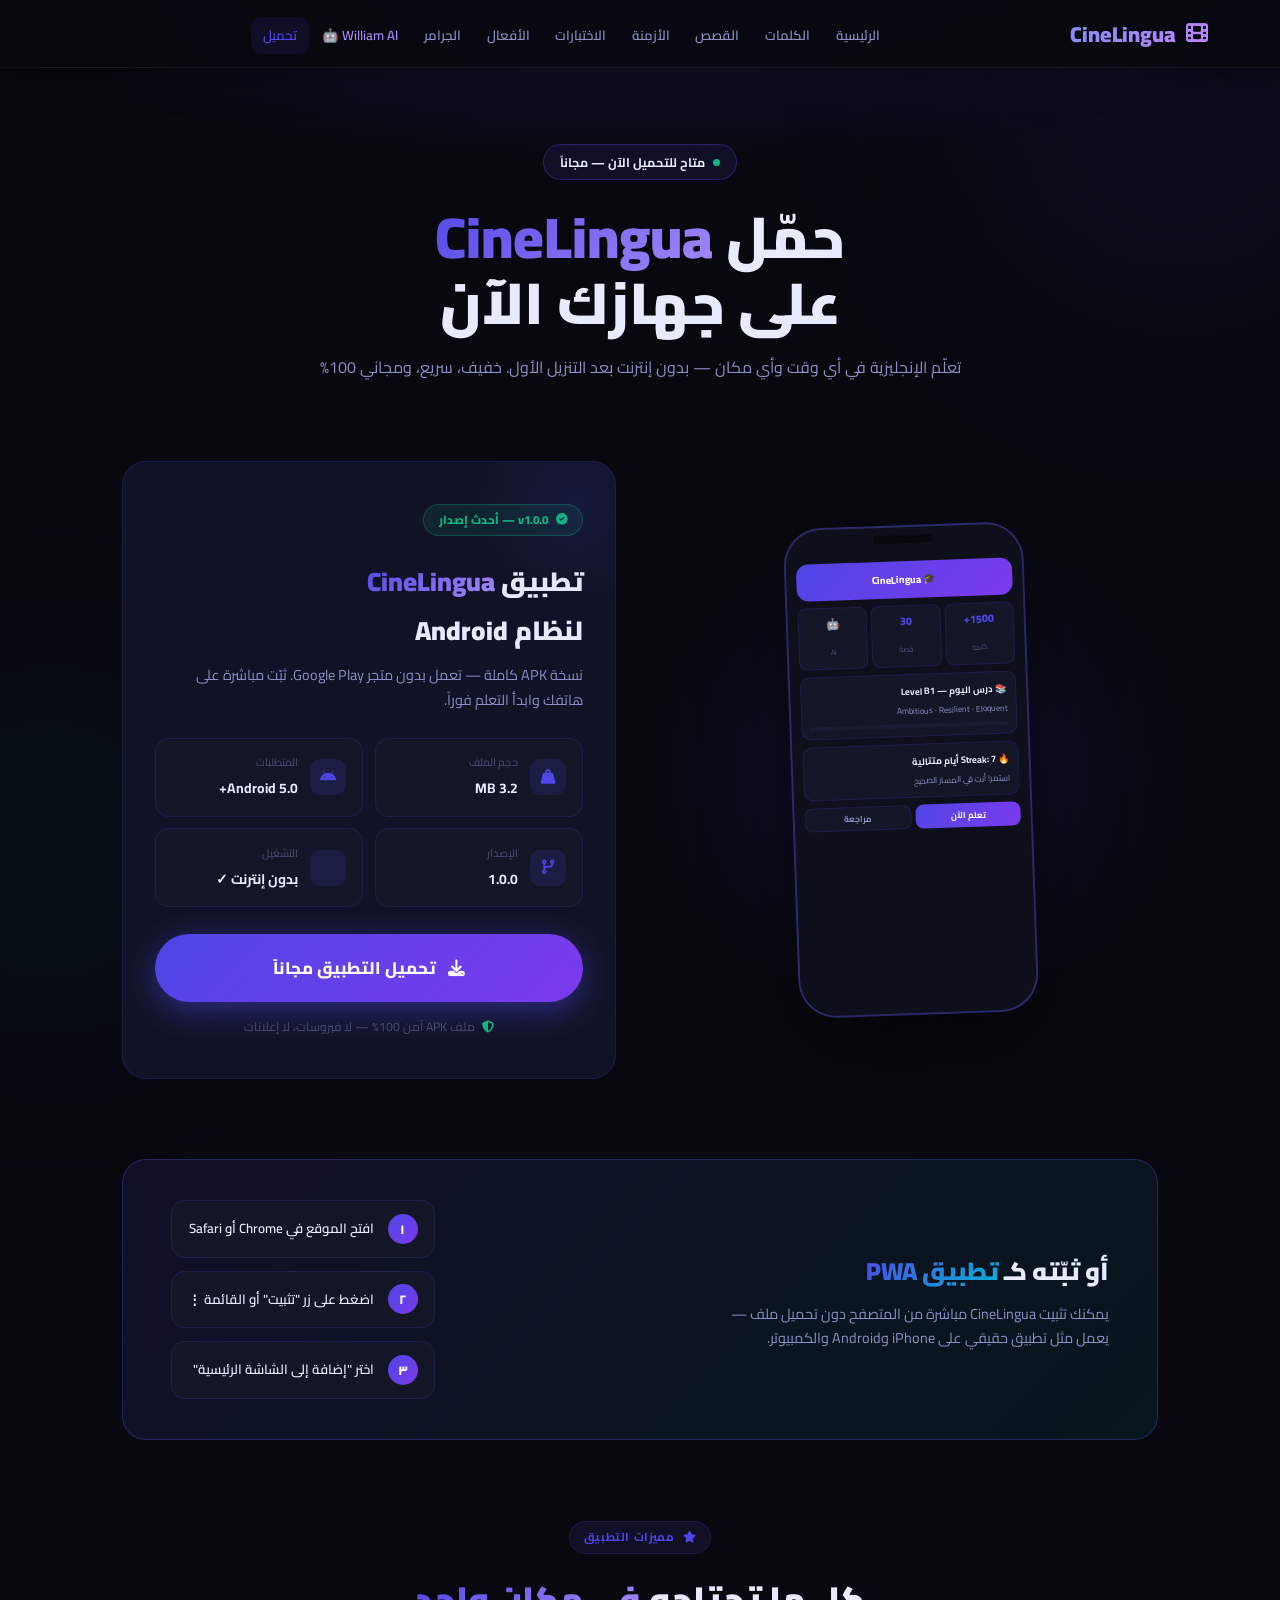
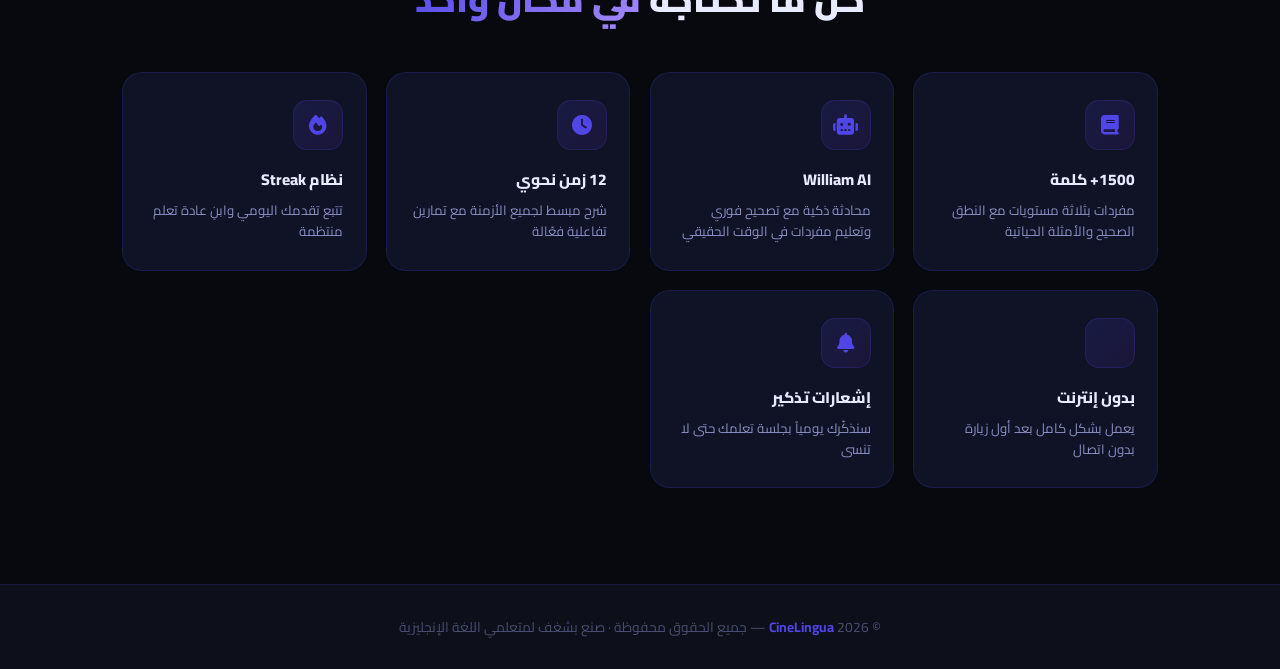
==== commit 7673b47c: "Add files via upload" ====
--- a/download.html
+++ b/download.html
@@ -1,474 +1,526 @@
 <!DOCTYPE html>
 <html lang="ar" dir="rtl">
 <head>
-    <meta charset="UTF-8">
-    <meta name="viewport" content="width=device-width, initial-scale=1.0">
-    <title>CineLingua | تحميل التطبيق</title>
-    <link rel="manifest" href="manifest.json">
-    <meta name="theme-color" content="#6366f1">
-    <link rel="stylesheet" href="https://cdnjs.cloudflare.com/ajax/libs/font-awesome/6.0.0/css/all.min.css">
-    <link href="https://fonts.googleapis.com/css2?family=Plus+Jakarta+Sans:wght@300;400;500;600;700;800&display=swap" rel="stylesheet">
-    <style>
-        * { margin: 0; padding: 0; box-sizing: border-box; }
-        :root {
-            --primary: #6366f1; --primary-dark: #4f46e5; --secondary: #ec4899;
-            --success: #22c55e; --border: #e2e8f0;
-            --shadow: 0 4px 6px -1px rgba(0,0,0,0.08);
-            --shadow-lg: 0 10px 25px -5px rgba(0,0,0,0.12);
-            --bg-primary: #f8fafc; --bg-card: #ffffff; --bg-secondary: #f1f5f9;
-            --text-primary: #0f172a; --text-secondary: #64748b;
-        }
-        [data-theme="dark"] {
-            --border: #334155; --bg-primary: #0f172a; --bg-card: #1e293b;
-            --bg-secondary: #334155; --text-primary: #f8fafc; --text-secondary: #cbd5e1;
-        }
-        body { background: var(--bg-primary); color: var(--text-primary); font-family: 'Plus Jakarta Sans', sans-serif; transition: background 0.3s, color 0.3s; min-height: 100vh; }
-
-        /* NAVBAR */
-        .navbar { background: var(--bg-card); box-shadow: 0 1px 0 var(--border); position: fixed; width: 100%; top: 0; z-index: 1000; }
-        .nav-container { max-width: 1200px; margin: 0 auto; padding: 0.9rem 2rem; display: flex; justify-content: space-between; align-items: center; }
-        .logo { display: flex; align-items: center; gap: 0.5rem; font-size: 1.45rem; font-weight: 800; background: linear-gradient(135deg, var(--primary), var(--secondary)); -webkit-background-clip: text; -webkit-text-fill-color: transparent; text-decoration: none; }
-        .nav-menu { display: flex; gap: 0.25rem; list-style: none; }
-        .nav-menu a { text-decoration: none; color: var(--text-secondary); font-weight: 500; padding: 0.5rem 0.9rem; border-radius: 0.6rem; transition: all 0.2s; font-size: 0.9rem; }
-        .nav-menu a:hover, .nav-menu a.active { color: var(--primary); background: rgba(99,102,241,0.08); }
-        .nav-right { display: flex; align-items: center; gap: 0.75rem; }
-        .theme-toggle { display: flex; background: var(--bg-secondary); padding: 0.2rem; border-radius: 2rem; }
-        .theme-btn { padding: 0.4rem 0.8rem; border: none; background: transparent; border-radius: 2rem; cursor: pointer; color: var(--text-secondary); transition: all 0.2s; font-size: 0.85rem; }
-        .theme-btn.active { background: var(--primary); color: white; }
-        .menu-toggle { background: none; border: none; font-size: 1.5rem; color: var(--primary); cursor: pointer; display: none; }
-        .settings-btn { width: 36px; height: 36px; border-radius: 50%; background: linear-gradient(135deg, var(--primary), var(--secondary)); border: none; color: white; cursor: pointer; display: flex; align-items: center; justify-content: center; font-size: 0.95rem; transition: all 0.3s cubic-bezier(0.34,1.56,0.64,1); box-shadow: 0 2px 10px rgba(99,102,241,0.4); flex-shrink: 0; }
-        .settings-btn:hover { transform: rotate(90deg) scale(1.1); box-shadow: 0 4px 18px rgba(99,102,241,0.55); }
-
-        @media (max-width: 768px) {
-            .menu-toggle { display: block; }
-            .nav-menu { display: none; position: absolute; top: 100%; right: 0; left: 0; background: var(--bg-card); flex-direction: column; padding: 0.75rem; gap: 0.2rem; box-shadow: 0 10px 25px rgba(0,0,0,0.1); border-bottom: 1px solid var(--border); }
-            .nav-menu.show { display: flex; }
-            .nav-menu a { padding: 0.75rem 1rem; display: block; }
-        }
-
-        /* SETTINGS PANEL */
-        .settings-overlay { position: fixed; inset: 0; background: rgba(0,0,0,0.45); z-index: 9990; display: none; backdrop-filter: blur(4px); }
-        .settings-overlay.show { display: block; }
-        .settings-panel { position: fixed; top: 0; right: 0; z-index: 9991; width: 300px; max-width: 92vw; height: 100vh; background: var(--bg-card); display: flex; flex-direction: column; transform: translateX(110%); transition: transform 0.35s cubic-bezier(0.4,0,0.2,1); overflow: hidden; }
-        .settings-panel.show { transform: translateX(0); }
-        .settings-header { padding: 1.4rem 1.5rem; background: linear-gradient(135deg, var(--primary), var(--secondary)); color: white; display: flex; align-items: center; justify-content: space-between; flex-shrink: 0; }
-        .settings-header-left { display: flex; align-items: center; gap: 0.85rem; }
-        .settings-header-icon { width: 40px; height: 40px; border-radius: 0.65rem; background: rgba(255,255,255,0.2); display: flex; align-items: center; justify-content: center; font-size: 1.1rem; }
-        .settings-header-title { font-size: 1.05rem; font-weight: 800; }
-        .settings-header-sub { font-size: 0.72rem; opacity: 0.75; margin-top: 1px; }
-        .settings-close { width: 30px; height: 30px; border-radius: 50%; background: rgba(255,255,255,0.2); border: none; color: white; cursor: pointer; display: flex; align-items: center; justify-content: center; font-size: 0.85rem; transition: all 0.2s; }
-        .settings-close:hover { background: rgba(255,255,255,0.35); transform: rotate(90deg); }
-        .settings-body { flex: 1; overflow-y: auto; padding: 1.25rem; display: flex; flex-direction: column; gap: 1.4rem; }
-        .settings-section { display: flex; flex-direction: column; gap: 0.65rem; }
-        .settings-section-title { display: flex; align-items: center; gap: 0.5rem; font-size: 0.72rem; font-weight: 700; text-transform: uppercase; letter-spacing: 0.07em; color: var(--text-secondary); }
-        .settings-section-title i { color: var(--primary); }
-        .settings-theme-row { display: grid; grid-template-columns: 1fr 1fr; gap: 0.65rem; }
-        .settings-theme-btn { display: flex; flex-direction: column; align-items: center; gap: 0.5rem; padding: 0.85rem 0.5rem; border-radius: 0.9rem; border: 2px solid var(--border); background: var(--bg-secondary); cursor: pointer; font-size: 0.82rem; font-weight: 600; color: var(--text-secondary); font-family: inherit; position: relative; transition: all 0.2s; }
-        .settings-theme-btn:hover { border-color: rgba(99,102,241,0.4); color: var(--primary); }
-        .settings-theme-btn.active { border-color: var(--primary); background: rgba(99,102,241,0.08); color: var(--primary); }
-        .settings-theme-btn.active::after { content: '✓'; position: absolute; top: 6px; left: 8px; font-size: 0.65rem; font-weight: 800; width: 16px; height: 16px; background: var(--primary); color: white; border-radius: 50%; display: flex; align-items: center; justify-content: center; line-height: 16px; text-align: center; }
-        .theme-preview { width: 100%; height: 48px; border-radius: 0.5rem; overflow: hidden; display: flex; flex-direction: column; gap: 3px; padding: 5px; border: 1px solid rgba(0,0,0,0.07); }
-        .theme-preview.light { background: #f8fafc; } .theme-preview.dark { background: #0f172a; }
-        .theme-preview .p-bar { height: 6px; border-radius: 3px; background: linear-gradient(90deg,#6366f1,#ec4899); }
-        .theme-preview .p-card { height: 7px; border-radius: 3px; }
-        .theme-preview.light .p-card { background: white; border: 1px solid #e2e8f0; } .theme-preview.dark .p-card { background: #1e293b; border: 1px solid #334155; }
-        .theme-preview .p-card.short { width: 65%; }
-        .settings-lang-row { display: flex; flex-direction: column; gap: 0.5rem; }
-        .settings-lang-btn { display: flex; align-items: center; gap: 0.85rem; padding: 0.9rem 1rem; border-radius: 0.85rem; border: 2px solid var(--border); background: var(--bg-secondary); cursor: pointer; font-family: inherit; width: 100%; color: var(--text-primary); transition: all 0.2s; }
-        .settings-lang-btn:hover { border-color: rgba(99,102,241,0.4); }
-        .settings-lang-btn.active { border-color: var(--primary); background: rgba(99,102,241,0.08); }
-        .lang-flag { font-size: 1.4rem; flex-shrink: 0; }
-        .lang-info { display: flex; flex-direction: column; flex: 1; gap: 1px; }
-        .lang-name { font-size: 0.9rem; font-weight: 700; }
-        .lang-sub { font-size: 0.72rem; color: var(--text-secondary); }
-        .lang-check { color: var(--primary); font-size: 0.85rem; opacity: 0; transition: opacity 0.2s; }
-        .settings-lang-btn.active .lang-check { opacity: 1; }
-        .settings-notif-card { background: var(--bg-secondary); border: 1.5px solid var(--border); border-radius: 0.9rem; overflow: hidden; }
-        .settings-notif-top { display: flex; align-items: center; justify-content: space-between; padding: 0.85rem 1rem; border-bottom: 1px solid var(--border); }
-        .settings-notif-label { font-size: 0.88rem; font-weight: 600; }
-        .notif-badge { font-size: 0.72rem; font-weight: 700; padding: 0.25rem 0.65rem; border-radius: 2rem; }
-        .notif-badge.granted { background: rgba(34,197,94,0.12); color: #16a34a; }
-        .notif-badge.denied  { background: rgba(239,68,68,0.12);  color: #dc2626; }
-        .notif-badge.default { background: rgba(99,102,241,0.12); color: var(--primary); }
-        .notif-action-btn { width: 100%; padding: 0.85rem 1rem; border: none; background: linear-gradient(135deg, var(--primary), var(--secondary)); color: white; font-weight: 700; font-size: 0.88rem; cursor: pointer; font-family: inherit; display: flex; align-items: center; justify-content: center; gap: 0.5rem; transition: opacity 0.2s; }
-        .notif-action-btn:disabled { opacity: 0.5; cursor: not-allowed; background: var(--bg-secondary); color: var(--text-secondary); }
-        .settings-footer { padding: 1rem 1.5rem; border-top: 1px solid var(--border); text-align: center; font-size: 0.75rem; color: var(--text-secondary); flex-shrink: 0; }
-
-        /* LAYOUT */
-        .container { max-width: 860px; margin: 100px auto 3rem; padding: 0 1.5rem; }
-        .page-header { text-align: center; margin-bottom: 2.5rem; }
-        .page-header h1 { font-size: 2.2rem; font-weight: 800; background: linear-gradient(135deg, var(--primary), var(--secondary)); -webkit-background-clip: text; -webkit-text-fill-color: transparent; margin-bottom: 0.5rem; }
-        .page-header p { color: var(--text-secondary); font-size: 1rem; }
-
-        /* CARDS */
-        .dl-card { background: var(--bg-card); border-radius: 1.5rem; padding: 2rem; box-shadow: var(--shadow-lg); border: 2px solid var(--border); margin-bottom: 1.5rem; transition: border-color 0.3s; }
-        .dl-card:hover { border-color: rgba(99,102,241,0.2); }
-        .app-icon { width: 90px; height: 90px; background: white; border-radius: 22px; display: flex; align-items: center; justify-content: center; margin: 0 auto 1.5rem; box-shadow: 0 10px 25px rgba(99,102,241,0.2); padding: 8px; border: 2px solid var(--border); }
-        .app-icon img { width: 100%; height: 100%; object-fit: contain; border-radius: 14px; }
-        .card-title { text-align: center; font-size: 1.25rem; font-weight: 800; margin-bottom: 0.35rem; }
-        .card-sub { text-align: center; color: var(--text-secondary); font-size: 0.9rem; margin-bottom: 1.75rem; }
-
-        /* INSTALL BTN */
-        .install-btn { width: 100%; padding: 1rem; border-radius: 0.9rem; border: none; background: linear-gradient(135deg, #22c55e, #10b981); color: white; font-size: 1rem; font-weight: 700; cursor: pointer; font-family: inherit; display: flex; align-items: center; justify-content: center; gap: 0.65rem; box-shadow: 0 6px 18px rgba(34,197,94,0.35); transition: all 0.3s; margin-bottom: 1.5rem; }
-        .install-btn:hover { transform: translateY(-2px); box-shadow: 0 10px 25px rgba(34,197,94,0.45); }
-        .install-btn.installed { background: var(--bg-secondary); color: var(--text-secondary); box-shadow: none; cursor: default; transform: none; }
-
-        /* FEATURES */
-        .features { background: var(--bg-secondary); border-radius: 1rem; padding: 1.1rem 1.25rem; display: flex; flex-direction: column; gap: 0.6rem; }
-        .feat { display: flex; align-items: center; gap: 0.6rem; font-size: 0.88rem; color: var(--text-secondary); }
-        .feat i { color: var(--success); font-size: 0.8rem; flex-shrink: 0; }
-
-        /* STEPS */
-        .section-label { font-size: 0.95rem; font-weight: 700; display: flex; align-items: center; gap: 0.5rem; margin-bottom: 1rem; }
-        .section-label i { color: var(--primary); }
-        .steps { display: grid; grid-template-columns: repeat(4, 1fr); gap: 0.85rem; }
-        .step { background: var(--bg-secondary); border-radius: 1rem; padding: 1.1rem 0.75rem; text-align: center; border: 1.5px solid var(--border); transition: all 0.25s; }
-        .step:hover { border-color: rgba(99,102,241,0.3); transform: translateY(-3px); }
-        .step-n { width: 32px; height: 32px; background: linear-gradient(135deg, var(--primary), var(--secondary)); color: white; border-radius: 50%; display: flex; align-items: center; justify-content: center; font-weight: 800; font-size: 0.85rem; margin: 0 auto 0.6rem; }
-        .step h4 { font-size: 0.82rem; font-weight: 700; color: var(--primary); margin-bottom: 0.3rem; }
-        .step p { font-size: 0.75rem; color: var(--text-secondary); line-height: 1.5; }
-
-        /* BACK */
-        .back { text-align: center; margin-top: 1.5rem; }
-        .back a { color: var(--primary); text-decoration: none; display: inline-flex; align-items: center; gap: 0.5rem; font-weight: 600; font-size: 0.9rem; transition: gap 0.2s; }
-        .back a:hover { gap: 0.75rem; }
-
-        /* FOOTER */
-        .footer { background: var(--bg-card); border-top: 1px solid var(--border); text-align: center; padding: 1.5rem; color: var(--text-secondary); font-size: 0.88rem; margin-top: 3rem; }
-
-        @media (max-width: 600px) {
-            .steps { grid-template-columns: repeat(2, 1fr); }
-            .dl-card { padding: 1.35rem; }
-        }
-    </style>
+  <meta charset="UTF-8">
+  <meta name="viewport" content="width=device-width, initial-scale=1.0">
+  <title>CineLingua | تحميل التطبيق</title>
+  <link rel="manifest" href="manifest.json">
+  <meta name="theme-color" content="#4f46e5">
+  <link rel="apple-touch-icon" href="https://i.postimg.cc/J4xdc62M/20260305-233826.png">
+  <link rel="stylesheet" href="https://cdnjs.cloudflare.com/ajax/libs/font-awesome/6.5.0/css/all.min.css">
+  <link href="https://fonts.googleapis.com/css2?family=Cairo:wght@300;400;500;600;700;800;900&display=swap" rel="stylesheet">
+  <style>
+    *{margin:0;padding:0;box-sizing:border-box}
+    :root{--p:#4f46e5;--p2:#7c3aed;--acc:#06b6d4;--green:#10b981;--bg:#08090f;--bg2:#0d0f1a;--bg3:#131627;--bg4:#1a1d32;--card:rgba(17,20,40,.97);--border:rgba(79,70,229,.18);--border2:rgba(79,70,229,.35);--bw:rgba(255,255,255,.07);--text:#e8eaff;--text2:#8b90c4;--text3:#4a4e72;--font:'Cairo',sans-serif}
+    [data-theme="light"]{--bg:#f0f2ff;--bg2:#e8eaff;--bg3:#dde0ff;--bg4:#d2d5ff;--card:rgba(255,255,255,.97);--border:rgba(79,70,229,.15);--border2:rgba(79,70,229,.3);--bw:rgba(79,70,229,.08);--text:#0a0b1e;--text2:#3d3f80;--text3:#8084c0}
+    html{scroll-behavior:smooth}
+    body{background:var(--bg);color:var(--text);font-family:var(--font);min-height:100vh;overflow-x:hidden;transition:background .4s,color .4s}
+    .orb{position:fixed;border-radius:50%;pointer-events:none;z-index:0;filter:blur(100px);animation:fl 18s ease-in-out infinite}
+    .orb1{width:600px;height:600px;background:radial-gradient(circle,rgba(79,70,229,.1),transparent 70%);top:-200px;right:-200px}
+    .orb2{width:500px;height:500px;background:radial-gradient(circle,rgba(6,182,212,.07),transparent 70%);bottom:-200px;left:-200px;animation-delay:-9s}
+    @keyframes fl{0%,100%{transform:translate(0,0)}50%{transform:translate(30px,-30px)}}
+    [data-theme="light"] .orb1{background:radial-gradient(circle,rgba(79,70,229,.06),transparent 70%)}
+    [data-theme="light"] .orb2{background:radial-gradient(circle,rgba(6,182,212,.04),transparent 70%)}
+    .navbar{position:fixed;width:100%;top:0;z-index:1000;background:rgba(8,9,15,.92);backdrop-filter:blur(24px);border-bottom:1px solid var(--bw);box-shadow:0 1px 40px rgba(0,0,0,.5)}
+    [data-theme="light"] .navbar{background:rgba(240,242,255,.95)}
+    .nav-container{max-width:1200px;margin:0 auto;padding:.85rem 2rem;display:flex;justify-content:space-between;align-items:center}
+    .logo{display:flex;align-items:center;gap:.6rem;text-decoration:none;font-size:1.35rem;font-weight:900;background:linear-gradient(135deg,#818cf8,#c084fc);-webkit-background-clip:text;-webkit-text-fill-color:transparent}
+    .nav-links{display:flex;gap:.1rem;list-style:none}
+    .nav-links a{text-decoration:none;color:var(--text2);font-weight:600;font-size:.83rem;padding:.38rem .75rem;border-radius:10px;transition:all .2s}
+    .nav-links a:hover,.nav-links a.active{color:var(--p);background:rgba(79,70,229,.1)}
+    .nav-right{display:flex;align-items:center;gap:.6rem}
+    .menu-toggle{background:none;border:none;font-size:1.3rem;color:var(--p);cursor:pointer;display:none;width:36px;height:36px;align-items:center;justify-content:center}
+    @media(max-width:860px){.menu-toggle{display:flex}.nav-links{display:none;position:absolute;top:100%;right:0;left:0;flex-direction:column;background:rgba(8,9,15,.97);backdrop-filter:blur(20px);padding:.75rem;border-bottom:1px solid var(--bw)}.nav-links.show{display:flex}.nav-links a{padding:.7rem 1rem}}
+    @keyframes rup{from{opacity:0;transform:translateY(22px)}to{opacity:1;transform:none}}
+    .hero{padding:9rem 2rem 5rem;text-align:center;position:relative;z-index:1}
+    .hero-bg{position:absolute;inset:0;background:radial-gradient(ellipse 80% 55% at 50% 0%,rgba(79,70,229,.18),transparent 65%);z-index:0;pointer-events:none}
+    [data-theme="light"] .hero-bg{background:radial-gradient(ellipse 80% 55% at 50% 0%,rgba(79,70,229,.09),transparent 65%)}
+    .hero-inner{position:relative;z-index:1;max-width:680px;margin:0 auto}
+    .hero-badge{display:inline-flex;align-items:center;gap:.5rem;background:rgba(79,70,229,.1);border:1px solid var(--border2);color:var(--text);padding:.35rem 1rem;border-radius:100px;font-size:.78rem;font-weight:700;margin-bottom:1.5rem}
+    .hb-dot{width:7px;height:7px;border-radius:50%;background:var(--green);animation:pd 2s infinite}
+    @keyframes pd{0%,100%{box-shadow:0 0 0 0 rgba(16,185,129,.4)}70%{box-shadow:0 0 0 6px rgba(16,185,129,0)}}
+    .hero h1{font-size:clamp(2rem,5vw,3.6rem);font-weight:900;line-height:1.15;margin-bottom:1rem;opacity:0;animation:rup .7s .1s ease forwards}
+    .hero h1 span{background:linear-gradient(135deg,var(--p),#a78bfa);-webkit-background-clip:text;-webkit-text-fill-color:transparent}
+    .hero p{font-size:1rem;color:var(--text2);line-height:1.8;margin-bottom:0;opacity:0;animation:rup .7s .25s ease forwards}
+    .main-section{max-width:1100px;margin:0 auto;padding:0 2rem 5rem;position:relative;z-index:1}
+    .preview-grid{display:grid;grid-template-columns:1fr 1fr;gap:3rem;align-items:center}
+    @media(max-width:740px){.preview-grid{grid-template-columns:1fr}}
+    .mockup{display:flex;justify-content:center;position:relative}
+    .phone-glow{position:absolute;inset:-24px;border-radius:60px;background:radial-gradient(circle,rgba(79,70,229,.15),transparent 70%);pointer-events:none;animation:gp 3s ease-in-out infinite}
+    @keyframes gp{0%,100%{opacity:.5}50%{opacity:1}}
+    .phone-frame{width:240px;height:490px;border-radius:38px;background:linear-gradient(135deg,var(--bg3),var(--bg4));border:2px solid var(--border2);box-shadow:0 30px 80px rgba(0,0,0,.5),inset 0 1px 0 rgba(255,255,255,.08);display:flex;flex-direction:column;overflow:hidden;animation:pf 4.5s ease-in-out infinite;transform:rotate(-2deg)}
+    @keyframes pf{0%,100%{transform:rotate(-2deg) translateY(0)}50%{transform:rotate(-2deg) translateY(-12px)}}
+    .ph-top{height:24px;background:var(--bg2);display:flex;align-items:center;justify-content:center}
+    .ph-notch{width:60px;height:8px;background:var(--bg);border-radius:100px}
+    .ph-screen{flex:1;display:flex;flex-direction:column;background:var(--bg2);padding:10px;gap:7px}
+    .ph-hdr{background:linear-gradient(135deg,var(--p),var(--p2));border-radius:12px;padding:9px 10px;text-align:center;color:white;font-size:.63rem;font-weight:800}
+    .ph-stats{display:grid;grid-template-columns:1fr 1fr 1fr;gap:4px}
+    .ph-stat{background:var(--bg3);border-radius:8px;padding:5px;text-align:center;border:1px solid var(--border)}
+    .ph-sn{font-size:.68rem;font-weight:800;color:var(--p);display:block}
+    .ph-sl{font-size:.47rem;color:var(--text3)}
+    .ph-card{background:var(--bg3);border-radius:10px;padding:8px;border:1px solid var(--border)}
+    .ph-ct{font-size:.58rem;font-weight:700;color:var(--text);margin-bottom:3px}
+    .ph-cs{font-size:.53rem;color:var(--text2)}
+    .ph-pg{height:4px;background:var(--bg4);border-radius:100px;margin-top:5px;overflow:hidden}
+    .ph-pgf{height:100%;border-radius:100px;background:linear-gradient(90deg,var(--p),var(--acc));width:0;transition:width 1.5s ease}
+    .ph-row{display:flex;gap:4px}
+    .ph-btn{flex:1;height:24px;border-radius:8px;background:linear-gradient(135deg,var(--p),var(--p2));display:flex;align-items:center;justify-content:center;font-size:.53rem;color:white;font-weight:700}
+    .ph-btn.out{background:var(--bg3);border:1px solid var(--border);color:var(--text2)}
+    .dl-card{background:var(--card);border:1px solid var(--border);border-radius:24px;padding:2.5rem 2rem;position:relative;overflow:hidden}
+    .dl-card::before{content:'';position:absolute;top:0;right:0;width:220px;height:220px;background:radial-gradient(circle,rgba(79,70,229,.1),transparent 70%);border-radius:50%;transform:translate(70px,-70px);pointer-events:none}
+    .dl-ver{display:inline-flex;align-items:center;gap:.5rem;background:rgba(16,185,129,.1);border:1px solid rgba(16,185,129,.3);color:var(--green);padding:.25rem .9rem;border-radius:100px;font-size:.73rem;font-weight:800;margin-bottom:1.3rem}
+    .dl-title{font-size:1.65rem;font-weight:900;margin-bottom:.5rem}
+    .dl-title span{background:linear-gradient(135deg,var(--p),#a78bfa);-webkit-background-clip:text;-webkit-text-fill-color:transparent}
+    .dl-desc{color:var(--text2);font-size:.9rem;line-height:1.7;margin-bottom:1.6rem}
+    .dl-specs{display:grid;grid-template-columns:1fr 1fr;gap:.7rem;margin-bottom:1.7rem}
+    .dl-spec{background:var(--bg3);border:1px solid var(--border);border-radius:14px;padding:.85rem 1rem;display:flex;align-items:center;gap:.75rem}
+    .ds-icon{width:36px;height:36px;border-radius:10px;background:rgba(79,70,229,.15);display:flex;align-items:center;justify-content:center;font-size:.9rem;color:var(--p);flex-shrink:0}
+    .ds-lbl{font-size:.68rem;color:var(--text3);display:block}
+    .ds-val{font-size:.87rem;font-weight:700}
+    .dl-btn{width:100%;padding:1.1rem;border-radius:100px;background:linear-gradient(135deg,var(--p),var(--p2));color:white;border:none;font-weight:800;font-size:1.05rem;cursor:pointer;font-family:inherit;display:flex;align-items:center;justify-content:center;gap:.75rem;box-shadow:0 8px 32px rgba(79,70,229,.5);transition:all .3s cubic-bezier(.34,1.56,.64,1);text-decoration:none}
+    .dl-btn:hover{transform:translateY(-3px) scale(1.02);box-shadow:0 14px 45px rgba(79,70,229,.65)}
+    .dl-note{text-align:center;font-size:.76rem;color:var(--text3);margin-top:.85rem;display:flex;align-items:center;justify-content:center;gap:.4rem}
+    .pwa-section{max-width:1100px;margin:0 auto;padding:0 2rem 5rem;position:relative;z-index:1}
+    .pwa-card{background:linear-gradient(135deg,rgba(79,70,229,.12),rgba(6,182,212,.07));border:1px solid var(--border2);border-radius:24px;padding:2.5rem 3rem;display:flex;align-items:center;justify-content:space-between;flex-wrap:wrap;gap:2rem}
+    .pwa-l h2{font-size:1.55rem;font-weight:900;margin-bottom:.5rem}
+    .pwa-l h2 span{background:linear-gradient(135deg,var(--p),var(--acc));-webkit-background-clip:text;-webkit-text-fill-color:transparent}
+    .pwa-l p{color:var(--text2);font-size:.9rem;line-height:1.7;max-width:380px}
+    .pwa-steps{display:flex;flex-direction:column;gap:.8rem;min-width:260px}
+    .pwa-step{display:flex;align-items:center;gap:.85rem;background:var(--bg3);border:1px solid var(--border);border-radius:14px;padding:.8rem 1rem}
+    .sn{width:30px;height:30px;border-radius:50%;background:linear-gradient(135deg,var(--p),var(--p2));color:white;display:flex;align-items:center;justify-content:center;font-size:.8rem;font-weight:800;flex-shrink:0}
+    .st{font-size:.83rem;font-weight:600}
+    .feat-section{max-width:1100px;margin:0 auto;padding:0 2rem 6rem;position:relative;z-index:1}
+    .sec-head{text-align:center;margin-bottom:2.5rem}
+    .sec-tag{display:inline-flex;align-items:center;gap:.5rem;background:rgba(79,70,229,.1);border:1px solid var(--border);color:var(--p);padding:.28rem .85rem;border-radius:100px;font-size:.73rem;font-weight:700;text-transform:uppercase;letter-spacing:.05em;margin-bottom:.75rem}
+    .sec-head h2{font-size:clamp(1.5rem,3vw,2.2rem);font-weight:900;margin-bottom:.4rem}
+    .sec-head h2 span{background:linear-gradient(135deg,var(--p),#a78bfa);-webkit-background-clip:text;-webkit-text-fill-color:transparent}
+    .feat-grid{display:grid;grid-template-columns:repeat(auto-fit,minmax(200px,1fr));gap:1.2rem}
+    .fi{background:var(--card);border:1px solid var(--border);border-radius:20px;padding:1.7rem 1.4rem;transition:all .3s}
+    .fi:hover{transform:translateY(-6px);border-color:var(--border2);box-shadow:0 16px 50px rgba(79,70,229,.18)}
+    .fi-icon{width:50px;height:50px;border-radius:14px;background:linear-gradient(135deg,rgba(79,70,229,.15),rgba(124,58,237,.1));border:1px solid var(--border);display:flex;align-items:center;justify-content:center;font-size:1.25rem;color:var(--p);margin-bottom:.95rem;transition:transform .3s}
+    .fi:hover .fi-icon{transform:scale(1.1) rotate(-5deg)}
+    .fi h3{font-size:.97rem;font-weight:800;margin-bottom:.35rem}
+    .fi p{color:var(--text2);font-size:.83rem;line-height:1.6}
+    footer{background:var(--bg2);border-top:1px solid var(--border);text-align:center;padding:1.8rem 2rem;color:var(--text3);font-size:.86rem}
+    footer span{color:var(--p);font-weight:700}
+    @media(max-width:640px){.dl-specs{grid-template-columns:1fr}.pwa-card{flex-direction:column;padding:2rem 1.5rem}.hero{padding:7rem 1.5rem 3rem}.dl-card{padding:1.75rem 1.4rem}}
+  </style>
+
+  <script>window.CL_PAGE="download";</script>
+
+  <style id="cl-bn-styles">
+/* ══════════════════════════════════════════════
+   BOTTOM NAVIGATION
+══════════════════════════════════════════════ */
+.cl-bottom-nav {
+  position: fixed;
+  bottom: 0; left: 0; right: 0;
+  z-index: 900;
+  background: var(--cl-nav-bg, rgba(10,11,22,0.96));
+  backdrop-filter: blur(24px) saturate(180%);
+  border-top: 1px solid var(--cl-nav-border, rgba(79,70,229,0.15));
+  box-shadow: 0 -8px 40px rgba(0,0,0,0.4);
+  display: flex;
+  align-items: stretch;
+  padding: 0;
+  height: 66px;
+  padding-bottom: env(safe-area-inset-bottom, 0);
+  user-select: none;
+}
+[data-theme="light"] .cl-bottom-nav {
+  background: rgba(240,242,255,0.97);
+  border-top-color: rgba(79,70,229,0.12);
+  box-shadow: 0 -4px 30px rgba(79,70,229,0.08);
+}
+.cl-bn-item {
+  flex: 1;
+  display: flex;
+  flex-direction: column;
+  align-items: center;
+  justify-content: center;
+  gap: 3px;
+  text-decoration: none;
+  color: var(--cl-nav-text, #8b90c4);
+  background: none;
+  border: none;
+  cursor: pointer;
+  font-family: inherit;
+  padding: 8px 4px;
+  transition: color 0.2s;
+  position: relative;
+  -webkit-tap-highlight-color: transparent;
+}
+.cl-bn-item.active, .cl-bn-item:hover {
+  color: #818cf8;
+}
+.cl-bn-icon {
+  width: 28px; height: 28px;
+  display: flex; align-items: center; justify-content: center;
+  font-size: 1.1rem;
+  border-radius: 10px;
+  transition: all 0.3s cubic-bezier(0.34,1.56,0.64,1);
+  position: relative;
+}
+.cl-bn-item.active .cl-bn-icon {
+  background: rgba(79,70,229,0.15);
+  color: #818cf8;
+  transform: scale(1.15) translateY(-2px);
+}
+/* Active indicator dot */
+.cl-bn-item.active::after {
+  content: '';
+  position: absolute;
+  bottom: 4px;
+  left: 50%; transform: translateX(-50%);
+  width: 4px; height: 4px;
+  border-radius: 50%;
+  background: #818cf8;
+}
+.cl-bn-label {
+  font-size: .6rem;
+  font-weight: 700;
+  letter-spacing: .01em;
+  transition: opacity 0.2s;
+}
+.cl-bn-item.active .cl-bn-label { color: #818cf8; }
+
+/* AI special button */
+.cl-bn-ai-icon {
+  width: 40px !important; height: 40px !important;
+  border-radius: 14px !important;
+  background: linear-gradient(135deg, #4f46e5, #7c3aed) !important;
+  color: white !important;
+  font-size: 1.05rem !important;
+  box-shadow: 0 4px 18px rgba(79,70,229,0.55) !important;
+  animation: aiPulse 3s ease-in-out infinite;
+}
+@keyframes aiPulse {
+  0%,100%{box-shadow:0 4px 18px rgba(79,70,229,0.45)}
+  50%{box-shadow:0 6px 28px rgba(79,70,229,0.7)}
+}
+.cl-bn-ai.active .cl-bn-ai-icon,
+.cl-bn-ai:hover .cl-bn-ai-icon {
+  background: linear-gradient(135deg, #6366f1, #a78bfa) !important;
+  transform: scale(1.15) translateY(-4px) !important;
+}
+.cl-bn-ai::after { display: none !important; }
+
+/* MORE OVERLAY */
+@keyframes menuIn {
+  from { opacity: 0; transform: translateY(20px) scale(0.97); }
+  to   { opacity: 1; transform: translateY(0) scale(1); }
+}
+.cl-more-overlay {
+  position: fixed; inset: 0; z-index: 950;
+  background: rgba(0,0,0,0.55);
+  backdrop-filter: blur(4px);
+  display: none;
+}
+.cl-more-overlay.show { display: block; }
+.cl-more-menu {
+  position: fixed;
+  bottom: 70px; left: 12px; right: 12px;
+  z-index: 960;
+  background: var(--cl-menu-bg, rgba(13,15,26,0.98));
+  backdrop-filter: blur(24px);
+  border: 1px solid rgba(79,70,229,0.25);
+  border-radius: 24px;
+  padding: 1.2rem;
+  box-shadow: 0 -8px 60px rgba(0,0,0,0.5), 0 0 0 1px rgba(79,70,229,0.1);
+  display: none;
+  transform-origin: bottom center;
+}
+[data-theme="light"] .cl-more-menu {
+  background: rgba(255,255,255,0.98);
+  border-color: rgba(79,70,229,0.15);
+  box-shadow: 0 -8px 40px rgba(79,70,229,0.15);
+}
+.cl-more-menu.show {
+  display: block;
+  animation: menuIn 0.3s cubic-bezier(0.34,1.56,0.64,1) forwards;
+}
+.cl-more-header {
+  display: flex; align-items: center; justify-content: space-between;
+  margin-bottom: 1rem; padding-bottom: .75rem;
+  border-bottom: 1px solid rgba(79,70,229,0.12);
+}
+.cl-more-title {
+  font-size: .82rem; font-weight: 800;
+  color: var(--cl-text, #e8eaff);
+  letter-spacing: .02em;
+}
+[data-theme="light"] .cl-more-title { color: #0a0b1e; }
+.cl-more-close {
+  width: 28px; height: 28px; border-radius: 50%;
+  background: rgba(79,70,229,0.1); border: 1px solid rgba(79,70,229,0.2);
+  color: #8b90c4; cursor: pointer; font-size: .75rem;
+  display: flex; align-items: center; justify-content: center;
+  transition: all 0.2s;
+}
+.cl-more-close:hover { background: rgba(79,70,229,0.2); color: white; transform: rotate(90deg); }
+.cl-more-grid {
+  display: grid;
+  grid-template-columns: repeat(5, 1fr);
+  gap: .65rem;
+}
+.cl-more-item {
+  display: flex; flex-direction: column; align-items: center; gap: .5rem;
+  text-decoration: none; color: var(--cl-text2, #8b90c4);
+  padding: .65rem .3rem; border-radius: 14px;
+  border: 1px solid transparent;
+  transition: all 0.25s cubic-bezier(0.34,1.56,0.64,1);
+  font-size: .68rem; font-weight: 700; text-align: center;
+  -webkit-tap-highlight-color: transparent;
+}
+[data-theme="light"] .cl-more-item { color: #3d3f80; }
+.cl-more-item:hover, .cl-more-item.active {
+  background: rgba(79,70,229,0.08);
+  border-color: rgba(79,70,229,0.2);
+  transform: translateY(-3px);
+}
+.cl-more-item.active { border-color: rgba(79,70,229,0.35); }
+.cl-mi-icon {
+  width: 44px; height: 44px; border-radius: 14px;
+  display: flex; align-items: center; justify-content: center;
+  font-size: 1.1rem; color: white;
+  box-shadow: 0 4px 14px rgba(0,0,0,0.3);
+  transition: transform 0.3s cubic-bezier(0.34,1.56,0.64,1);
+}
+.cl-more-item:hover .cl-mi-icon { transform: scale(1.12) rotate(-5deg); }
+.cl-more-item.active .cl-mi-icon { transform: scale(1.1); }
+
+/* ── Body padding for bottom nav ─────────────── */
+body { padding-bottom: calc(66px + env(safe-area-inset-bottom, 0)) !important; }
+
+/* ── Hide bottom nav on desktop (>= 900px) ──── */
+@media (min-width: 900px) {
+  .cl-bottom-nav  { display: none !important; }
+  .cl-more-overlay,
+  .cl-more-menu   { display: none !important; }
+  body            { padding-bottom: 0 !important; }
+}
+
+/* ── Desktop: show all nav links in top navbar ─ */
+@media (min-width: 900px) {
+  .menu-toggle    { display: none !important; }
+  .nav-menu       { display: flex !important; }
+}
+
+/* ── Mobile: hide overflow hamburger nav ─────── */
+@media (max-width: 899px) {
+  .navbar .nav-menu  { display: none !important; }
+  .navbar .nav-links { display: none !important; }
+  .menu-toggle       { display: none !important; }
+}
+</style>
 </head>
 <body>
-
-    <!-- SETTINGS PANEL -->
-    <div class="settings-overlay" id="settingsOverlay" onclick="closeSettings()"></div>
-    <div class="settings-panel" id="settingsPanel">
-        <div class="settings-header">
-            <div class="settings-header-left">
-                <div class="settings-header-icon"><i class="fas fa-sliders-h"></i></div>
-                <div>
-                    <div class="settings-header-title" id="s-title">الإعدادات</div>
-                    <div class="settings-header-sub">CineLingua</div>
-                </div>
-            </div>
-            <button class="settings-close" onclick="closeSettings()"><i class="fas fa-times"></i></button>
+<div class="orb orb1"></div>
+<div class="orb orb2"></div>
+
+<nav class="navbar">
+  <div class="nav-container">
+    <a class="logo" href="index.html"><i class="fas fa-film"></i> CineLingua</a>
+    <button class="menu-toggle" onclick="document.getElementById('nm').classList.toggle('show')"><i class="fas fa-bars"></i></button>
+    <ul class="nav-links" id="nm">
+      <li><a href="index.html">الرئيسية</a></li>
+      <li><a href="lessons.html">الكلمات</a></li>
+      <li><a href="stories.html">القصص</a></li>
+      <li><a href="tenses.html">الأزمنة</a></li>
+      <li><a href="quiz.html">الاختبارات</a></li>
+      <li><a href="verbs.html">الأفعال</a></li>
+      <li><a href="grammar.html">الجرامر</a></li>
+      <li><a href="chat.html" style="color:#a78bfa">William AI 🤖</a></li>
+      <li><a href="download.html" class="active">تحميل</a></li>
+    </ul>
+    <div class="nav-right">
+    </div>
+  </div>
+</nav>
+
+<section class="hero">
+  <div class="hero-bg"></div>
+  <div class="hero-inner">
+    <div class="hero-badge"><span class="hb-dot"></span> متاح للتحميل الآن — مجاناً</div>
+    <h1>حمّل <span>CineLingua</span><br>على جهازك الآن</h1>
+    <p>تعلّم الإنجليزية في أي وقت وأي مكان — بدون إنترنت بعد التنزيل الأول. خفيف، سريع، ومجاني 100%</p>
+  </div>
+</section>
+
+<div class="main-section">
+  <div class="preview-grid">
+    <div class="mockup">
+      <div class="phone-glow"></div>
+      <div class="phone-frame">
+        <div class="ph-top"><div class="ph-notch"></div></div>
+        <div class="ph-screen">
+          <div class="ph-hdr">🎓 CineLingua</div>
+          <div class="ph-stats">
+            <div class="ph-stat"><span class="ph-sn">1500+</span><span class="ph-sl">كلمة</span></div>
+            <div class="ph-stat"><span class="ph-sn">30</span><span class="ph-sl">قصة</span></div>
+            <div class="ph-stat"><span class="ph-sn">🤖</span><span class="ph-sl">AI</span></div>
+          </div>
+          <div class="ph-card">
+            <div class="ph-ct">📚 درس اليوم — Level B1</div>
+            <div class="ph-cs">Ambitious · Resilient · Eloquent</div>
+            <div class="ph-pg"><div class="ph-pgf" id="phfill"></div></div>
+          </div>
+          <div class="ph-card">
+            <div class="ph-ct">🔥 Streak: 7 أيام متتالية</div>
+            <div class="ph-cs">استمر! أنت في المسار الصحيح</div>
+          </div>
+          <div class="ph-row">
+            <div class="ph-btn">تعلم الآن</div>
+            <div class="ph-btn out">مراجعة</div>
+          </div>
         </div>
-        <div class="settings-body">
-            <div class="settings-section">
-                <div class="settings-section-title"><i class="fas fa-palette"></i> <span id="s-appearance">المظهر</span></div>
-                <div class="settings-theme-row">
-                    <button class="settings-theme-btn" id="btn-light" onclick="setTheme('light')">
-                        <div class="theme-preview light"><div class="p-bar"></div><div class="p-card"></div><div class="p-card short"></div></div>
-                        <i class="fas fa-sun"></i> <span id="s-light">فاتح</span>
-                    </button>
-                    <button class="settings-theme-btn" id="btn-dark" onclick="setTheme('dark')">
-                        <div class="theme-preview dark"><div class="p-bar"></div><div class="p-card"></div><div class="p-card short"></div></div>
-                        <i class="fas fa-moon"></i> <span id="s-dark">داكن</span>
-                    </button>
-                </div>
-            </div>
-            <div class="settings-section">
-                <div class="settings-section-title"><i class="fas fa-globe"></i> <span id="s-lang">اللغة</span></div>
-                <div class="settings-lang-row">
-                    <button class="settings-lang-btn" id="lang-ar" onclick="setLang('ar')">
-                        <span class="lang-flag"></span>
-                        <div class="lang-info"><span class="lang-name">العربية</span><span class="lang-sub">Arabic</span></div>
-                        <i class="fas fa-check lang-check"></i>
-                    </button>
-                    <button class="settings-lang-btn" id="lang-en" onclick="setLang('en')">
-                        <span class="lang-flag"></span>
-                        <div class="lang-info"><span class="lang-name">English</span><span class="lang-sub">الإنجليزية</span></div>
-                        <i class="fas fa-check lang-check"></i>
-                    </button>
-                </div>
-            </div>
-            <div class="settings-section">
-                <div class="settings-section-title"><i class="fas fa-bell"></i> <span id="s-notif">الإشعارات</span></div>
-                <div class="settings-notif-card">
-                    <div class="settings-notif-top">
-                        <span class="settings-notif-label" id="s-notif-status">حالة الإشعارات</span>
-                        <span class="notif-badge default" id="notifBadge">غير محددة</span>
-                    </div>
-                    <button class="notif-action-btn" id="notifActionBtn" onclick="requestNotifSettings()">
-                        <i class="fas fa-bell"></i> <span id="s-notif-btn">تفعيل الإشعارات</span>
-                    </button>
-                </div>
-            </div>
-        </div>
-        <div class="settings-footer">CineLingua • v2.0</div>
+      </div>
     </div>
-
-    <!-- NAVBAR -->
-    <nav class="navbar">
-        <div class="nav-container">
-            <a class="logo" href="index.html"><i class="fas fa-film"></i> CineLingua</a>
-            <button class="menu-toggle" onclick="toggleMenu()"><i class="fas fa-bars"></i></button>
-            <ul class="nav-menu" id="navMenu">
-                <li><a href="index.html" id="nav-home">الرئيسية</a></li>
-                <li><a href="lessons.html" id="nav-lessons">الكلمات</a></li>
-                <li><a href="stories.html" id="nav-stories">القصص</a></li>
-                <li><a href="tenses.html" id="nav-tenses">الأزمنة</a></li>
-                <li><a href="quiz.html" id="nav-quiz">الاختبارات</a></li>
-                  <li><a href="verbs.html" id="nav-quiz">الأفعال والتصاريف</a></li>
-                   <li><a href="grammar.html" id="nav-quiz">الجرامر</a></li>
-                <li><a href="download.html" id="nav-download" class="active">تحميل التطبيق</a></li>
-            </ul>
-            <div class="nav-right">
-                <div class="theme-toggle">
-                    <button class="theme-btn active" onclick="setTheme('light')"><i class="fas fa-sun"></i></button>
-                    <button class="theme-btn" onclick="setTheme('dark')"><i class="fas fa-moon"></i></button>
-                </div>
-                <button class="settings-btn" onclick="openSettings()"><i class="fas fa-cog"></i></button>
-            </div>
-        </div>
-    </nav>
-
-    <div class="container">
-        <div class="page-header">
-            <h1 id="page-title">حمّل تطبيق CineLingua</h1>
-            <p id="page-sub">ثبّت التطبيق واستمتع بالتعلم في أي وقت — حتى بدون إنترنت</p>
-        </div>
-
-        <div class="dl-card">
-            <div class="app-icon">
-                <img src="https://i.postimg.cc/J4xdc62M/20260305-233826.png" alt="CineLingua">
-            </div>
-            <div class="card-title" id="card-title">تثبيت مباشر من المتصفح</div>
-            <div class="card-sub" id="card-sub">أسرع وأسهل طريقة — بدون متجر تطبيقات</div>
-
-            <button class="install-btn" id="installBtn" onclick="handleInstall()">
-                <i class="fas fa-plus-circle"></i>
-                <span id="install-btn-txt">تثبيت التطبيق</span>
-                <i class="fas fa-mobile-alt"></i>
-            </button>
-
-            <div class="features">
-                <div class="feat"><i class="fas fa-check-circle"></i> <span id="f1">يعمل بدون إنترنت بعد التثبيت</span></div>
-                <div class="feat"><i class="fas fa-check-circle"></i> <span id="f2">تحديثات تلقائية بدون تحميل ملفات</span></div>
-                <div class="feat"><i class="fas fa-check-circle"></i> <span id="f3">مساحة تخزين أقل من التطبيقات العادية</span></div>
-                <div class="feat"><i class="fas fa-check-circle"></i> <span id="f4">يعمل على أندرويد وآيفون وسطح المكتب</span></div>
-                <div class="feat"><i class="fas fa-check-circle"></i> <span id="f5">إشعارات يومية تساعدك على الاستمرار</span></div>
-            </div>
-        </div>
-
-        <div class="dl-card">
-            <div class="section-label"><i class="fas fa-info-circle"></i> <span id="steps-title">كيف تثبّت التطبيق؟</span></div>
-            <div class="steps">
-                <div class="step"><div class="step-n">1</div><h4 id="s1t">افتح الموقع</h4><p id="s1d">من Chrome أو Safari</p></div>
-                <div class="step"><div class="step-n">2</div><h4 id="s2t">اضغط تثبيت</h4><p id="s2d">زر "تثبيت التطبيق" أعلاه</p></div>
-                <div class="step"><div class="step-n">3</div><h4 id="s3t">وافق</h4><p id="s3d">اضغط "تثبيت" في النافذة</p></div>
-                <div class="step"><div class="step-n">4</div><h4 id="s4t">استمتع!</h4><p id="s4d">التطبيق على شاشتك الرئيسية</p></div>
-            </div>
-        </div>
-
-        <div class="back">
-            <a href="index.html"><i class="fas fa-arrow-right"></i> <span id="back-txt">العودة للرئيسية</span></a>
-        </div>
+    <div class="dl-card">
+      <div class="dl-ver"><i class="fas fa-check-circle"></i> v1.0.0 — أحدث إصدار</div>
+      <div class="dl-title">تطبيق <span>CineLingua</span><br>لنظام Android</div>
+      <div class="dl-desc">نسخة APK كاملة — تعمل بدون متجر Google Play. ثبّت مباشرة على هاتفك وابدأ التعلم فوراً.</div>
+      <div class="dl-specs">
+        <div class="dl-spec"><div class="ds-icon"><i class="fas fa-weight-hanging"></i></div><div><span class="ds-lbl">حجم الملف</span><span class="ds-val">3.2 MB</span></div></div>
+        <div class="dl-spec"><div class="ds-icon"><i class="fab fa-android"></i></div><div><span class="ds-lbl">المتطلبات</span><span class="ds-val">Android 5.0+</span></div></div>
+        <div class="dl-spec"><div class="ds-icon"><i class="fas fa-code-branch"></i></div><div><span class="ds-lbl">الإصدار</span><span class="ds-val">1.0.0</span></div></div>
+        <div class="dl-spec"><div class="ds-icon"><i class="fas fa-wifi-slash"></i></div><div><span class="ds-lbl">التشغيل</span><span class="ds-val">بدون إنترنت ✓</span></div></div>
+      </div>
+      <a href="https://github.com/riad325r-maker/cine-lingua.-/releases/download/v1.0.0/CineLingua.apk" class="dl-btn">
+        <i class="fas fa-download"></i> تحميل التطبيق مجاناً
+      </a>
+      <div class="dl-note"><i class="fas fa-shield-alt" style="color:var(--green)"></i> ملف APK آمن 100% — لا فيروسات، لا إعلانات</div>
     </div>
-
-    <footer class="footer">
-        <p id="footer-txt">© 2026 CineLingua — جميع الحقوق محفوظة</p>
-    </footer>
-
-    <script>
-        // ===== I18N =====
-        const i18n = {
-            ar: {
-                'nav-home':'الرئيسية','nav-lessons':'الكلمات','nav-stories':'القصص',
-                'nav-tenses':'الأزمنة','nav-quiz':'الاختبارات','nav-download':'تحميل التطبيق',
-                's-title':'الإعدادات','s-appearance':'المظهر','s-light':'فاتح','s-dark':'داكن',
-                's-lang':'اللغة','s-notif':'الإشعارات','s-notif-status':'حالة الإشعارات',
-                's-notif-btn':'تفعيل الإشعارات',
-                'page-title':'حمّل تطبيق CineLingua',
-                'page-sub':'ثبّت التطبيق واستمتع بالتعلم في أي وقت — حتى بدون إنترنت',
-                'card-title':'تثبيت مباشر من المتصفح','card-sub':'أسرع وأسهل طريقة — بدون متجر تطبيقات',
-                'install-btn-txt':'تثبيت التطبيق',
-                'f1':'يعمل بدون إنترنت بعد التثبيت','f2':'تحديثات تلقائية بدون تحميل ملفات',
-                'f3':'مساحة تخزين أقل من التطبيقات العادية','f4':'يعمل على أندرويد وآيفون وسطح المكتب',
-                'f5':'إشعارات يومية تساعدك على الاستمرار',
-                'steps-title':'كيف تثبّت التطبيق؟',
-                's1t':'افتح الموقع','s1d':'من Chrome أو Safari',
-                's2t':'اضغط تثبيت','s2d':'زر "تثبيت التطبيق" أعلاه',
-                's3t':'وافق','s3d':'اضغط "تثبيت" في النافذة',
-                's4t':'استمتع!','s4d':'التطبيق على شاشتك الرئيسية',
-                'back-txt':'العودة للرئيسية',
-                'footer-txt':'© 2026 CineLingua — جميع الحقوق محفوظة',
-                'installed-txt':'التطبيق مثبّت ✓'
-            },
-            en: {
-                'nav-home':'Home','nav-lessons':'Words','nav-stories':'Stories',
-                'nav-tenses':'Tenses','nav-quiz':'Quiz','nav-download':'Download',
-                's-title':'Settings','s-appearance':'Appearance','s-light':'Light','s-dark':'Dark',
-                's-lang':'Language','s-notif':'Notifications','s-notif-status':'Notification Status',
-                's-notif-btn':'Enable Notifications',
-                'page-title':'Download CineLingua','page-sub':'Install the app and learn anytime — even offline',
-                'card-title':'Install from your browser','card-sub':'Fastest way — no app store needed',
-                'install-btn-txt':'Install App',
-                'f1':'Works offline after install','f2':'Auto updates, no downloads needed',
-                'f3':'Uses less storage than regular apps','f4':'Works on Android, iPhone & desktop',
-                'f5':'Daily reminders to keep you learning',
-                'steps-title':'How to install?',
-                's1t':'Open site','s1d':'In Chrome or Safari',
-                's2t':'Tap Install','s2d':'The button above',
-                's3t':'Confirm','s3d':'Tap Install in popup',
-                's4t':'Enjoy!','s4d':'App is on your home screen',
-                'back-txt':'Back to Home',
-                'footer-txt':'© 2026 CineLingua — All Rights Reserved',
-                'installed-txt':'App Installed ✓'
-            }
-        };
-
-        let currentLang = localStorage.getItem('cl-lang') || 'ar';
-
-        function tr(k) { return (i18n[currentLang] && i18n[currentLang][k]) || (i18n.ar && i18n.ar[k]) || k; }
-
-        function applyLang() {
-            document.documentElement.lang = currentLang;
-            document.documentElement.dir  = currentLang === 'ar' ? 'rtl' : 'ltr';
-            Object.keys(i18n[currentLang]).forEach(id => {
-                const el = document.getElementById(id);
-                if (el) el.innerHTML = i18n[currentLang][id];
-            });
-            document.getElementById('lang-ar')?.classList.toggle('active', currentLang === 'ar');
-            document.getElementById('lang-en')?.classList.toggle('active', currentLang === 'en');
-        }
-
-        function setLang(lang) { currentLang = lang; localStorage.setItem('cl-lang', lang); applyLang(); }
-
-        // ===== SETTINGS =====
-        function openSettings() {
-            const overlay = document.getElementById('settingsOverlay');
-            const panel   = document.getElementById('settingsPanel');
-            if (!overlay || !panel) return;
-            overlay.classList.add('show');
-            panel.classList.add('show');
-            refreshNotifBadge();
-        }
-        function closeSettings() {
-            document.getElementById('settingsOverlay').classList.remove('show');
-            document.getElementById('settingsPanel').classList.remove('show');
-        }
-        function refreshNotifBadge() {
-            const perm  = ('Notification' in window) ? Notification.permission : 'default';
-            const badge = document.getElementById('notifBadge');
-            const btn   = document.getElementById('notifActionBtn');
-            if (!badge || !btn) return;
-            badge.className = 'notif-badge ' + perm;
-            badge.textContent = perm === 'granted' ? 'مفعّلة ✓' : perm === 'denied' ? 'محظورة' : 'غير محددة';
-            btn.disabled = (perm === 'granted' || perm === 'denied');
-            document.getElementById('s-notif-btn').textContent =
-                perm === 'granted' ? 'مفعّلة ✓' : perm === 'denied' ? 'محظورة' : tr('s-notif-btn');
-        }
-        async function requestNotifSettings() {
-            if (!('Notification' in window)) return;
-            const r = await Notification.requestPermission();
-            refreshNotifBadge();
-            if (r === 'granted') {
-                if (typeof window.saveFCMTokenAfterPermission === 'function') setTimeout(window.saveFCMTokenAfterPermission, 2000);
-                if ('serviceWorker' in navigator) {
-                    navigator.serviceWorker.ready.then(reg => reg.showNotification('CineLingua 🎓', {
-                        body: 'تم تفعيل الإشعارات! 🔔',
-                        icon: 'https://i.postimg.cc/J4xdc62M/20260305-233826.png',
-                        vibrate: [200, 100, 200]
-                    }));
-                }
-            }
-        }
-
-        // ===== THEME =====
-        window.setTheme = function(theme) {
-            document.documentElement.setAttribute('data-theme', theme);
-            localStorage.setItem('theme', theme);
-            document.querySelectorAll('.theme-btn').forEach(b => {
-                const icon = b.querySelector('i');
-                b.classList.toggle('active',
-                    (theme === 'light' && icon && icon.classList.contains('fa-sun')) ||
-                    (theme === 'dark'  && icon && icon.classList.contains('fa-moon'))
-                );
-            });
-            document.getElementById('btn-light')?.classList.toggle('active', theme === 'light');
-            document.getElementById('btn-dark')?.classList.toggle('active', theme === 'dark');
-        };
-        setTheme(localStorage.getItem('theme') || 'light');
-
-        // ===== NAV =====
-        function toggleMenu() { document.getElementById('navMenu').classList.toggle('show'); }
-        document.querySelectorAll('.nav-menu a').forEach(a =>
-            a.addEventListener('click', () => document.getElementById('navMenu').classList.remove('show'))
-        );
-
-        // ===== PWA INSTALL =====
-        let deferredPrompt = null;
-        window.addEventListener('beforeinstallprompt', e => { e.preventDefault(); deferredPrompt = e; });
-
-        async function handleInstall() {
-            if (!deferredPrompt) {
-                alert(currentLang === 'ar'
-                    ? 'افتح قائمة المتصفح (⋮) ثم اضغط "تثبيت التطبيق"'
-                    : 'Open browser menu (⋮) then tap "Install App"');
-                return;
-            }
-            deferredPrompt.prompt();
-            const { outcome } = await deferredPrompt.userChoice;
-            deferredPrompt = null;
-            if (outcome === 'accepted') {
-                const btn = document.getElementById('installBtn');
-                btn.classList.add('installed');
-                document.getElementById('install-btn-txt').textContent = tr('installed-txt');
-            }
-        }
-
-        if (window.matchMedia('(display-mode: standalone)').matches || window.navigator.standalone) {
-            document.getElementById('installBtn').classList.add('installed');
-            document.getElementById('install-btn-txt').textContent = '✓ التطبيق مثبّت';
-        }
-
-        applyLang();
-        setTheme(localStorage.getItem('theme') || 'light'); // أعد تطبيق الثيم بعد applyLang
-    </script>
-
-    <!-- Firebase -->
-    <script src="https://www.gstatic.com/firebasejs/10.7.0/firebase-app-compat.js"></script>
-    <script src="https://www.gstatic.com/firebasejs/10.7.0/firebase-messaging-compat.js"></script>
-    <script src="https://www.gstatic.com/firebasejs/10.7.0/firebase-firestore-compat.js"></script>
-    <script>
-    (function() {
-        const _cfg = {
-            apiKey: "AIzaSyCvi0VCJv3j6p8ICT1f97TePwDXAazmQMw",
-            authDomain: "cinelingua-fe7f1.firebaseapp.com",
-            projectId: "cinelingua-fe7f1",
-            storageBucket: "cinelingua-fe7f1.firebasestorage.app",
-            messagingSenderId: "157697610841",
-            appId: "1:157697610841:web:529db81f264e1a84ab0d48"
-        };
-        const VAPID = "BLRwJpw7gMvb5-pZVmo_zw0el29GABJhFAYMWMso3mcMHU_mQsOLnuL5x7YfRoQ_ujItpTuslqg_LM56Mdom5v4";
-        if (!firebase.apps.length) firebase.initializeApp(_cfg);
-        let _msg = null;
-        try { _msg = firebase.messaging(); console.log('✅ Firebase messaging OK'); } catch(e) { console.log('❌ Firebase messaging error:', e.message); }
-        async function _saveToken() {
-            try {
-                if (!_msg) { console.log('❌ _msg is null'); return; }
-                if (Notification.permission !== 'granted') { console.log('❌ permission:', Notification.permission); return; }
-                console.log('⏳ Getting FCM token...');
-                const token = await _msg.getToken({ vapidKey: VAPID, serviceWorkerRegistration: swRegistration || undefined });
-                if (!token) { console.log('❌ token is empty'); return; }
-                console.log('✅ Token:', token.substring(0,20) + '...');
-                await firebase.firestore().collection('fcmTokens').doc(token).set({
-                    token, page: window.location.pathname,
-                    lastSeen: firebase.firestore.FieldValue.serverTimestamp()
-                }, { merge: true });
-                console.log('✅ Token saved to Firestore!');
-                }, { merge: true });
-            } catch(e) {}
-        }
-        window.addEventListener('load', () => { if (Notification.permission === 'granted') setTimeout(_saveToken, 3000); });
-        window.saveFCMTokenAfterPermission = _saveToken;
-    })();
-    </script>
+  </div>
+</div>
+
+<section class="pwa-section">
+  <div class="pwa-card">
+    <div class="pwa-l">
+      <h2>أو ثبّته كـ <span>تطبيق PWA</span></h2>
+      <p>يمكنك تثبيت CineLingua مباشرة من المتصفح دون تحميل ملف — يعمل مثل تطبيق حقيقي على iPhone وAndroid والكمبيوتر.</p>
+    </div>
+    <div class="pwa-steps">
+      <div class="pwa-step"><div class="sn">١</div><span class="st">افتح الموقع في Chrome أو Safari</span></div>
+      <div class="pwa-step"><div class="sn">٢</div><span class="st">اضغط على زر "تثبيت" أو القائمة ⋮</span></div>
+      <div class="pwa-step"><div class="sn">٣</div><span class="st">اختر "إضافة إلى الشاشة الرئيسية"</span></div>
+    </div>
+  </div>
+</section>
+
+<section class="feat-section">
+  <div class="sec-head">
+    <div class="sec-tag"><i class="fas fa-star"></i> مميزات التطبيق</div>
+    <h2>كل ما تحتاجه <span>في مكان واحد</span></h2>
+  </div>
+  <div class="feat-grid">
+    <div class="fi"><div class="fi-icon"><i class="fas fa-book"></i></div><h3>1500+ كلمة</h3><p>مفردات بثلاثة مستويات مع النطق الصحيح والأمثلة الحياتية</p></div>
+    <div class="fi"><div class="fi-icon"><i class="fas fa-robot"></i></div><h3>William AI</h3><p>محادثة ذكية مع تصحيح فوري وتعليم مفردات في الوقت الحقيقي</p></div>
+    <div class="fi"><div class="fi-icon"><i class="fas fa-clock"></i></div><h3>12 زمن نحوي</h3><p>شرح مبسط لجميع الأزمنة مع تمارين تفاعلية فعّالة</p></div>
+    <div class="fi"><div class="fi-icon"><i class="fas fa-fire"></i></div><h3>نظام Streak</h3><p>تتبع تقدمك اليومي وابنِ عادة تعلم منتظمة</p></div>
+    <div class="fi"><div class="fi-icon"><i class="fas fa-wifi-slash"></i></div><h3>بدون إنترنت</h3><p>يعمل بشكل كامل بعد أول زيارة بدون اتصال</p></div>
+    <div class="fi"><div class="fi-icon"><i class="fas fa-bell"></i></div><h3>إشعارات تذكير</h3><p>سنذكّرك يومياً بجلسة تعلمك حتى لا تنسى</p></div>
+  </div>
+</section>
+
+<footer><p>© 2026 <span>CineLingua</span> — جميع الحقوق محفوظة · صنع بشغف لمتعلمي اللغة الإنجليزية</p></footer>
+
+<script>
+function setTheme(t){document.documentElement.setAttribute('data-theme',t);localStorage.setItem('theme',t);
+setTimeout(()=>{const f=document.getElementById('phfill');if(f)f.style.width='65%'},600);
+</script>
+
+<!-- ══════════════════════════════════════════════
+     BOTTOM NAVIGATION (Shared)
+══════════════════════════════════════════════ -->
+<nav class="cl-bottom-nav" id="clBottomNav">
+  <a href="index.html"   class="cl-bn-item" data-page="home">
+    <div class="cl-bn-icon"><i class="fas fa-home"></i></div>
+    <span class="cl-bn-label">الرئيسية</span>
+  </a>
+  <a href="lessons.html" class="cl-bn-item" data-page="lessons">
+    <div class="cl-bn-icon"><i class="fas fa-book"></i></div>
+    <span class="cl-bn-label">الكلمات</span>
+  </a>
+  <a href="quiz.html"    class="cl-bn-item" data-page="quiz">
+    <div class="cl-bn-icon"><i class="fas fa-trophy"></i></div>
+    <span class="cl-bn-label">الاختبارات</span>
+  </a>
+  <a href="chat.html"    class="cl-bn-item cl-bn-ai" data-page="chat">
+    <div class="cl-bn-icon cl-bn-ai-icon">
+      <i class="fas fa-robot"></i>
+    </div>
+    <span class="cl-bn-label">William</span>
+  </a>
+  <button class="cl-bn-item" id="clMoreBtn" onclick="toggleMoreMenu()">
+    <div class="cl-bn-icon"><i class="fas fa-grid-2" id="clMoreIcon"></i></div>
+    <span class="cl-bn-label">المزيد</span>
+  </button>
+</nav>
+
+<!-- MORE MENU OVERLAY -->
+<div class="cl-more-overlay" id="clMoreOverlay" onclick="closeMoreMenu()"></div>
+<div class="cl-more-menu" id="clMoreMenu">
+  <div class="cl-more-header">
+    <span class="cl-more-title">صفحات CineLingua</span>
+    <button class="cl-more-close" onclick="closeMoreMenu()"><i class="fas fa-times"></i></button>
+  </div>
+  <div class="cl-more-grid">
+    <a href="stories.html"  class="cl-more-item" data-page="stories">
+      <div class="cl-mi-icon" style="background:linear-gradient(135deg,#7c3aed,#a78bfa)"><i class="fas fa-book-open"></i></div>
+      <span>القصص</span>
+    </a>
+    <a href="tenses.html"   class="cl-more-item" data-page="tenses">
+      <div class="cl-mi-icon" style="background:linear-gradient(135deg,#0891b2,#06b6d4)"><i class="fas fa-clock"></i></div>
+      <span>الأزمنة</span>
+    </a>
+    <a href="verbs.html"    class="cl-more-item" data-page="verbs">
+      <div class="cl-mi-icon" style="background:linear-gradient(135deg,#059669,#10b981)"><i class="fas fa-pencil-alt"></i></div>
+      <span>الأفعال</span>
+    </a>
+    <a href="grammar.html"  class="cl-more-item" data-page="grammar">
+      <div class="cl-mi-icon" style="background:linear-gradient(135deg,#b45309,#f59e0b)"><i class="fas fa-ruler-combined"></i></div>
+      <span>الجرامر</span>
+    </a>
+    <a href="download.html" class="cl-more-item" data-page="download">
+      <div class="cl-mi-icon" style="background:linear-gradient(135deg,#be185d,#f43f5e)"><i class="fas fa-download"></i></div>
+      <span>تحميل</span>
+    </a>
+  </div>
+</div>
+
+<script>
+/* ── Bottom Nav Active State ──── */
+(function(){
+  var page = window.CL_PAGE || '';
+  document.querySelectorAll('.cl-bn-item[data-page], .cl-more-item[data-page]').forEach(function(el){
+    if(el.getAttribute('data-page') === page){
+      el.classList.add('active');
+    }
+  });
+})();
+
+function toggleMoreMenu(){
+  var menu    = document.getElementById('clMoreMenu');
+  var overlay = document.getElementById('clMoreOverlay');
+  var icon    = document.getElementById('clMoreIcon');
+  var isOpen  = menu.classList.contains('show');
+  if(isOpen){ closeMoreMenu(); }
+  else {
+    menu.classList.add('show');
+    overlay.classList.add('show');
+    icon.className = 'fas fa-times';
+    document.getElementById('clMoreBtn').classList.add('active');
+  }
+}
+function closeMoreMenu(){
+  document.getElementById('clMoreMenu').classList.remove('show');
+  document.getElementById('clMoreOverlay').classList.remove('show');
+  document.getElementById('clMoreIcon').className = 'fas fa-grid-2';
+  document.getElementById('clMoreBtn').classList.remove('active');
+}
+document.addEventListener('keydown', function(e){ if(e.key==='Escape') closeMoreMenu(); });
+</script>
 
 </body>
-                        </html>
+</html>
